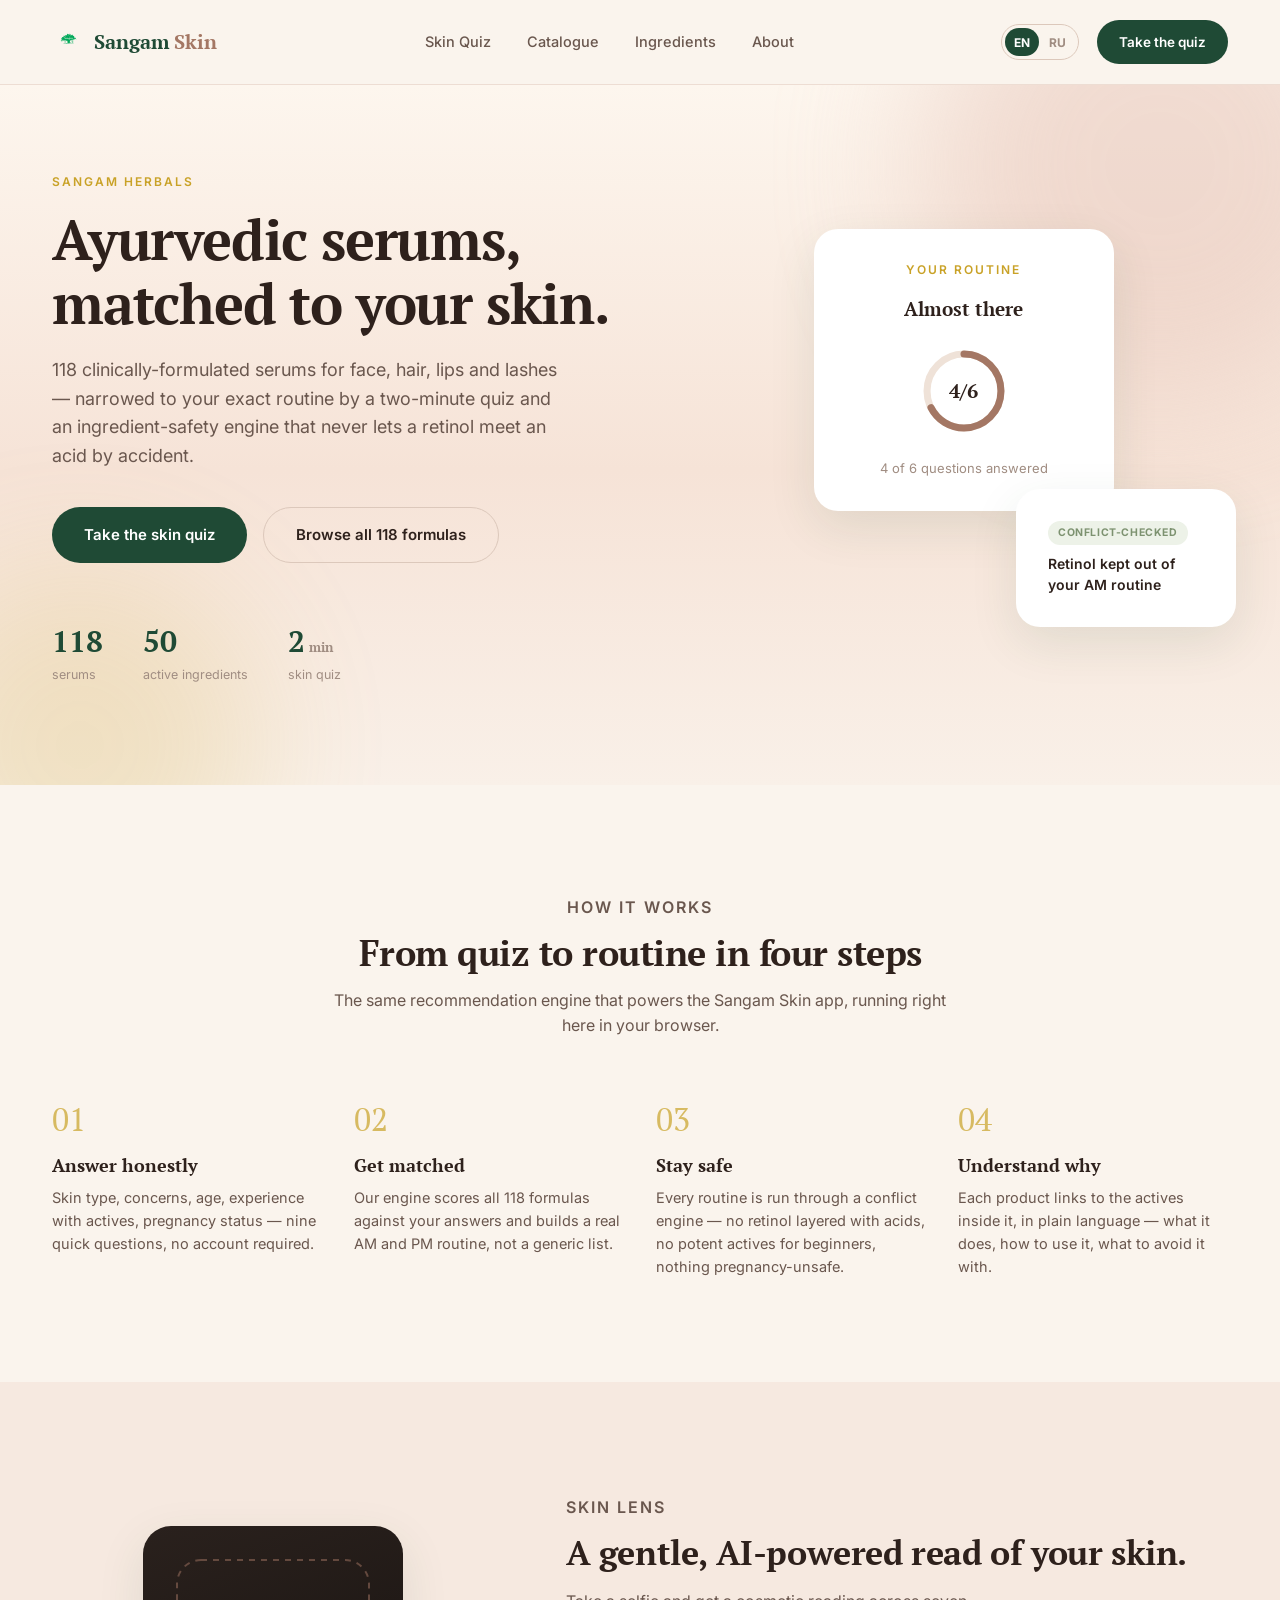
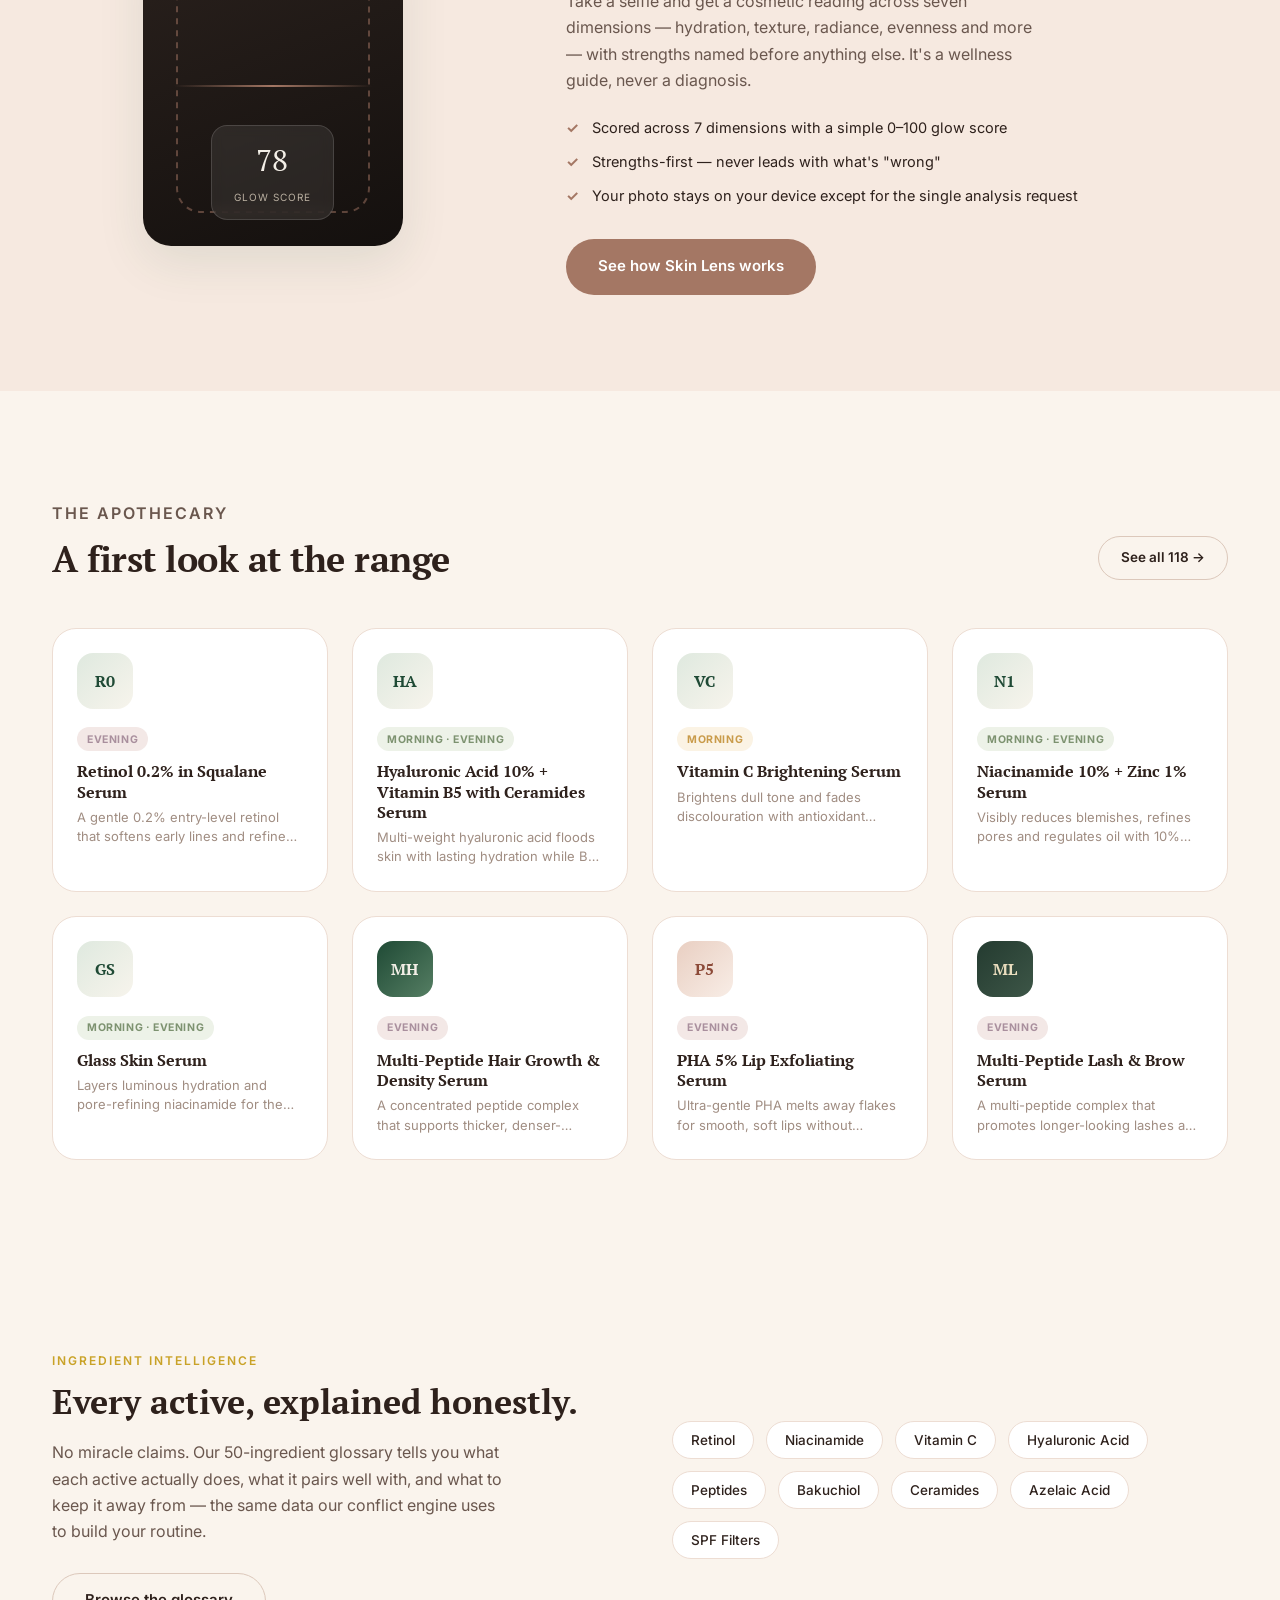
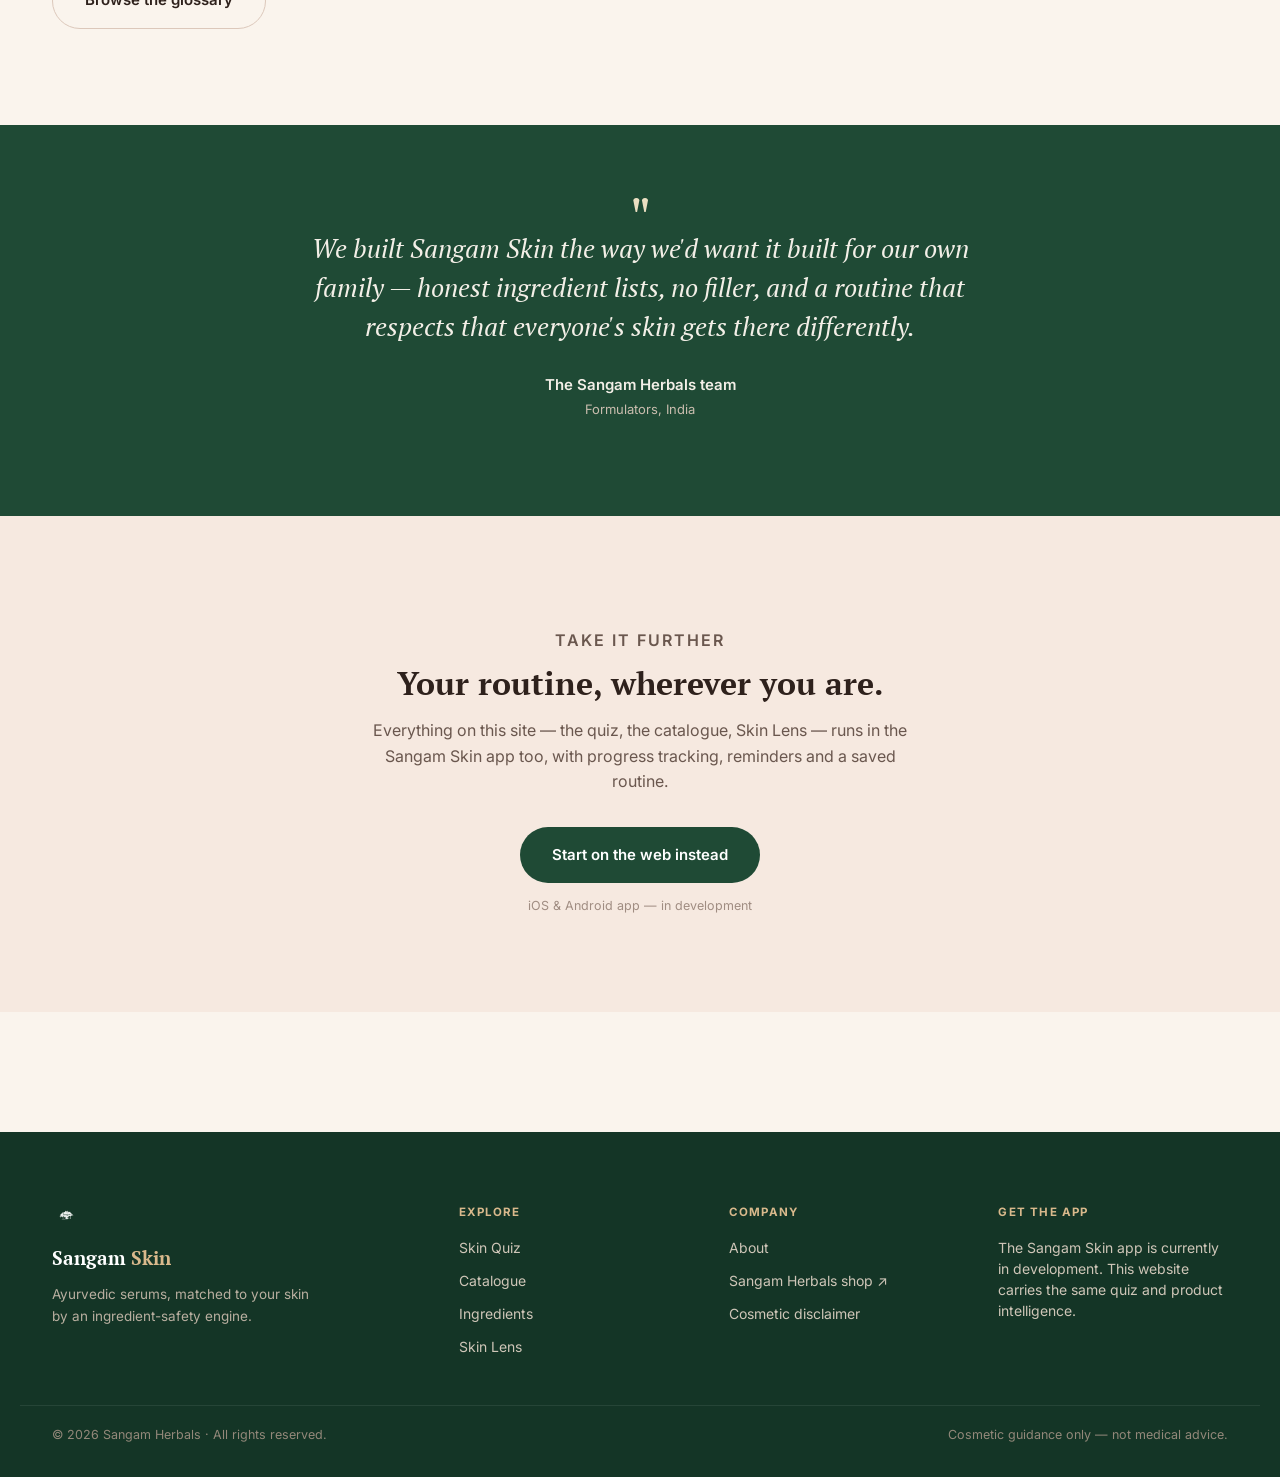
==== index.html @ 828d835b "Sangam Skin website — full in-browser experience, EN + RU A complete companion website for the Sanga" ====
<!DOCTYPE html>
<html lang="en">
<head>
<meta charset="UTF-8" />
<meta name="viewport" content="width=device-width, initial-scale=1.0" />
<title>Sangam Skin — Ayurvedic Serums, Matched to Your Skin</title>
<meta name="description" content="118 clinically-formulated Ayurvedic serums. Take the two-minute skin quiz for a personalised AM/PM routine, built with an ingredient-safety engine." />
<link rel="icon" href="/assets/images/favicon.png" />
<link rel="preconnect" href="https://fonts.googleapis.com">
<link rel="preconnect" href="https://fonts.gstatic.com" crossorigin>
<link href="https://fonts.googleapis.com/css2?family=PT+Serif:ital,wght@0,400;0,700;1,400&family=Inter:wght@400;500;600;700&display=swap" rel="stylesheet">
<link rel="stylesheet" href="/assets/css/tokens.css" />
<link rel="stylesheet" href="/assets/css/site.css" />
<link rel="stylesheet" href="/assets/css/home.css" />
</head>
<body>

<div id="site-header" data-active="home"></div>

<!-- ============================= HERO ============================= -->
<section class="hero">
  <div class="hero__glow hero__glow--a"></div>
  <div class="hero__glow hero__glow--b"></div>
  <div class="container hero__inner">
    <div class="hero__copy reveal in">
      <p class="eyebrow" data-i18n="hero_eyebrow"></p>
      <h1 data-i18n="hero_title"></h1>
      <p class="hero__sub" data-i18n="hero_sub"></p>
      <div class="hero__ctas">
        <a class="btn btn--primary" href="/quiz.html" data-i18n="hero_cta_quiz"></a>
        <a class="btn btn--outline" href="/catalog.html" data-i18n="hero_cta_catalog"></a>
      </div>
      <div class="hero__stats">
        <div><strong>118</strong><span data-i18n="hero_stat_products"></span></div>
        <div><strong>50</strong><span data-i18n="hero_stat_actives"></span></div>
        <div><strong>2<span class="hero__min" data-i18n="hero_stat_min"></span></strong><span data-i18n="hero_stat_quiz"></span></div>
      </div>
    </div>
    <div class="hero__visual reveal in">
      <div class="hero__card hero__card--main">
        <span class="eyebrow" data-i18n="hero_card_eyebrow"></span>
        <p class="hero__card-title" data-i18n="hero_card_title"></p>
        <div class="hero__ring">
          <svg viewBox="0 0 100 100" width="88" height="88">
            <circle cx="50" cy="50" r="42" fill="none" stroke="#EFE2D8" stroke-width="8"/>
            <circle cx="50" cy="50" r="42" fill="none" stroke="#A47764" stroke-width="8"
              stroke-dasharray="264" stroke-dashoffset="86" stroke-linecap="round" transform="rotate(-90 50 50)"/>
          </svg>
          <span>4/6</span>
        </div>
        <p class="hero__card-note" data-i18n="hero_card_note"></p>
      </div>
      <div class="hero__card hero__card--float">
        <span class="badge badge--ok" data-i18n="hero_float_badge"></span>
        <p class="hero__float-title" data-i18n="hero_float_title"></p>
      </div>
    </div>
  </div>
</section>

<!-- ============================= HOW IT WORKS ============================= -->
<section class="section how">
  <div class="container">
    <div class="section-head section-head--center reveal">
      <p class="eyebrow" data-i18n="how_eyebrow"></p>
      <h2 data-i18n="how_title"></h2>
      <p data-i18n="how_sub"></p>
    </div>
    <div class="how__grid">
      <div class="how__step reveal">
        <div class="how__num">01</div>
        <h3 data-i18n="how_1_title"></h3>
        <p data-i18n="how_1_body"></p>
      </div>
      <div class="how__step reveal">
        <div class="how__num">02</div>
        <h3 data-i18n="how_2_title"></h3>
        <p data-i18n="how_2_body"></p>
      </div>
      <div class="how__step reveal">
        <div class="how__num">03</div>
        <h3 data-i18n="how_3_title"></h3>
        <p data-i18n="how_3_body"></p>
      </div>
      <div class="how__step reveal">
        <div class="how__num">04</div>
        <h3 data-i18n="how_4_title"></h3>
        <p data-i18n="how_4_body"></p>
      </div>
    </div>
  </div>
</section>

<!-- ============================= SKIN LENS ============================= -->
<section class="section lens-teaser">
  <div class="container lens-teaser__inner">
    <div class="lens-teaser__visual reveal">
      <div class="lens-mock">
        <div class="lens-mock__scan"></div>
        <svg class="lens-mock__frame" viewBox="0 0 200 260" width="200" height="260">
          <rect x="4" y="4" width="192" height="252" rx="24" fill="none" stroke="#A47764" stroke-width="2" stroke-dasharray="6 6" opacity="0.5"/>
        </svg>
        <div class="lens-mock__score">
          <span>78</span>
          <small data-i18n="lens_mock_score_label"></small>
        </div>
      </div>
    </div>
    <div class="lens-teaser__copy reveal">
      <p class="eyebrow" data-i18n="lens_eyebrow"></p>
      <h2 data-i18n="lens_title"></h2>
      <p data-i18n="lens_body"></p>
      <ul class="lens-teaser__list">
        <li data-i18n="lens_point_1"></li>
        <li data-i18n="lens_point_2"></li>
        <li data-i18n="lens_point_3"></li>
      </ul>
      <a class="btn btn--accent" href="/lens.html" data-i18n="lens_cta"></a>
    </div>
  </div>
</section>

<!-- ============================= FEATURED PRODUCTS ============================= -->
<section class="section featured">
  <div class="container">
    <div class="section-head reveal" style="display:flex; align-items:flex-end; justify-content:space-between; max-width:none;">
      <div>
        <p class="eyebrow" data-i18n="featured_eyebrow"></p>
        <h2 data-i18n="featured_title"></h2>
      </div>
      <a class="btn btn--outline btn--sm" href="/catalog.html" data-i18n="featured_see_all"></a>
    </div>
    <div class="product-grid" id="featured-grid"></div>
  </div>
</section>

<!-- ============================= INGREDIENT SCIENCE ============================= -->
<section class="section science">
  <div class="container science__inner">
    <div class="reveal">
      <p class="eyebrow" data-i18n="science_eyebrow"></p>
      <h2 data-i18n="science_title"></h2>
      <p class="science__body" data-i18n="science_body"></p>
      <a class="btn btn--outline" href="/ingredients.html" data-i18n="science_cta"></a>
    </div>
    <div class="science__pills reveal">
      <span class="chip" data-i18n="pill_retinol"></span>
      <span class="chip" data-i18n="pill_niacinamide"></span>
      <span class="chip" data-i18n="pill_vitc"></span>
      <span class="chip" data-i18n="pill_ha"></span>
      <span class="chip" data-i18n="pill_peptides"></span>
      <span class="chip" data-i18n="pill_bakuchiol"></span>
      <span class="chip" data-i18n="pill_ceramides"></span>
      <span class="chip" data-i18n="pill_azelaic"></span>
      <span class="chip" data-i18n="pill_spf"></span>
    </div>
  </div>
</section>

<!-- ============================= FOUNDER NOTE ============================= -->
<section class="section founder">
  <div class="container founder__inner reveal">
    <p class="founder__mark">"</p>
    <p class="founder__quote" data-i18n="founder_quote"></p>
    <p class="founder__name" data-i18n="founder_name"></p>
    <p class="founder__role" data-i18n="founder_role"></p>
  </div>
</section>

<!-- ============================= APP CTA ============================= -->
<section class="section app-cta">
  <div class="container app-cta__inner reveal">
    <div>
      <p class="eyebrow" data-i18n="appcta_eyebrow"></p>
      <h2 data-i18n="appcta_title"></h2>
      <p data-i18n="appcta_body"></p>
      <div class="app-cta__ctas">
        <a class="btn btn--primary" href="/quiz.html" data-i18n="appcta_cta_web"></a>
        <span class="app-cta__soon" data-i18n="appcta_soon"></span>
      </div>
    </div>
  </div>
</section>

<div id="site-footer"></div>

<script src="/data/products.js"></script>
<script src="/data/ingredients.js"></script>
<script src="/data/conflicts.js"></script>
<script src="/assets/js/i18n.js"></script>
<script src="/assets/js/chrome.js"></script>
<script src="/assets/js/reveal.js"></script>
<script src="/assets/js/product-card.js"></script>
<script src="/assets/js/home.js"></script>
</body>
</html>
---- assets/css/tokens.css ----
/* Sangam Skin — design tokens. Ported from the app's bloom palette
 * (src/theme/palettes.ts) so the website and the app read as one brand. */
:root {
  /* brand */
  --green: #1F4A35;
  --green-dark: #143526;
  --green-soft: #2D6A4B;
  --sage: #E7EDDF;
  --gold: #C9A227;
  --gold-soft: #EBDFC2;

  /* accent — Mocha Mousse warm mocha-rose */
  --accent: #A47764;
  --accent-dark: #7E564A;
  --accent-soft: #E7C6BA;
  --accent-bg: #F6E9E0;
  --rose: #C99089;

  /* neutrals */
  --bg: #FAF4ED;
  --surface: #FFFFFF;
  --cream: #F6E9E0;
  --ink: #2E211C;
  --ink-soft: #6A574E;
  --ink-faint: #A08D82;
  --line: #EDDDD3;
  --line-mid: #DCC8BB;

  /* semantic */
  --ok: #7D9270;
  --warn: #B7791F;
  --danger: #B4574E;
  --ok-bg: #EDF2E8;

  /* AM/PM */
  --am: #C99B4A;
  --am-bg: #FBF3E4;
  --pm: #A98F9D;
  --pm-bg: #F3E8E6;

  /* type */
  --font-serif: 'PT Serif', Georgia, serif;
  --font-sans: 'Inter', -apple-system, BlinkMacSystemFont, sans-serif;

  /* layout */
  --max-width: 1240px;
  --radius-sm: 10px;
  --radius-md: 16px;
  --radius-lg: 24px;
  --radius-full: 999px;
  --shadow-card: 0 8px 32px rgba(31, 74, 53, 0.06);
  --shadow-raised: 0 16px 48px rgba(31, 74, 53, 0.10);

  color-scheme: light;
}

* { box-sizing: border-box; }
html { scroll-behavior: smooth; }
body {
  margin: 0;
  background: var(--bg);
  color: var(--ink);
  font-family: var(--font-sans);
  font-size: 16px;
  line-height: 1.5;
  -webkit-font-smoothing: antialiased;
}
h1, h2, h3, h4 { font-family: var(--font-serif); font-weight: 700; margin: 0; line-height: 1.15; }
p { margin: 0; }
a { color: inherit; text-decoration: none; }
img { max-width: 100%; display: block; }
button { font-family: inherit; cursor: pointer; }
ul { margin: 0; padding: 0; list-style: none; }

.container {
  max-width: var(--max-width);
  margin: 0 auto;
  padding: 0 32px;
}

.eyebrow {
  font-family: var(--font-sans);
  font-weight: 600;
  font-size: 12px;
  letter-spacing: 2px;
  text-transform: uppercase;
  color: var(--gold);
}

.btn {
  display: inline-flex;
  align-items: center;
  justify-content: center;
  gap: 8px;
  height: 56px;
  padding: 0 32px;
  border-radius: var(--radius-full);
  font-family: var(--font-sans);
  font-weight: 600;
  font-size: 15px;
  border: none;
  transition: transform 0.15s ease, box-shadow 0.15s ease, background 0.15s ease;
}
.btn:hover { transform: translateY(-1px); }
.btn:active { transform: translateY(0); }
.btn--primary { background: var(--green); color: #fff; }
.btn--primary:hover { background: var(--green-dark); box-shadow: var(--shadow-raised); }
.btn--outline { background: transparent; color: var(--ink); border: 1.5px solid var(--line-mid); }
.btn--outline:hover { border-color: var(--green); }
.btn--accent { background: var(--accent); color: #fff; }
.btn--accent:hover { background: var(--accent-dark); box-shadow: var(--shadow-raised); }
.btn--sm { height: 44px; padding: 0 22px; font-size: 13.5px; }

.chip {
  display: inline-flex;
  align-items: center;
  height: 38px;
  padding: 0 18px;
  border-radius: var(--radius-full);
  border: 1px solid var(--line);
  background: var(--surface);
  font-size: 13.5px;
  font-weight: 500;
  color: var(--ink);
  transition: background 0.15s ease, border-color 0.15s ease, color 0.15s ease;
  white-space: nowrap;
}
.chip:hover { border-color: var(--line-mid); }
.chip.is-active { background: var(--green); border-color: var(--green); color: #fff; }

.card {
  background: var(--surface);
  border: 1px solid var(--line);
  border-radius: var(--radius-lg);
  box-shadow: var(--shadow-card);
}

.badge {
  display: inline-flex;
  align-items: center;
  height: 24px;
  padding: 0 10px;
  border-radius: var(--radius-full);
  font-size: 10.5px;
  font-weight: 700;
  letter-spacing: 0.6px;
  text-transform: uppercase;
}
.badge--am { background: var(--am-bg); color: var(--am); }
.badge--pm { background: var(--pm-bg); color: var(--pm); }
.badge--ok { background: var(--ok-bg); color: var(--ok); }

.visually-hidden {
  position: absolute; width: 1px; height: 1px; padding: 0; margin: -1px;
  overflow: hidden; clip: rect(0,0,0,0); white-space: nowrap; border: 0;
}

/* gradient monogram tile (packaging-free product visual — matches the app) */
.tile {
  border-radius: var(--radius-md);
  display: flex;
  align-items: center;
  justify-content: center;
  position: relative;
  overflow: hidden;
  font-family: var(--font-serif);
  font-weight: 700;
  color: #fff;
  flex-shrink: 0;
}
.tile--skin { background: linear-gradient(135deg, #DFE9DF, #F7F4EC); color: var(--green); }
.tile--hair { background: linear-gradient(135deg, #1F4A35, #557E63); color: #F3EFE7; }
.tile--lips { background: linear-gradient(135deg, #E9CFC2, #F8EDE6); color: #8C4A38; }
.tile--lash { background: linear-gradient(135deg, #243B30, #3D5647); color: #E9DDBE; }

@media (max-width: 860px) {
  .container { padding: 0 20px; }
}
---- assets/css/site.css ----
/* Sangam Skin — site chrome (header/footer) + shared page patterns. */

/* ---------- header ---------- */
.header {
  position: sticky; top: 0; z-index: 50;
  background: rgba(250, 244, 237, 0.88);
  backdrop-filter: blur(10px) saturate(1.2);
  border-bottom: 1px solid var(--line);
}
.header__inner {
  display: flex; align-items: center; justify-content: space-between;
  height: 84px; gap: 32px;
}
.header__brand {
  display: flex; align-items: center; gap: 10px;
  font-family: var(--font-serif); font-weight: 700; font-size: 20px; color: var(--green);
  flex-shrink: 0;
}
.header__brand em { font-style: normal; color: var(--accent); }
.header__nav { display: flex; align-items: center; gap: 36px; flex: 1; justify-content: center; }
.nav__link {
  font-size: 14.5px; font-weight: 500; color: var(--ink-soft);
  position: relative; padding: 6px 0; transition: color 0.15s ease;
}
.nav__link:hover, .nav__link.is-active { color: var(--green); }
.nav__link.is-active::after {
  content: ''; position: absolute; left: 0; right: 0; bottom: -3px; height: 2px;
  background: var(--gold); border-radius: 2px;
}
.header__actions { display: flex; align-items: center; gap: 18px; flex-shrink: 0; }
.lang-switch { display: flex; border: 1px solid var(--line-mid); border-radius: var(--radius-full); padding: 3px; gap: 2px; }
.lang-switch button {
  border: none; background: transparent; border-radius: var(--radius-full);
  width: 34px; height: 28px; font-size: 12px; font-weight: 700; color: var(--ink-faint);
  letter-spacing: 0.4px;
}
.lang-switch button.is-active { background: var(--green); color: #fff; }
.header__burger { display: none; flex-direction: column; gap: 4px; background: none; border: none; padding: 8px; }
.header__burger span { width: 20px; height: 2px; background: var(--ink); border-radius: 2px; }
.header__mobile-nav { display: none; flex-direction: column; padding: 8px 20px 20px; gap: 4px; }
.header__mobile-nav .nav__link { padding: 12px 0; border-bottom: 1px solid var(--line); font-size: 16px; }
.header__mobile-nav.is-open { display: flex; }

@media (max-width: 980px) {
  .header__nav { display: none; }
  .header__burger { display: flex; }
  .header__actions .btn { display: none; }
}

/* ---------- footer ---------- */
.footer { background: var(--green-dark); color: #EDE7DC; margin-top: 120px; }
.footer__inner {
  display: grid; grid-template-columns: 1.6fr 1fr 1fr 1fr;
  gap: 40px; padding: 72px 32px 48px;
}
.footer__brand { display: flex; flex-direction: column; gap: 12px; }
.footer__brand img { filter: brightness(0) invert(1); opacity: 0.92; }
.footer__brand span { font-family: var(--font-serif); font-weight: 700; font-size: 19px; color: #fff; }
.footer__brand em { font-style: normal; color: #D9B98C; }
.footer__brand p { font-size: 13.5px; color: #B9AFA0; max-width: 260px; line-height: 1.6; }
.footer__col { display: flex; flex-direction: column; gap: 12px; }
.footer__head { font-size: 11.5px; font-weight: 700; letter-spacing: 1.2px; text-transform: uppercase; color: #D9B98C; margin-bottom: 4px; }
.footer__col a, .footer__app-note { font-size: 14px; color: #CFC6B8; }
.footer__col a:hover { color: #fff; }
.footer__legal {
  display: flex; justify-content: space-between; flex-wrap: wrap; gap: 8px;
  padding: 20px 32px 32px; border-top: 1px solid rgba(255,255,255,0.08);
  font-size: 12.5px; color: #93887A;
}
@media (max-width: 860px) {
  .footer__inner { grid-template-columns: 1fr 1fr; }
  .footer__legal { flex-direction: column; }
}

/* ---------- shared page patterns ---------- */
.section { padding: 96px 0; }
.section--tight { padding: 64px 0; }
.section-head { max-width: 640px; margin-bottom: 48px; }
.section-head h2 { font-size: 36px; margin-top: 12px; letter-spacing: -0.5px; }
.section-head p { font-size: 16px; color: var(--ink-soft); margin-top: 14px; line-height: 1.6; }
.section-head--center { margin-left: auto; margin-right: auto; text-align: center; }

.reveal { opacity: 0; transform: translateY(18px); transition: opacity 0.6s ease, transform 0.6s ease; }
.reveal.in { opacity: 1; transform: translateY(0); }

@media (max-width: 640px) {
  .section { padding: 64px 0; }
  .section-head h2 { font-size: 28px; }
}
---- assets/css/home.css ----
/* Sangam Skin — homepage sections. */

/* ---------- hero ---------- */
.hero {
  position: relative;
  overflow: hidden;
  padding: 88px 0 100px;
  background: linear-gradient(180deg, #FDF6EE 0%, #F6E3D7 55%, #F9F0E8 100%);
}
.hero__glow {
  position: absolute; border-radius: 50%; filter: blur(70px); opacity: 0.55; pointer-events: none;
}
.hero__glow--a { width: 480px; height: 480px; background: #E7C6BA; top: -160px; right: -120px; }
.hero__glow--b { width: 360px; height: 360px; background: #C9A227; opacity: 0.18; bottom: -140px; left: -100px; }
.hero__inner {
  position: relative; z-index: 1;
  display: grid; grid-template-columns: 1.05fr 0.95fr; gap: 64px; align-items: center;
}
.hero__copy h1 {
  font-size: 56px; letter-spacing: -1.2px; margin-top: 16px; color: var(--ink);
}
.hero__sub { font-size: 18px; color: var(--ink-soft); margin-top: 20px; max-width: 520px; line-height: 1.6; }
.hero__ctas { display: flex; gap: 16px; margin-top: 36px; flex-wrap: wrap; }
.hero__stats { display: flex; gap: 40px; margin-top: 56px; }
.hero__stats div { display: flex; flex-direction: column; }
.hero__stats strong { font-family: var(--font-serif); font-size: 30px; color: var(--green); }
.hero__stats span { font-size: 12.5px; color: var(--ink-faint); margin-top: 2px; }
.hero__min { font-size: 15px; }

.hero__visual { position: relative; height: 420px; }
.hero__card {
  position: absolute; background: #fff; border-radius: var(--radius-lg);
  box-shadow: var(--shadow-raised); padding: 32px;
}
.hero__card--main {
  width: 300px; left: 50%; top: 10px; transform: translateX(-50%);
  display: flex; flex-direction: column; align-items: center; text-align: center; gap: 10px;
}
.hero__card-title { font-family: var(--font-serif); font-size: 19px; font-weight: 700; margin-top: 6px; }
.hero__ring { position: relative; display: flex; align-items: center; justify-content: center; margin: 14px 0; }
.hero__ring span { position: absolute; font-family: var(--font-serif); font-weight: 700; font-size: 20px; color: var(--ink); }
.hero__card-note { font-size: 13px; color: var(--ink-faint); }
.hero__card--float {
  width: 220px; right: -8px; bottom: 12px;
  display: flex; flex-direction: column; gap: 8px; align-items: flex-start;
}
.hero__float-title { font-size: 14px; font-weight: 600; }

@media (max-width: 980px) {
  .hero__inner { grid-template-columns: 1fr; gap: 56px; }
  .hero__copy h1 { font-size: 40px; }
  .hero__visual { height: 340px; }
  .hero__card--main { width: 260px; }
  .hero__card--float { width: 190px; right: 0; }
}
@media (max-width: 560px) {
  .hero { padding: 56px 0 72px; }
  .hero__copy h1 { font-size: 32px; }
  .hero__stats { gap: 24px; flex-wrap: wrap; }
}

/* ---------- how it works ---------- */
.how__grid { display: grid; grid-template-columns: repeat(4, 1fr); gap: 32px; }
.how__step { padding: 8px 0; }
.how__num { font-family: var(--font-serif); font-size: 32px; color: var(--gold); opacity: 0.7; }
.how__step h3 { font-size: 18px; margin-top: 12px; }
.how__step p { font-size: 14.5px; color: var(--ink-soft); margin-top: 10px; line-height: 1.6; }
@media (max-width: 860px) { .how__grid { grid-template-columns: 1fr 1fr; } }
@media (max-width: 560px) { .how__grid { grid-template-columns: 1fr; } }

/* ---------- skin lens teaser ---------- */
.lens-teaser { background: var(--cream); }
.lens-teaser__inner { display: grid; grid-template-columns: 0.8fr 1.2fr; gap: 72px; align-items: center; }
.lens-mock {
  position: relative; width: 260px; height: 320px; margin: 0 auto;
  background: linear-gradient(160deg, #2A211D, #14100E); border-radius: 28px;
  display: flex; align-items: center; justify-content: center;
  box-shadow: var(--shadow-raised);
}
.lens-mock__frame { position: absolute; top: 30px; left: 30px; }
.lens-mock__scan {
  position: absolute; left: 12%; right: 12%; height: 2px;
  background: linear-gradient(90deg, transparent, #A47764, transparent);
  animation: lens-scan 2.6s ease-in-out infinite;
}
@keyframes lens-scan { 0%, 100% { top: 14%; } 50% { top: 82%; } }
.lens-mock__score {
  position: absolute; bottom: 26px; background: rgba(255,255,255,0.08);
  border: 1px solid rgba(255,255,255,0.14); border-radius: var(--radius-md);
  padding: 12px 22px; text-align: center; backdrop-filter: blur(6px);
}
.lens-mock__score span { display: block; font-family: var(--font-serif); font-size: 30px; color: #F3EFE7; }
.lens-mock__score small { font-size: 10px; letter-spacing: 1px; text-transform: uppercase; color: #B9AFA0; }
.lens-teaser__copy h2 { font-size: 34px; margin-top: 12px; letter-spacing: -0.4px; }
.lens-teaser__copy > p { font-size: 16px; color: var(--ink-soft); margin-top: 16px; line-height: 1.65; max-width: 480px; }
.lens-teaser__list { margin: 24px 0 32px; display: flex; flex-direction: column; gap: 12px; }
.lens-teaser__list li {
  font-size: 14.5px; color: var(--ink); padding-left: 26px; position: relative;
}
.lens-teaser__list li::before {
  content: '✓'; position: absolute; left: 0; top: 0; color: var(--accent); font-weight: 700;
}
@media (max-width: 860px) {
  .lens-teaser__inner { grid-template-columns: 1fr; gap: 40px; text-align: center; }
  .lens-teaser__list { align-items: center; }
  .lens-teaser__list li { padding-left: 0; }
  .lens-teaser__list li::before { position: static; margin-right: 8px; }
}

/* ---------- featured products ---------- */
.product-grid { display: grid; grid-template-columns: repeat(4, 1fr); gap: 24px; margin-top: 40px; }
.product-card {
  display: flex; flex-direction: column; gap: 16px; padding: 24px;
  background: var(--surface); border: 1px solid var(--line); border-radius: var(--radius-lg);
  transition: box-shadow 0.2s ease, transform 0.2s ease, border-color 0.2s ease;
}
.product-card:hover { box-shadow: var(--shadow-raised); transform: translateY(-3px); border-color: var(--line-mid); }
.product-card__tile { width: 56px; height: 56px; font-size: 16px; letter-spacing: 0.3px; }
.product-card__body h4 { font-size: 15.5px; margin-top: 10px; line-height: 1.3; }
.product-card__body p {
  font-size: 13px; color: var(--ink-faint); margin-top: 6px; line-height: 1.5;
  display: -webkit-box; -webkit-line-clamp: 2; -webkit-box-orient: vertical; overflow: hidden;
}
@media (max-width: 980px) { .product-grid { grid-template-columns: repeat(2, 1fr); } }
@media (max-width: 560px) { .product-grid { grid-template-columns: 1fr; } }

/* ---------- ingredient science ---------- */
.science__inner { display: grid; grid-template-columns: 1fr 1fr; gap: 64px; align-items: center; }
.science h2 { font-size: 34px; margin-top: 12px; }
.science__body { font-size: 16px; color: var(--ink-soft); margin: 18px 0 28px; line-height: 1.65; max-width: 460px; }
.science__pills { display: flex; flex-wrap: wrap; gap: 12px; }
@media (max-width: 860px) { .science__inner { grid-template-columns: 1fr; gap: 32px; } }

/* ---------- founder ---------- */
.founder { background: var(--green); color: #F3EFE7; }
.founder__inner { max-width: 760px; margin: 0 auto; text-align: center; }
.founder__mark { font-family: var(--font-serif); font-size: 72px; color: var(--gold-soft); line-height: 0; margin-bottom: 8px; }
.founder__quote { font-family: var(--font-serif); font-size: 26px; line-height: 1.5; font-style: italic; }
.founder__name { margin-top: 28px; font-weight: 600; font-size: 15px; }
.founder__role { font-size: 13px; color: #C9BDAE; margin-top: 4px; }

/* ---------- app cta ---------- */
.app-cta { background: var(--cream); }
.app-cta__inner { text-align: center; max-width: 620px; margin: 0 auto; }
.app-cta h2 { font-size: 32px; margin-top: 12px; }
.app-cta p { font-size: 16px; color: var(--ink-soft); margin-top: 16px; line-height: 1.6; }
.app-cta__ctas { display: flex; flex-direction: column; align-items: center; gap: 14px; margin-top: 32px; }
.app-cta__soon { font-size: 12.5px; color: var(--ink-faint); }
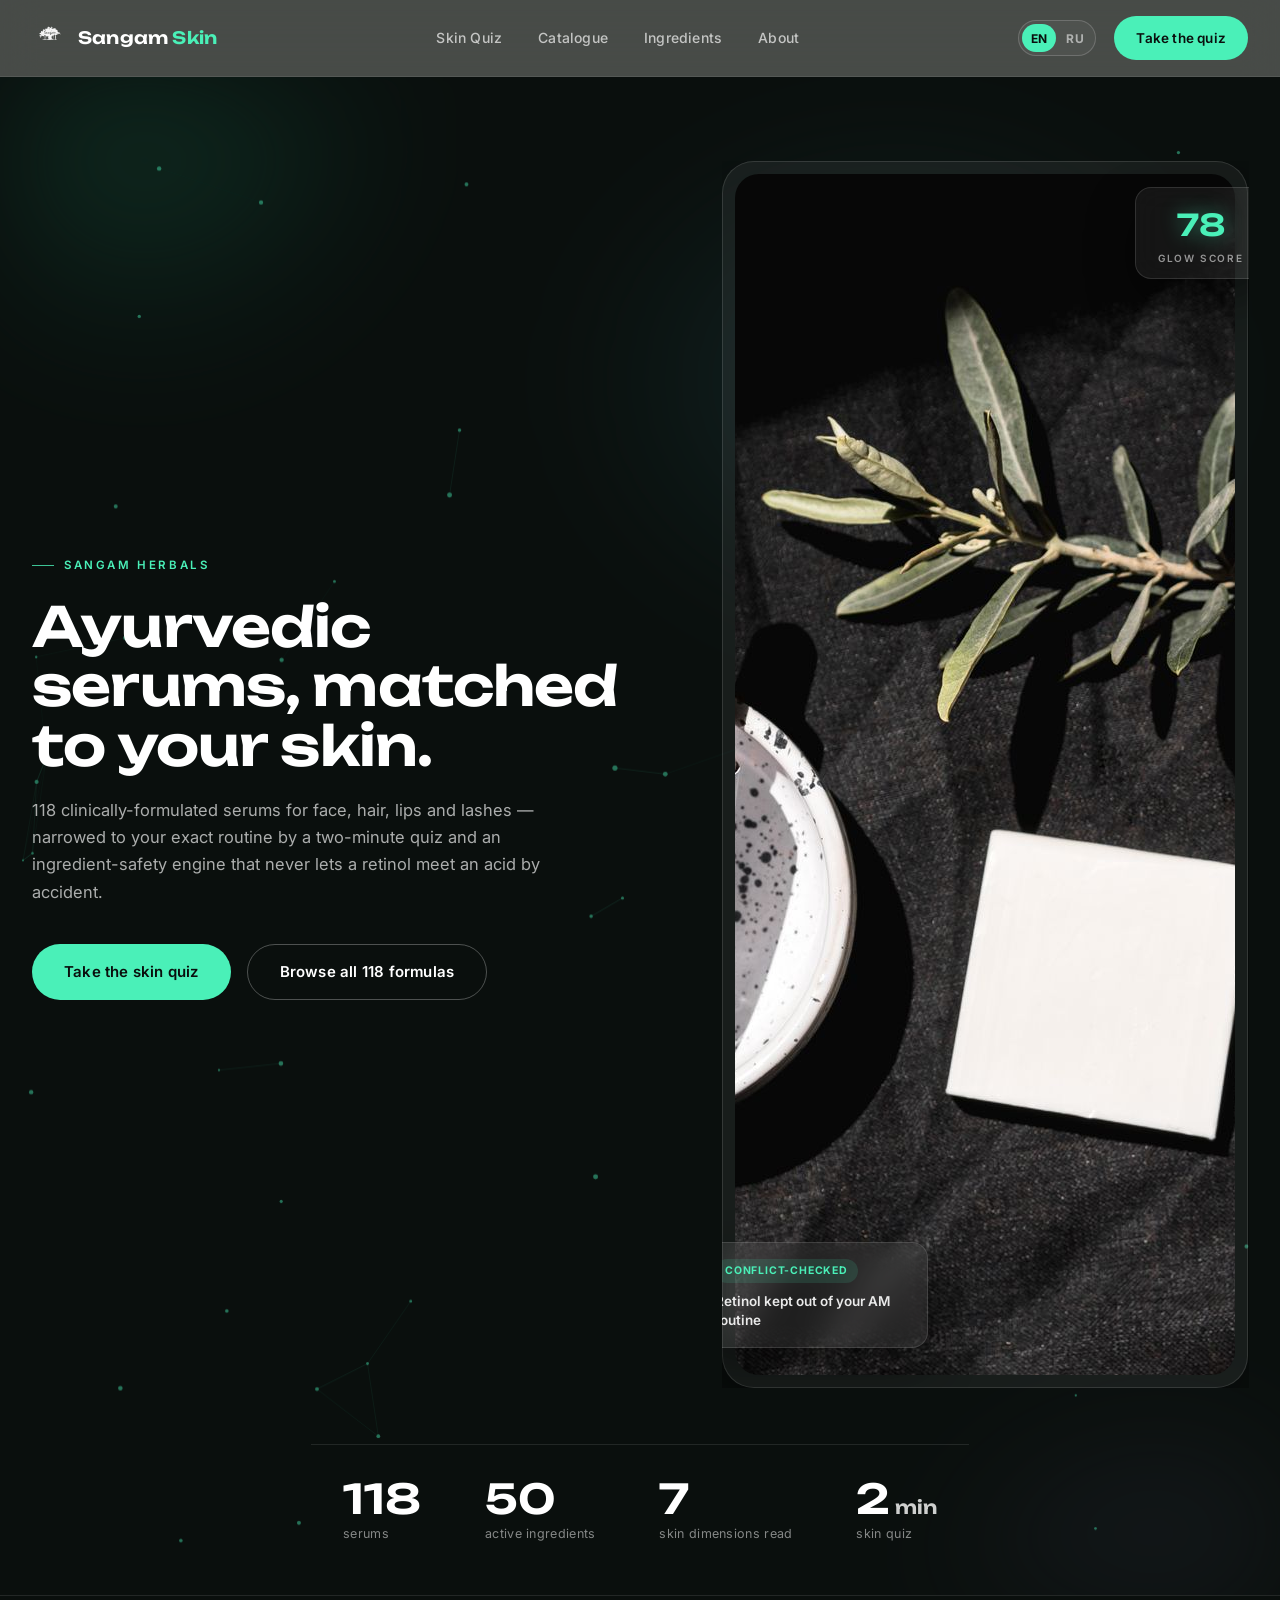
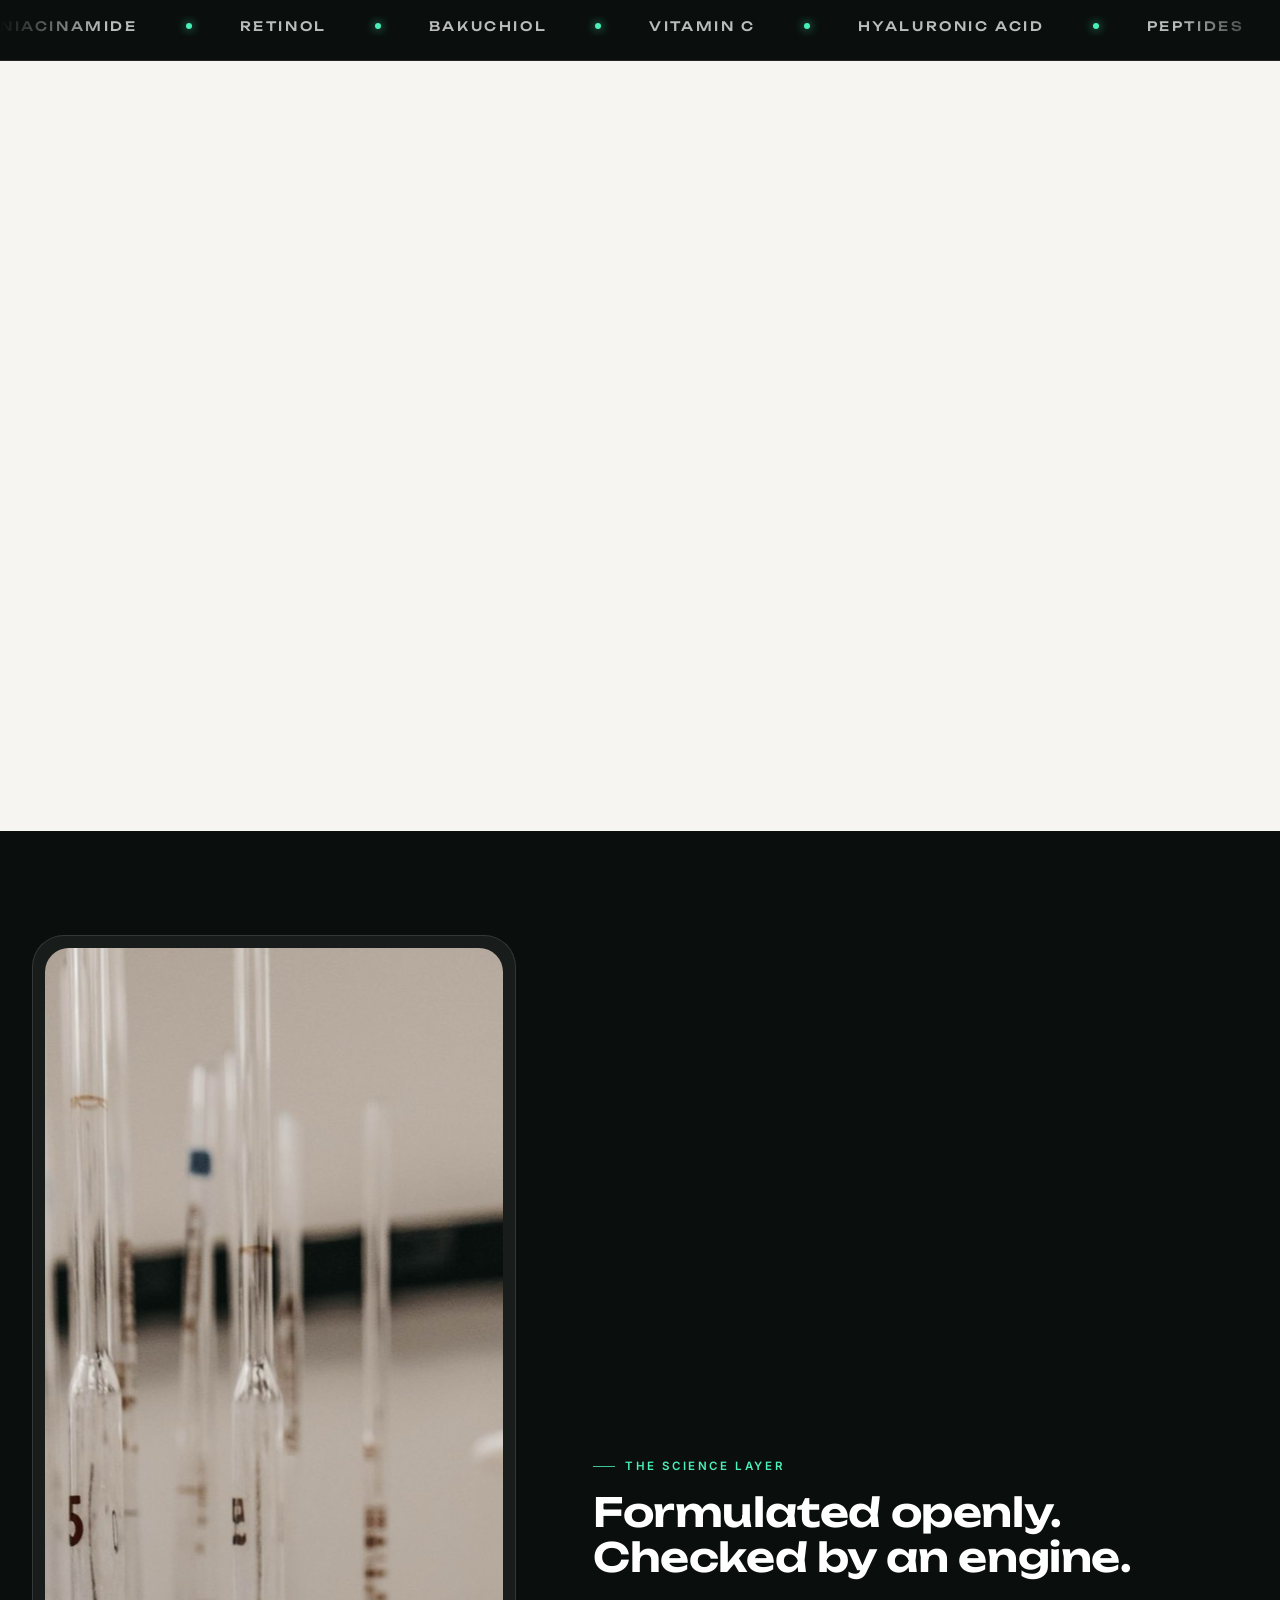
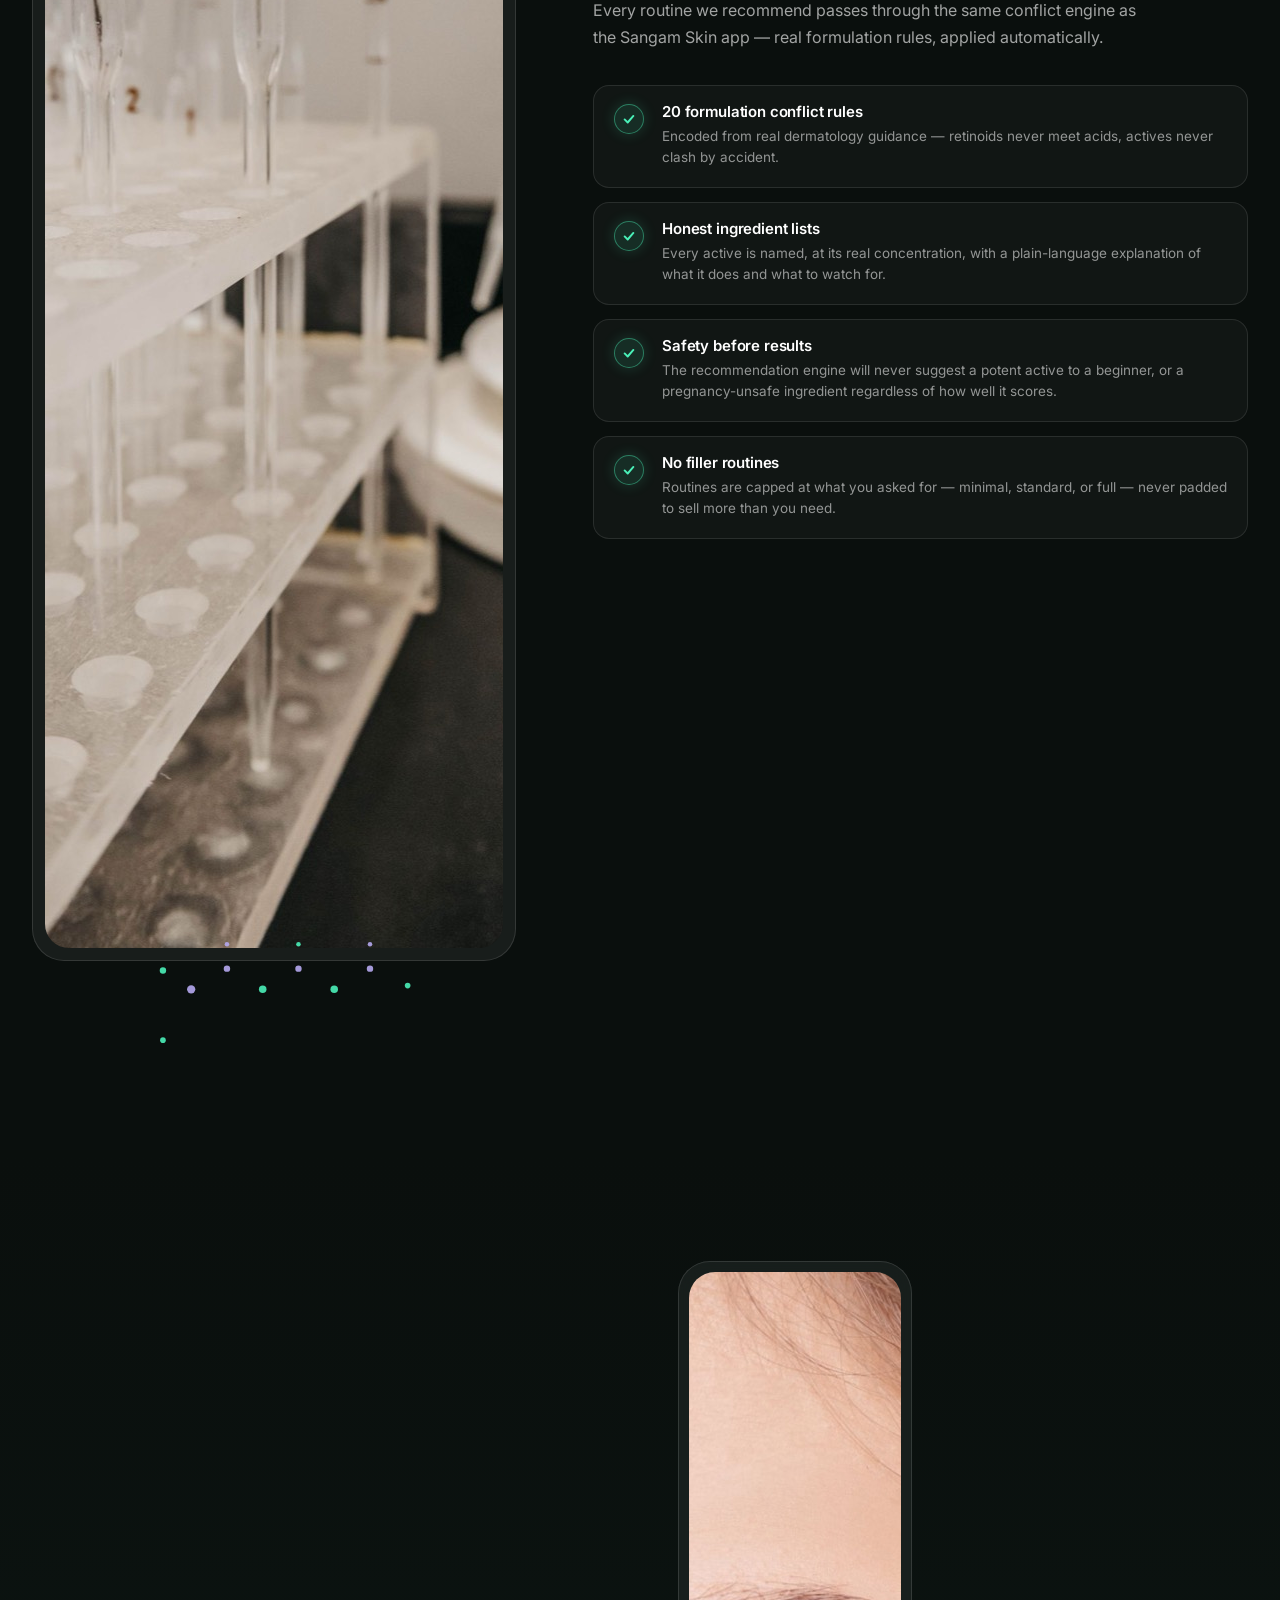
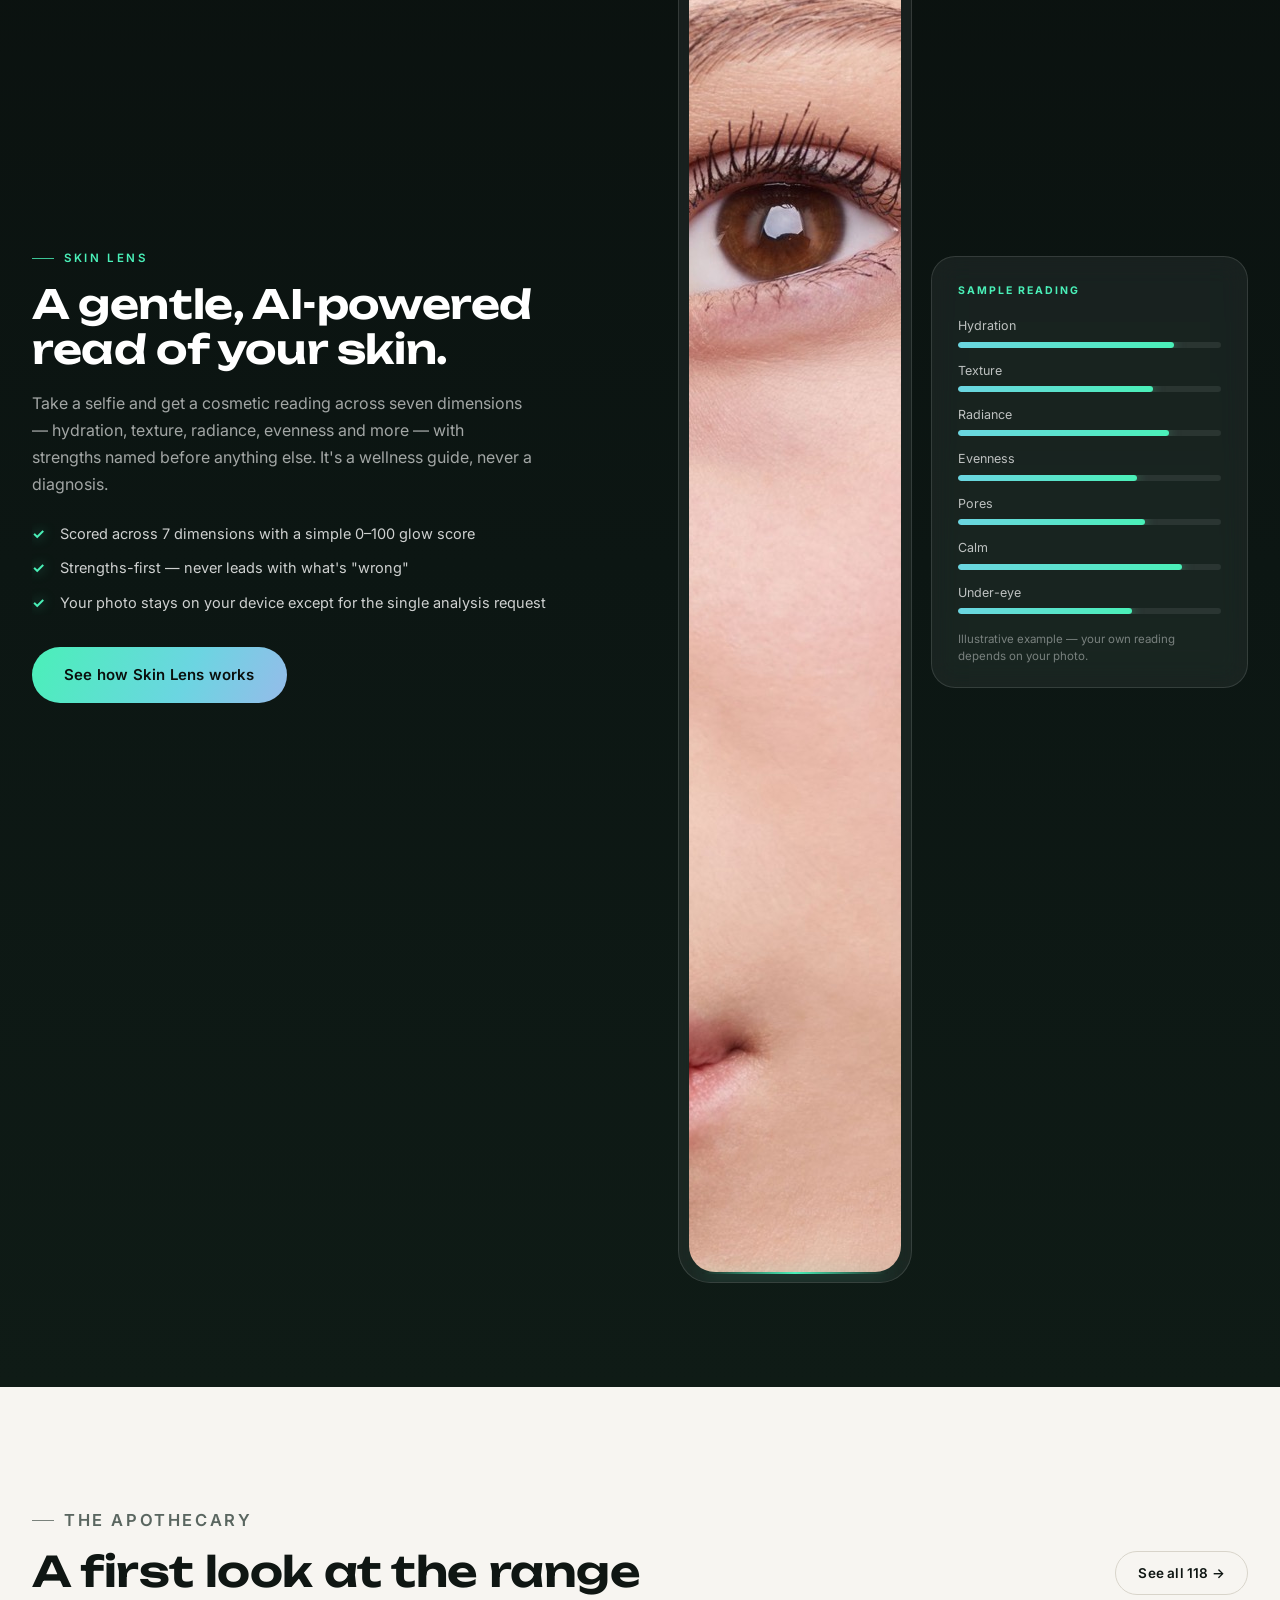
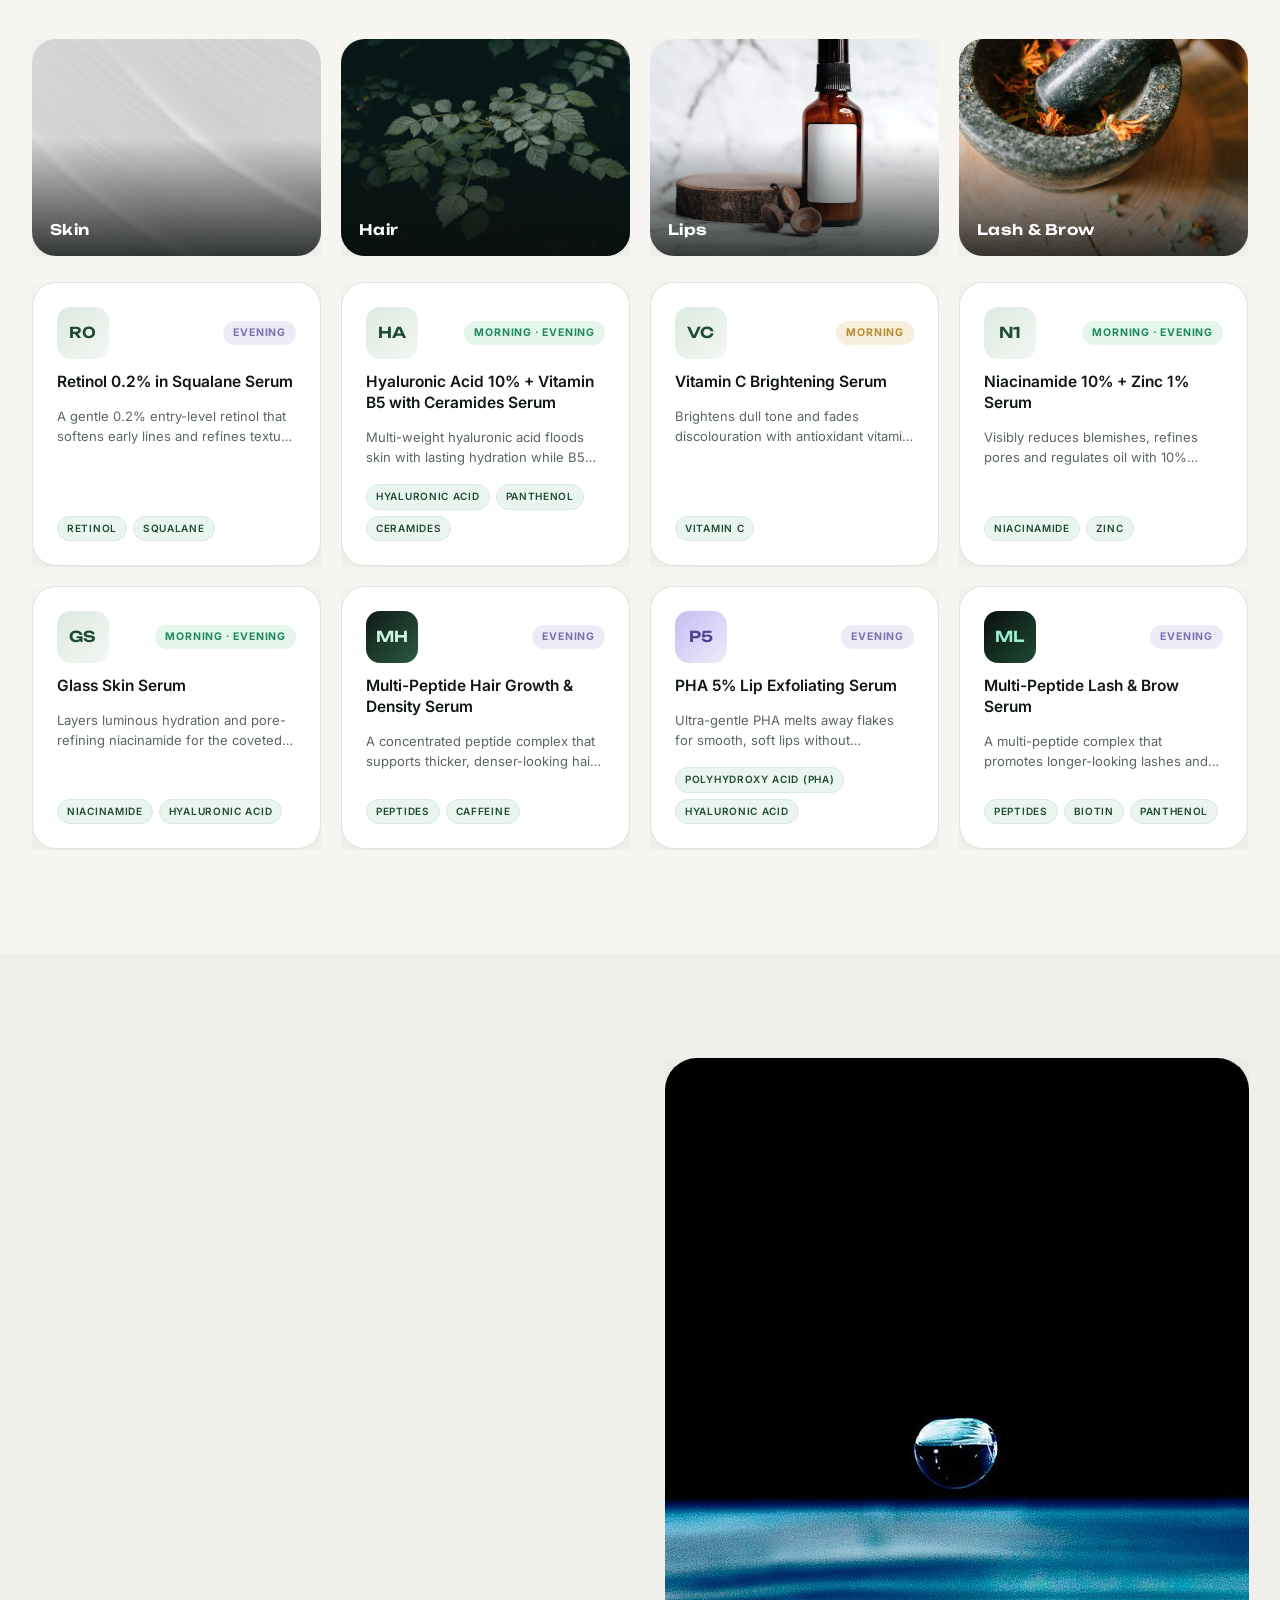
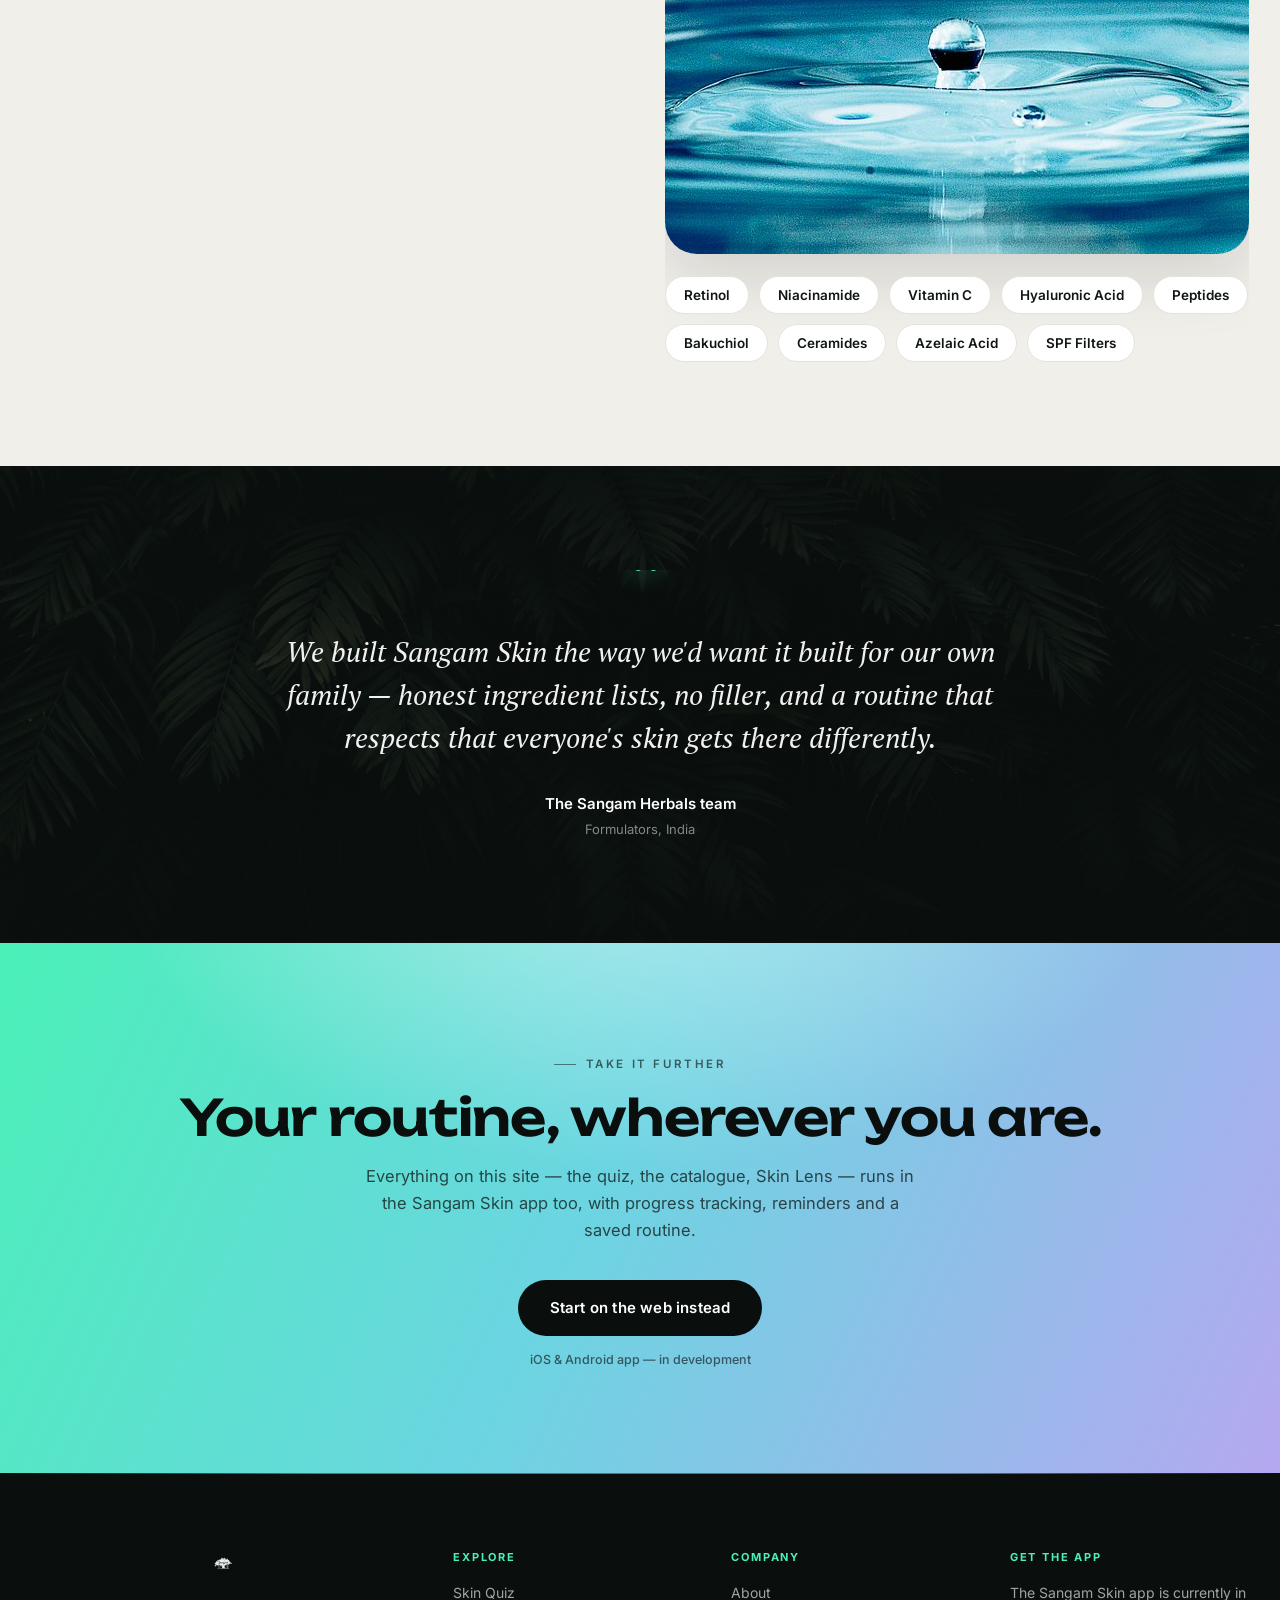
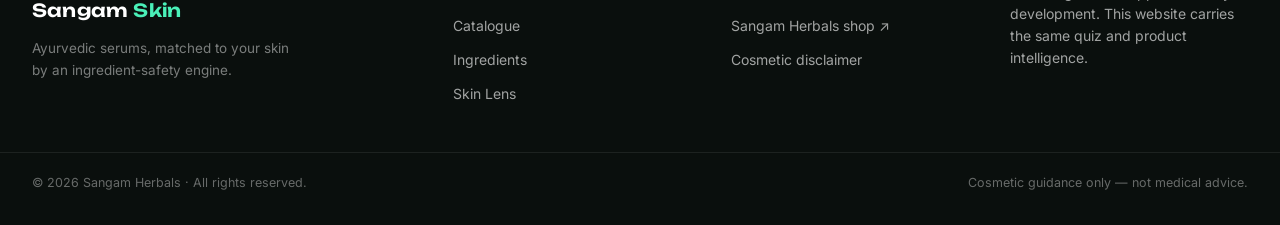
==== commit 4887400e: "Bio-Luxe Futurist redesign — complete visual makeover Full redesign from quiet-editorial to a futuri" ====
--- a/index.html
+++ b/index.html
@@ -8,7 +8,8 @@
 <link rel="icon" href="/assets/images/favicon.png" />
 <link rel="preconnect" href="https://fonts.googleapis.com">
 <link rel="preconnect" href="https://fonts.gstatic.com" crossorigin>
-<link href="https://fonts.googleapis.com/css2?family=PT+Serif:ital,wght@0,400;0,700;1,400&family=Inter:wght@400;500;600;700&display=swap" rel="stylesheet">
+<link href="https://fonts.googleapis.com/css2?family=Unbounded:wght@500;600;700&family=Inter:wght@400;500;600;700&family=PT+Serif:ital@1&display=swap" rel="stylesheet">
+<link rel="preload" as="image" href="/assets/images/photos/hero-serum.jpg" fetchpriority="high">
 <link rel="stylesheet" href="/assets/css/tokens.css" />
 <link rel="stylesheet" href="/assets/css/site.css" />
 <link rel="stylesheet" href="/assets/css/home.css" />
@@ -17,167 +18,275 @@
 
 <div id="site-header" data-active="home"></div>
 
-<!-- ============================= HERO ============================= -->
-<section class="hero">
-  <div class="hero__glow hero__glow--a"></div>
-  <div class="hero__glow hero__glow--b"></div>
+<!-- ============================= 1 · HERO (dark lab) ============================= -->
+<section class="hero section--dark">
+  <div class="fx-aurora" aria-hidden="true"></div>
+  <canvas class="hero__particles" data-particles data-particles-color="#4AF0B8" data-particles-count="55" aria-hidden="true"></canvas>
+
   <div class="container hero__inner">
-    <div class="hero__copy reveal in">
-      <p class="eyebrow" data-i18n="hero_eyebrow"></p>
-      <h1 data-i18n="hero_title"></h1>
-      <p class="hero__sub" data-i18n="hero_sub"></p>
-      <div class="hero__ctas">
-        <a class="btn btn--primary" href="/quiz.html" data-i18n="hero_cta_quiz"></a>
+    <div class="hero__copy">
+      <p class="eyebrow" data-fx="up" data-i18n="hero_eyebrow"></p>
+      <h1 class="hero__title" data-fx="up" data-fx-delay="90" data-i18n="hero_title"></h1>
+      <p class="hero__sub" data-fx="up" data-fx-delay="180" data-i18n="hero_sub"></p>
+      <div class="hero__ctas" data-fx="up" data-fx-delay="270">
+        <a class="btn btn--primary fx-glow-pulse" href="/quiz.html" data-i18n="hero_cta_quiz"></a>
         <a class="btn btn--outline" href="/catalog.html" data-i18n="hero_cta_catalog"></a>
       </div>
-      <div class="hero__stats">
-        <div><strong>118</strong><span data-i18n="hero_stat_products"></span></div>
-        <div><strong>50</strong><span data-i18n="hero_stat_actives"></span></div>
-        <div><strong>2<span class="hero__min" data-i18n="hero_stat_min"></span></strong><span data-i18n="hero_stat_quiz"></span></div>
-      </div>
-    </div>
-    <div class="hero__visual reveal in">
-      <div class="hero__card hero__card--main">
-        <span class="eyebrow" data-i18n="hero_card_eyebrow"></span>
-        <p class="hero__card-title" data-i18n="hero_card_title"></p>
-        <div class="hero__ring">
-          <svg viewBox="0 0 100 100" width="88" height="88">
-            <circle cx="50" cy="50" r="42" fill="none" stroke="#EFE2D8" stroke-width="8"/>
-            <circle cx="50" cy="50" r="42" fill="none" stroke="#A47764" stroke-width="8"
-              stroke-dasharray="264" stroke-dashoffset="86" stroke-linecap="round" transform="rotate(-90 50 50)"/>
-          </svg>
-          <span>4/6</span>
-        </div>
-        <p class="hero__card-note" data-i18n="hero_card_note"></p>
-      </div>
-      <div class="hero__card hero__card--float">
+    </div>
+
+    <div class="hero__visual" data-fx="scale" data-fx-delay="200">
+      <figure class="hero__frame glass">
+        <img src="/assets/images/photos/hero-serum.jpg" alt="" width="1600" height="1201" fetchpriority="high" />
+      </figure>
+      <div class="hero__chip hero__chip--conflict glass">
         <span class="badge badge--ok" data-i18n="hero_float_badge"></span>
-        <p class="hero__float-title" data-i18n="hero_float_title"></p>
-      </div>
-    </div>
-  </div>
-</section>
-
-<!-- ============================= HOW IT WORKS ============================= -->
-<section class="section how">
+        <p data-i18n="hero_float_title"></p>
+      </div>
+      <div class="hero__chip hero__chip--score glass">
+        <strong data-countup="78">0</strong>
+        <span data-i18n="lens_mock_score_label"></span>
+      </div>
+    </div>
+  </div>
+
+  <div class="container hero__stats" data-fx="up" data-fx-delay="340">
+    <div class="hero__stat">
+      <strong data-countup="118">0</strong>
+      <span data-i18n="hero_stat_products"></span>
+    </div>
+    <div class="hero__stat">
+      <strong data-countup="50">0</strong>
+      <span data-i18n="hero_stat_actives"></span>
+    </div>
+    <div class="hero__stat">
+      <strong data-countup="7">0</strong>
+      <span data-i18n="hero_stat_dimensions"></span>
+    </div>
+    <div class="hero__stat">
+      <strong><b data-countup="2">0</b><em class="hero__min" data-i18n="hero_stat_min"></em></strong>
+      <span data-i18n="hero_stat_quiz"></span>
+    </div>
+  </div>
+</section>
+
+<!-- ============================= 2 · INGREDIENT MARQUEE ============================= -->
+<section class="marquee-strip section--dark" aria-hidden="true">
+  <div id="ingredient-marquee"></div>
+</section>
+
+<!-- ============================= 3 · HOW IT WORKS (light) ============================= -->
+<section class="section how section--light">
   <div class="container">
-    <div class="section-head section-head--center reveal">
+    <div class="section-head section-head--center" data-fx="up">
       <p class="eyebrow" data-i18n="how_eyebrow"></p>
       <h2 data-i18n="how_title"></h2>
       <p data-i18n="how_sub"></p>
     </div>
     <div class="how__grid">
-      <div class="how__step reveal">
-        <div class="how__num">01</div>
+      <article class="how__step" data-fx="up">
+        <div class="how__num" aria-hidden="true">01</div>
         <h3 data-i18n="how_1_title"></h3>
         <p data-i18n="how_1_body"></p>
-      </div>
-      <div class="how__step reveal">
-        <div class="how__num">02</div>
+      </article>
+      <article class="how__step" data-fx="up" data-fx-delay="90">
+        <div class="how__num" aria-hidden="true">02</div>
         <h3 data-i18n="how_2_title"></h3>
         <p data-i18n="how_2_body"></p>
-      </div>
-      <div class="how__step reveal">
-        <div class="how__num">03</div>
+      </article>
+      <article class="how__step" data-fx="up" data-fx-delay="180">
+        <div class="how__num" aria-hidden="true">03</div>
         <h3 data-i18n="how_3_title"></h3>
         <p data-i18n="how_3_body"></p>
-      </div>
-      <div class="how__step reveal">
-        <div class="how__num">04</div>
+      </article>
+      <article class="how__step" data-fx="up" data-fx-delay="270">
+        <div class="how__num" aria-hidden="true">04</div>
         <h3 data-i18n="how_4_title"></h3>
         <p data-i18n="how_4_body"></p>
-      </div>
-    </div>
-  </div>
-</section>
-
-<!-- ============================= SKIN LENS ============================= -->
-<section class="section lens-teaser">
-  <div class="container lens-teaser__inner">
-    <div class="lens-teaser__visual reveal">
-      <div class="lens-mock">
-        <div class="lens-mock__scan"></div>
-        <svg class="lens-mock__frame" viewBox="0 0 200 260" width="200" height="260">
-          <rect x="4" y="4" width="192" height="252" rx="24" fill="none" stroke="#A47764" stroke-width="2" stroke-dasharray="6 6" opacity="0.5"/>
-        </svg>
-        <div class="lens-mock__score">
-          <span>78</span>
-          <small data-i18n="lens_mock_score_label"></small>
-        </div>
-      </div>
-    </div>
-    <div class="lens-teaser__copy reveal">
-      <p class="eyebrow" data-i18n="lens_eyebrow"></p>
-      <h2 data-i18n="lens_title"></h2>
-      <p data-i18n="lens_body"></p>
-      <ul class="lens-teaser__list">
+      </article>
+    </div>
+  </div>
+</section>
+
+<!-- ============================= 4 · SCIENCE / TRUST (dark) ============================= -->
+<section class="section trust section--dark">
+  <div class="container trust__inner">
+    <figure class="trust__visual" data-fx="left">
+      <div class="trust__frame glass">
+        <img src="/assets/images/photos/lab-science.jpg" alt="" loading="lazy" width="1066" height="1600" />
+      </div>
+      <svg class="trust__molecule" viewBox="0 0 340 130" fill="none" aria-hidden="true">
+        <defs>
+          <linearGradient id="mol-grad" x1="0" y1="0" x2="340" y2="0" gradientUnits="userSpaceOnUse">
+            <stop offset="0" stop-color="#4AF0B8"/>
+            <stop offset="0.5" stop-color="#6BD5E1"/>
+            <stop offset="1" stop-color="#B5A8F0"/>
+          </linearGradient>
+        </defs>
+        <path pathLength="1" d="M22 62 L52 42 L82 62 L82 96 L52 116 L22 96 Z" stroke="url(#mol-grad)" stroke-width="1.4"/>
+        <path pathLength="1" d="M82 62 L120 40 L158 62 L196 40 L234 62 L272 40 L312 58" stroke="url(#mol-grad)" stroke-width="1.4"/>
+        <path pathLength="1" d="M120 40 L120 14 M196 40 L196 14 M272 40 L272 14" stroke="url(#mol-grad)" stroke-width="1.2"/>
+        <circle cx="52" cy="42" r="3.4"/><circle cx="82" cy="62" r="4.4"/><circle cx="52" cy="116" r="3"/>
+        <circle cx="120" cy="40" r="3.4"/><circle cx="158" cy="62" r="4"/><circle cx="196" cy="40" r="3.4"/>
+        <circle cx="234" cy="62" r="4"/><circle cx="272" cy="40" r="3.4"/><circle cx="312" cy="58" r="3"/>
+        <circle cx="120" cy="14" r="2.4"/><circle cx="196" cy="14" r="2.4"/><circle cx="272" cy="14" r="2.4"/>
+      </svg>
+    </figure>
+
+    <div class="trust__copy">
+      <p class="eyebrow" data-fx="up" data-i18n="trust_eyebrow"></p>
+      <h2 data-fx="up" data-fx-delay="80" data-i18n="trust_title"></h2>
+      <p class="trust__body" data-fx="up" data-fx-delay="160" data-i18n="trust_body"></p>
+      <ul class="trust__rows">
+        <li data-fx="up" data-fx-delay="120">
+          <span class="trust__check" aria-hidden="true"><svg viewBox="0 0 16 16"><path pathLength="1" d="M3 8.5 6.5 12 13 4.5"/></svg></span>
+          <div>
+            <h3 data-i18n="trust_row_engine_title"></h3>
+            <p data-i18n="trust_row_engine_body"></p>
+          </div>
+        </li>
+        <li data-fx="up" data-fx-delay="200">
+          <span class="trust__check" aria-hidden="true"><svg viewBox="0 0 16 16"><path pathLength="1" d="M3 8.5 6.5 12 13 4.5"/></svg></span>
+          <div>
+            <h3 data-i18n="about_approach_1_title"></h3>
+            <p data-i18n="about_approach_1_body"></p>
+          </div>
+        </li>
+        <li data-fx="up" data-fx-delay="280">
+          <span class="trust__check" aria-hidden="true"><svg viewBox="0 0 16 16"><path pathLength="1" d="M3 8.5 6.5 12 13 4.5"/></svg></span>
+          <div>
+            <h3 data-i18n="about_approach_2_title"></h3>
+            <p data-i18n="about_approach_2_body"></p>
+          </div>
+        </li>
+        <li data-fx="up" data-fx-delay="360">
+          <span class="trust__check" aria-hidden="true"><svg viewBox="0 0 16 16"><path pathLength="1" d="M3 8.5 6.5 12 13 4.5"/></svg></span>
+          <div>
+            <h3 data-i18n="about_approach_3_title"></h3>
+            <p data-i18n="about_approach_3_body"></p>
+          </div>
+        </li>
+      </ul>
+    </div>
+  </div>
+</section>
+
+<!-- ============================= 5 · SKIN LENS DEMO (dark) ============================= -->
+<section class="section lens-demo section--dark">
+  <div class="container lens-demo__inner">
+    <div class="lens-demo__copy">
+      <p class="eyebrow" data-fx="up" data-i18n="lens_eyebrow"></p>
+      <h2 data-fx="up" data-fx-delay="80" data-i18n="lens_title"></h2>
+      <p class="lens-demo__body" data-fx="up" data-fx-delay="160" data-i18n="lens_body"></p>
+      <ul class="lens-demo__points" data-fx="up" data-fx-delay="240">
         <li data-i18n="lens_point_1"></li>
         <li data-i18n="lens_point_2"></li>
         <li data-i18n="lens_point_3"></li>
       </ul>
-      <a class="btn btn--accent" href="/lens.html" data-i18n="lens_cta"></a>
-    </div>
-  </div>
-</section>
-
-<!-- ============================= FEATURED PRODUCTS ============================= -->
-<section class="section featured">
+      <a class="btn btn--accent" href="/lens.html" data-fx="up" data-fx-delay="320" data-i18n="lens_cta"></a>
+    </div>
+
+    <div class="lens-demo__panel">
+      <figure class="lens-demo__face glass" data-fx="scale">
+        <img src="/assets/images/photos/face-glow.jpg" alt="" loading="lazy" width="1068" height="1600" />
+        <div class="lens-demo__scan" aria-hidden="true"></div>
+      </figure>
+      <div class="lens-demo__bars glass" data-fx="up" data-fx-delay="140">
+        <p class="lens-demo__label" data-i18n="lens_dims_label"></p>
+        <div class="lens-bar"><span data-i18n="lens_dim_hydration"></span><div class="lens-bar__track"><i style="--w:82%"></i></div></div>
+        <div class="lens-bar"><span data-i18n="lens_dim_texture"></span><div class="lens-bar__track"><i style="--w:74%"></i></div></div>
+        <div class="lens-bar"><span data-i18n="lens_dim_radiance"></span><div class="lens-bar__track"><i style="--w:80%"></i></div></div>
+        <div class="lens-bar"><span data-i18n="lens_dim_evenness"></span><div class="lens-bar__track"><i style="--w:68%"></i></div></div>
+        <div class="lens-bar"><span data-i18n="lens_dim_pores"></span><div class="lens-bar__track"><i style="--w:71%"></i></div></div>
+        <div class="lens-bar"><span data-i18n="lens_dim_redness"></span><div class="lens-bar__track"><i style="--w:85%"></i></div></div>
+        <div class="lens-bar"><span data-i18n="lens_dim_eye"></span><div class="lens-bar__track"><i style="--w:66%"></i></div></div>
+        <p class="lens-demo__note" data-i18n="lens_dims_note"></p>
+      </div>
+    </div>
+  </div>
+</section>
+
+<!-- ============================= 6 · FEATURED PRODUCTS (light) ============================= -->
+<section class="section featured section--light">
   <div class="container">
-    <div class="section-head reveal" style="display:flex; align-items:flex-end; justify-content:space-between; max-width:none;">
+    <div class="section-head featured__head" data-fx="up">
       <div>
         <p class="eyebrow" data-i18n="featured_eyebrow"></p>
         <h2 data-i18n="featured_title"></h2>
       </div>
       <a class="btn btn--outline btn--sm" href="/catalog.html" data-i18n="featured_see_all"></a>
     </div>
+
+    <div class="featured__cats">
+      <a class="featured__cat" href="/catalog.html" data-fx="up">
+        <img src="/assets/images/photos/texture-gel.jpg" alt="" loading="lazy" width="1280" height="1600" />
+        <span data-i18n="cat_skin"></span>
+      </a>
+      <a class="featured__cat" href="/catalog.html" data-fx="up" data-fx-delay="80">
+        <img src="/assets/images/photos/botanical-macro.jpg" alt="" loading="lazy" width="1600" height="900" />
+        <span data-i18n="cat_hair"></span>
+      </a>
+      <a class="featured__cat" href="/catalog.html" data-fx="up" data-fx-delay="160">
+        <img src="/assets/images/photos/bottle-stone.jpg" alt="" loading="lazy" width="1066" height="1600" />
+        <span data-i18n="cat_lips"></span>
+      </a>
+      <a class="featured__cat" href="/catalog.html" data-fx="up" data-fx-delay="240">
+        <img src="/assets/images/photos/herbs-ayurveda.jpg" alt="" loading="lazy" width="1066" height="1600" />
+        <span data-i18n="cat_lash"></span>
+      </a>
+    </div>
+
     <div class="product-grid" id="featured-grid"></div>
   </div>
 </section>
 
-<!-- ============================= INGREDIENT SCIENCE ============================= -->
-<section class="section science">
+<!-- ============================= 7 · INGREDIENT INTELLIGENCE (light) ============================= -->
+<section class="section science section--light">
   <div class="container science__inner">
-    <div class="reveal">
+    <div class="science__copy" data-fx="up">
       <p class="eyebrow" data-i18n="science_eyebrow"></p>
       <h2 data-i18n="science_title"></h2>
       <p class="science__body" data-i18n="science_body"></p>
       <a class="btn btn--outline" href="/ingredients.html" data-i18n="science_cta"></a>
     </div>
-    <div class="science__pills reveal">
-      <span class="chip" data-i18n="pill_retinol"></span>
-      <span class="chip" data-i18n="pill_niacinamide"></span>
-      <span class="chip" data-i18n="pill_vitc"></span>
-      <span class="chip" data-i18n="pill_ha"></span>
-      <span class="chip" data-i18n="pill_peptides"></span>
-      <span class="chip" data-i18n="pill_bakuchiol"></span>
-      <span class="chip" data-i18n="pill_ceramides"></span>
-      <span class="chip" data-i18n="pill_azelaic"></span>
-      <span class="chip" data-i18n="pill_spf"></span>
-    </div>
-  </div>
-</section>
-
-<!-- ============================= FOUNDER NOTE ============================= -->
-<section class="section founder">
-  <div class="container founder__inner reveal">
-    <p class="founder__mark">"</p>
-    <p class="founder__quote" data-i18n="founder_quote"></p>
+    <div class="science__side" data-fx="right" data-fx-delay="120">
+      <figure class="science__img">
+        <img src="/assets/images/photos/water-drop.jpg" alt="" loading="lazy" width="1600" height="796" />
+      </figure>
+      <div class="science__pills">
+        <span class="chip" data-i18n="pill_retinol"></span>
+        <span class="chip" data-i18n="pill_niacinamide"></span>
+        <span class="chip" data-i18n="pill_vitc"></span>
+        <span class="chip" data-i18n="pill_ha"></span>
+        <span class="chip" data-i18n="pill_peptides"></span>
+        <span class="chip" data-i18n="pill_bakuchiol"></span>
+        <span class="chip" data-i18n="pill_ceramides"></span>
+        <span class="chip" data-i18n="pill_azelaic"></span>
+        <span class="chip" data-i18n="pill_spf"></span>
+      </div>
+    </div>
+  </div>
+</section>
+
+<!-- ============================= 8 · FOUNDER QUOTE (dark band) ============================= -->
+<section class="section founder section--dark">
+  <img class="founder__bg" src="/assets/images/photos/leaves-dark.jpg" alt="" loading="lazy" width="1600" height="1067" aria-hidden="true" />
+  <div class="container founder__inner" data-fx="up">
+    <p class="founder__mark" aria-hidden="true">“</p>
+    <blockquote class="founder__quote" data-i18n="founder_quote"></blockquote>
     <p class="founder__name" data-i18n="founder_name"></p>
     <p class="founder__role" data-i18n="founder_role"></p>
   </div>
 </section>
 
-<!-- ============================= APP CTA ============================= -->
-<section class="section app-cta">
-  <div class="container app-cta__inner reveal">
-    <div>
-      <p class="eyebrow" data-i18n="appcta_eyebrow"></p>
-      <h2 data-i18n="appcta_title"></h2>
-      <p data-i18n="appcta_body"></p>
-      <div class="app-cta__ctas">
-        <a class="btn btn--primary" href="/quiz.html" data-i18n="appcta_cta_web"></a>
-        <span class="app-cta__soon" data-i18n="appcta_soon"></span>
-      </div>
+<!-- ============================= 9 · FINAL CTA (iridescent band) ============================= -->
+<section class="section appcta">
+  <div class="container appcta__inner" data-fx="up">
+    <p class="eyebrow" data-i18n="appcta_eyebrow"></p>
+    <h2 data-i18n="appcta_title"></h2>
+    <p class="appcta__body" data-i18n="appcta_body"></p>
+    <div class="appcta__ctas">
+      <a class="btn btn--primary" href="/quiz.html" data-i18n="appcta_cta_web"></a>
+      <span class="appcta__soon" data-i18n="appcta_soon"></span>
     </div>
   </div>
 </section>
@@ -189,8 +298,7 @@
 <script src="/data/conflicts.js"></script>
 <script src="/assets/js/i18n.js"></script>
 <script src="/assets/js/chrome.js"></script>
-<script src="/assets/js/reveal.js"></script>
-<script src="/assets/js/product-card.js"></script>
 <script src="/assets/js/home.js"></script>
+<script src="/assets/js/fx.js"></script>
 </body>
 </html>
--- a/assets/css/tokens.css
+++ b/assets/css/tokens.css
@@ -1,140 +1,317 @@
-/* Sangam Skin — design tokens. Ported from the app's bloom palette
- * (src/theme/palettes.ts) so the website and the app read as one brand. */
+/* ============================================================================
+   Sangam Skin — BIO-LUXE FUTURIST design tokens
+   Dark-lab luxury: obsidian sections + luminous mint bio-glow + clinical
+   porcelain light sections. Pages consume these custom props + utilities;
+   motion keyframes for fx.js (SangamFX) live at the bottom of this file.
+   Fonts (pages own their own <link>):
+     Display  'Unbounded' 500/600/700 (has Cyrillic)
+     Body/UI  'Inter' 400/500/600/700
+     Editorial accent 'PT Serif' italic (founder quote only)
+   ========================================================================== */
+
 :root {
-  /* brand */
-  --green: #1F4A35;
-  --green-dark: #143526;
+  /* ---- core palette ---- */
+  --obsidian: #0A0F0D;        /* near-black green — dark section bg */
+  --deep: #0F1B16;            /* dark elevated surface */
+  --glass: rgba(255, 255, 255, 0.06);
+  --glass-border: rgba(255, 255, 255, 0.12);
+  --mint: #4AF0B8;            /* luminous bio-glow accent */
+  --iris-1: #4AF0B8;
+  --iris-2: #6BD5E1;
+  --iris-3: #B5A8F0;
+  --porcelain: #F7F5F1;       /* light section bg — cool, clinical */
+  --paper: #FFFFFF;           /* light cards */
+  --ink: #0F1613;
+  --ink-soft: #5A6660;
+  --green: #1F4A35;           /* brand deep green — light-section CTAs */
+  --champagne: #D8B45A;       /* refined gold, sparing */
+  --line-l: #E5E2DB;          /* hairlines on light */
+  --line-d: rgba(255, 255, 255, 0.1);  /* hairlines on dark */
+
+  /* ---- legacy aliases (old page CSS still reads these during transition;
+          remapped into the new palette so nothing renders broken) ---- */
+  --green-dark: #0F2A1E;
   --green-soft: #2D6A4B;
-  --sage: #E7EDDF;
-  --gold: #C9A227;
-  --gold-soft: #EBDFC2;
-
-  /* accent — Mocha Mousse warm mocha-rose */
-  --accent: #A47764;
-  --accent-dark: #7E564A;
-  --accent-soft: #E7C6BA;
-  --accent-bg: #F6E9E0;
-  --rose: #C99089;
-
-  /* neutrals */
-  --bg: #FAF4ED;
-  --surface: #FFFFFF;
-  --cream: #F6E9E0;
-  --ink: #2E211C;
-  --ink-soft: #6A574E;
-  --ink-faint: #A08D82;
-  --line: #EDDDD3;
-  --line-mid: #DCC8BB;
-
-  /* semantic */
-  --ok: #7D9270;
+  --sage: #E7F0E9;
+  --gold: var(--champagne);
+  --gold-soft: #EFE4C6;
+  --accent: var(--green);
+  --accent-dark: #143627;
+  --accent-soft: #BFE8D6;
+  --accent-bg: #E9F4EE;
+  --rose: var(--iris-3);
+  --bg: var(--porcelain);
+  --surface: var(--paper);
+  --cream: #F1EEE7;
+  --ink-faint: #8B958F;
+  --line: var(--line-l);
+  --line-mid: #D8D4CA;
+
+  /* ---- semantic ---- */
+  --ok: #1E8A5C;
   --warn: #B7791F;
-  --danger: #B4574E;
-  --ok-bg: #EDF2E8;
-
-  /* AM/PM */
-  --am: #C99B4A;
-  --am-bg: #FBF3E4;
-  --pm: #A98F9D;
-  --pm-bg: #F3E8E6;
-
-  /* type */
-  --font-serif: 'PT Serif', Georgia, serif;
+  --danger: #C05248;
+  --ok-bg: #E4F5EC;
+
+  /* ---- AM/PM (cooled to the clinical palette) ---- */
+  --am: #B9892E;
+  --am-bg: #F7EFDC;
+  --pm: #7C6FB0;
+  --pm-bg: #EEEBF7;
+
+  /* ---- type ---- */
+  --font-display: 'Unbounded', 'Inter', -apple-system, BlinkMacSystemFont, sans-serif;
   --font-sans: 'Inter', -apple-system, BlinkMacSystemFont, sans-serif;
-
-  /* layout */
-  --max-width: 1240px;
+  --font-serif: 'PT Serif', Georgia, serif;   /* founder quote / legacy */
+
+  /* ---- layout ---- */
+  --max-width: 1280px;
   --radius-sm: 10px;
   --radius-md: 16px;
   --radius-lg: 24px;
+  --radius-xl: 32px;
   --radius-full: 999px;
-  --shadow-card: 0 8px 32px rgba(31, 74, 53, 0.06);
-  --shadow-raised: 0 16px 48px rgba(31, 74, 53, 0.10);
+
+  /* ---- shadows ---- */
+  --shadow-card: 0 10px 40px rgba(10, 15, 13, 0.07);
+  --shadow-raised: 0 24px 64px rgba(10, 15, 13, 0.13);
+  --shadow-glow: 0 0 32px rgba(74, 240, 184, 0.35);
+  --shadow-glow-strong: 0 8px 44px rgba(74, 240, 184, 0.5);
+
+  /* ---- motion ---- */
+  --ease-out: cubic-bezier(0.16, 1, 0.3, 1);
 
   color-scheme: light;
 }
 
+/* ============================ base ============================ */
 * { box-sizing: border-box; }
 html { scroll-behavior: smooth; }
 body {
   margin: 0;
-  background: var(--bg);
+  background: var(--porcelain);
   color: var(--ink);
   font-family: var(--font-sans);
   font-size: 16px;
-  line-height: 1.5;
+  line-height: 1.55;
   -webkit-font-smoothing: antialiased;
-}
-h1, h2, h3, h4 { font-family: var(--font-serif); font-weight: 700; margin: 0; line-height: 1.15; }
+  text-rendering: optimizeLegibility;
+}
+h1, h2, h3, h4 {
+  font-family: var(--font-display);
+  font-weight: 600;
+  margin: 0;
+  line-height: 1.12;
+  letter-spacing: -0.01em;
+}
 p { margin: 0; }
 a { color: inherit; text-decoration: none; }
 img { max-width: 100%; display: block; }
 button { font-family: inherit; cursor: pointer; }
 ul { margin: 0; padding: 0; list-style: none; }
 
+::selection { background: var(--mint); color: var(--obsidian); }
+:focus-visible { outline: 2px solid var(--green); outline-offset: 3px; border-radius: 4px; }
+.section--dark :focus-visible,
+.theme-dark :focus-visible,
+.header :focus-visible,
+.footer :focus-visible { outline-color: var(--mint); }
+
 .container {
   max-width: var(--max-width);
   margin: 0 auto;
   padding: 0 32px;
 }
 
+/* ============================ section modes ============================ */
+/* Dark lab sections vs porcelain clinical sections. Pages combine these with
+   .section (padding rhythm lives in site.css). */
+.section--dark {
+  position: relative;
+  background: var(--obsidian);
+  color: rgba(255, 255, 255, 0.92);
+}
+.section--dark h1, .section--dark h2, .section--dark h3, .section--dark h4 { color: #fff; }
+.section--light {
+  position: relative;
+  background: var(--porcelain);
+  color: var(--ink);
+}
+
+/* ============================ utilities ============================ */
+/* Glass card — for use over dark/aurora backgrounds */
+.glass {
+  background: var(--glass);
+  border: 1px solid var(--glass-border);
+  -webkit-backdrop-filter: blur(14px) saturate(1.25);
+  backdrop-filter: blur(14px) saturate(1.25);
+  border-radius: var(--radius-lg);
+}
+
+/* Iridescent text gradient */
+.text-iris {
+  background: linear-gradient(100deg, var(--iris-1) 0%, var(--iris-2) 48%, var(--iris-3) 100%);
+  -webkit-background-clip: text;
+  background-clip: text;
+  -webkit-text-fill-color: transparent;
+  color: transparent;
+}
+
+/* Iridescent hairline (accent rules, dividers) */
+.line-iris {
+  height: 1px;
+  border: none;
+  background: linear-gradient(90deg, transparent, var(--iris-1), var(--iris-2), var(--iris-3), transparent);
+  opacity: 0.65;
+}
+
 .eyebrow {
+  display: inline-flex;
+  align-items: center;
+  gap: 10px;
   font-family: var(--font-sans);
   font-weight: 600;
-  font-size: 12px;
-  letter-spacing: 2px;
+  font-size: 11.5px;
+  letter-spacing: 2.6px;
   text-transform: uppercase;
-  color: var(--gold);
-}
-
+  color: var(--champagne);
+}
+.eyebrow::before {
+  content: '';
+  width: 22px;
+  height: 1px;
+  background: currentColor;
+  flex-shrink: 0;
+  opacity: 0.8;
+}
+.section--dark .eyebrow,
+.theme-dark .eyebrow { color: var(--mint); }
+
+/* ============================ buttons ============================ */
 .btn {
   display: inline-flex;
   align-items: center;
   justify-content: center;
-  gap: 8px;
+  gap: 10px;
   height: 56px;
   padding: 0 32px;
   border-radius: var(--radius-full);
   font-family: var(--font-sans);
   font-weight: 600;
   font-size: 15px;
+  letter-spacing: 0.2px;
   border: none;
-  transition: transform 0.15s ease, box-shadow 0.15s ease, background 0.15s ease;
-}
-.btn:hover { transform: translateY(-1px); }
-.btn:active { transform: translateY(0); }
+  white-space: nowrap;
+  transition:
+    transform 0.45s var(--ease-out),
+    box-shadow 0.45s var(--ease-out),
+    background 0.25s ease,
+    border-color 0.25s ease,
+    color 0.25s ease;
+}
+.btn:hover { transform: translateY(-2px); }
+.btn:active { transform: translateY(0) scale(0.98); }
+
+/* primary — solid brand green on light sections … */
 .btn--primary { background: var(--green); color: #fff; }
-.btn--primary:hover { background: var(--green-dark); box-shadow: var(--shadow-raised); }
-.btn--outline { background: transparent; color: var(--ink); border: 1.5px solid var(--line-mid); }
-.btn--outline:hover { border-color: var(--green); }
-.btn--accent { background: var(--accent); color: #fff; }
-.btn--accent:hover { background: var(--accent-dark); box-shadow: var(--shadow-raised); }
+.btn--primary:hover { background: #27593F; box-shadow: var(--shadow-raised); }
+/* …and luminous mint on dark contexts (add .fx-glow-pulse for the pulse) */
+.section--dark .btn--primary,
+.theme-dark .btn--primary,
+.header .btn--primary,
+.footer .btn--primary,
+.btn--primary.btn--on-dark {
+  background: var(--mint);
+  color: var(--obsidian);
+}
+.section--dark .btn--primary:hover,
+.theme-dark .btn--primary:hover,
+.header .btn--primary:hover,
+.footer .btn--primary:hover,
+.btn--primary.btn--on-dark:hover {
+  background: #63F5C5;
+  box-shadow: var(--shadow-glow-strong);
+}
+
+/* accent — iridescent bio-gradient, reads on light AND dark */
+.btn--accent {
+  background: linear-gradient(115deg, var(--iris-1), var(--iris-2) 60%, var(--iris-3) 130%);
+  color: var(--obsidian);
+}
+.btn--accent:hover { box-shadow: var(--shadow-glow); }
+
+/* outline / ghost */
+.btn--outline { background: transparent; color: var(--ink); border: 1px solid var(--line-mid); }
+.btn--outline:hover { border-color: var(--green); color: var(--green); }
+.section--dark .btn--outline,
+.theme-dark .btn--outline,
+.header .btn--outline,
+.footer .btn--outline {
+  color: #fff;
+  border-color: rgba(255, 255, 255, 0.28);
+}
+.section--dark .btn--outline:hover,
+.theme-dark .btn--outline:hover,
+.header .btn--outline:hover,
+.footer .btn--outline:hover {
+  border-color: var(--mint);
+  color: var(--mint);
+}
+.btn--ghost { background: transparent; color: inherit; padding: 0 12px; }
+.btn--ghost:hover { color: var(--green); transform: none; }
+.section--dark .btn--ghost:hover,
+.theme-dark .btn--ghost:hover { color: var(--mint); }
+
 .btn--sm { height: 44px; padding: 0 22px; font-size: 13.5px; }
 
+/* ============================ chips ============================ */
 .chip {
   display: inline-flex;
   align-items: center;
   height: 38px;
   padding: 0 18px;
   border-radius: var(--radius-full);
-  border: 1px solid var(--line);
-  background: var(--surface);
+  border: 1px solid var(--line-l);
+  background: var(--paper);
   font-size: 13.5px;
   font-weight: 500;
   color: var(--ink);
-  transition: background 0.15s ease, border-color 0.15s ease, color 0.15s ease;
+  transition: background 0.2s ease, border-color 0.2s ease, color 0.2s ease, box-shadow 0.2s ease;
   white-space: nowrap;
 }
-.chip:hover { border-color: var(--line-mid); }
+.chip:hover { border-color: var(--green); }
 .chip.is-active { background: var(--green); border-color: var(--green); color: #fff; }
-
+.section--dark .chip,
+.theme-dark .chip {
+  background: var(--glass);
+  border-color: var(--glass-border);
+  color: rgba(255, 255, 255, 0.82);
+}
+.section--dark .chip:hover,
+.theme-dark .chip:hover { border-color: rgba(74, 240, 184, 0.55); }
+.section--dark .chip.is-active,
+.theme-dark .chip.is-active {
+  background: var(--mint);
+  border-color: var(--mint);
+  color: var(--obsidian);
+  box-shadow: 0 0 18px rgba(74, 240, 184, 0.35);
+}
+
+/* ============================ cards ============================ */
 .card {
-  background: var(--surface);
-  border: 1px solid var(--line);
+  background: var(--paper);
+  border: 1px solid var(--line-l);
   border-radius: var(--radius-lg);
   box-shadow: var(--shadow-card);
 }
-
+.section--dark .card,
+.theme-dark .card {
+  background: var(--deep);
+  border-color: var(--line-d);
+  box-shadow: 0 20px 60px rgba(0, 0, 0, 0.45);
+}
+
+/* ============================ badges ============================ */
 .badge {
   display: inline-flex;
   align-items: center;
@@ -143,19 +320,22 @@
   border-radius: var(--radius-full);
   font-size: 10.5px;
   font-weight: 700;
-  letter-spacing: 0.6px;
+  letter-spacing: 0.8px;
   text-transform: uppercase;
 }
 .badge--am { background: var(--am-bg); color: var(--am); }
 .badge--pm { background: var(--pm-bg); color: var(--pm); }
 .badge--ok { background: var(--ok-bg); color: var(--ok); }
+.section--dark .badge--am, .theme-dark .badge--am { background: rgba(216, 180, 90, 0.14); color: #E9CE8E; }
+.section--dark .badge--pm, .theme-dark .badge--pm { background: rgba(181, 168, 240, 0.14); color: #C9BEF5; }
+.section--dark .badge--ok, .theme-dark .badge--ok { background: rgba(74, 240, 184, 0.12); color: var(--mint); }
 
 .visually-hidden {
   position: absolute; width: 1px; height: 1px; padding: 0; margin: -1px;
-  overflow: hidden; clip: rect(0,0,0,0); white-space: nowrap; border: 0;
-}
-
-/* gradient monogram tile (packaging-free product visual — matches the app) */
+  overflow: hidden; clip: rect(0, 0, 0, 0); white-space: nowrap; border: 0;
+}
+
+/* ============ gradient monogram tiles (packaging-free product visuals) ============ */
 .tile {
   border-radius: var(--radius-md);
   display: flex;
@@ -163,15 +343,197 @@
   justify-content: center;
   position: relative;
   overflow: hidden;
-  font-family: var(--font-serif);
-  font-weight: 700;
+  font-family: var(--font-display);
+  font-weight: 600;
   color: #fff;
   flex-shrink: 0;
 }
-.tile--skin { background: linear-gradient(135deg, #DFE9DF, #F7F4EC); color: var(--green); }
-.tile--hair { background: linear-gradient(135deg, #1F4A35, #557E63); color: #F3EFE7; }
-.tile--lips { background: linear-gradient(135deg, #E9CFC2, #F8EDE6); color: #8C4A38; }
-.tile--lash { background: linear-gradient(135deg, #243B30, #3D5647); color: #E9DDBE; }
+.tile--skin { background: linear-gradient(135deg, #DBEAE1, #F4F7F3); color: var(--green); }
+.tile--hair { background: linear-gradient(135deg, #0F1B16, #2C5943); color: #CFF3E2; }
+.tile--lips { background: linear-gradient(135deg, #C7BCF3, #EFECFB); color: #4E4390; }
+.tile--lash { background: linear-gradient(135deg, #0A0F0D, #1F4A35); color: #9BEFD0; }
+
+/* ===========================================================================
+   MOTION GRAMMAR — consumed declaratively; fx.js (SangamFX) drives the JS
+   side. fx.js adds .sangam-fx to <html> on load, so nothing is ever hidden
+   when JS is absent.
+   ========================================================================== */
+
+/* ---- [data-fx] scroll reveals ---- */
+.sangam-fx [data-fx] {
+  opacity: 0;
+  transition:
+    opacity 0.7s var(--ease-out),
+    transform 0.7s var(--ease-out),
+    clip-path 0.7s var(--ease-out);
+  will-change: opacity, transform;
+}
+.sangam-fx [data-fx="up"]    { transform: translateY(28px); }
+.sangam-fx [data-fx="left"]  { transform: translateX(-36px); }
+.sangam-fx [data-fx="right"] { transform: translateX(36px); }
+.sangam-fx [data-fx="scale"] { transform: scale(0.92); }
+.sangam-fx [data-fx="clip"]  { transform: translateY(14px); clip-path: inset(0 0 100% 0); }
+.sangam-fx [data-fx].fx-in {
+  opacity: 1;
+  transform: none;
+  clip-path: inset(0 0 0 0);
+}
+
+/* ---- [data-tilt] sheen (JS drives --sheen-x/--sheen-y/--sheen-o) ---- */
+[data-tilt] {
+  position: relative;
+  transform-style: preserve-3d;
+}
+[data-tilt]::after {
+  content: '';
+  position: absolute;
+  inset: 0;
+  z-index: 2;
+  pointer-events: none;
+  border-radius: inherit;
+  background: radial-gradient(
+    420px circle at var(--sheen-x, 50%) var(--sheen-y, 50%),
+    rgba(255, 255, 255, 0.16),
+    rgba(255, 255, 255, 0.04) 42%,
+    transparent 64%
+  );
+  opacity: var(--sheen-o, 0);
+  transition: opacity 0.5s ease;
+}
+.fx-tilt-off::after { display: none; }
+
+/* ---- marquee (fx.js duplicates the track content for a seamless loop and
+        adds --run; without JS the single copy just sits still) ---- */
+.fx-marquee {
+  overflow: hidden;
+  position: relative;
+  -webkit-mask-image: linear-gradient(90deg, transparent, #000 8%, #000 92%, transparent);
+  mask-image: linear-gradient(90deg, transparent, #000 8%, #000 92%, transparent);
+}
+.fx-marquee__track {
+  display: flex;
+  align-items: center;
+  gap: 48px;
+  width: max-content;
+}
+.fx-marquee__seq {
+  display: flex;
+  align-items: center;
+  flex-shrink: 0;
+}
+.fx-marquee__track--run {
+  animation: fx-marquee var(--marquee-dur, 40s) linear infinite;
+}
+.fx-marquee:hover .fx-marquee__track--run { animation-play-state: paused; }
+@keyframes fx-marquee {
+  from { transform: translateX(0); }
+  to   { transform: translateX(-50%); }
+}
+
+/* ---- aurora — CSS-only drifting bio-glow (3 blurred blobs) ---- */
+.fx-aurora {
+  position: absolute;
+  inset: 0;
+  overflow: hidden;
+  pointer-events: none;
+  z-index: 0;
+  filter: blur(64px) saturate(1.2);
+  opacity: 0.55;
+  background: radial-gradient(
+    clamp(280px, 38vw, 620px) clamp(220px, 30vw, 480px) at 70% 20%,
+    rgba(107, 213, 225, 0.22),
+    transparent 70%
+  );
+  animation: fx-aurora-c 18s ease-in-out infinite alternate;
+}
+.fx-aurora::before,
+.fx-aurora::after {
+  content: '';
+  position: absolute;
+  width: clamp(320px, 46vw, 720px);
+  height: clamp(320px, 46vw, 720px);
+  border-radius: 50%;
+}
+.fx-aurora::before {
+  left: -12%;
+  top: -18%;
+  background: radial-gradient(circle, rgba(74, 240, 184, 0.26), transparent 68%);
+  animation: fx-aurora-a 22s ease-in-out infinite alternate;
+}
+.fx-aurora::after {
+  right: -14%;
+  bottom: -24%;
+  background: radial-gradient(circle, rgba(181, 168, 240, 0.22), transparent 68%);
+  animation: fx-aurora-b 26s ease-in-out infinite alternate;
+}
+@keyframes fx-aurora-a {
+  from { transform: translate3d(0, 0, 0) scale(1); }
+  to   { transform: translate3d(18%, 14%, 0) scale(1.18); }
+}
+@keyframes fx-aurora-b {
+  from { transform: translate3d(0, 0, 0) scale(1.1); }
+  to   { transform: translate3d(-16%, -12%, 0) scale(0.94); }
+}
+@keyframes fx-aurora-c {
+  from { background-position: 0% 0%; }
+  to   { background-position: -22% 30%; }
+}
+
+/* ---- mint glow pulse for primary dark CTAs ---- */
+.fx-glow-pulse { animation: fx-glow 2.8s ease-in-out infinite; }
+@keyframes fx-glow {
+  0%, 100% { box-shadow: 0 0 0 0 rgba(74, 240, 184, 0), 0 0 22px rgba(74, 240, 184, 0.28); }
+  50%      { box-shadow: 0 0 0 6px rgba(74, 240, 184, 0.07), 0 0 44px rgba(74, 240, 184, 0.5); }
+}
+
+/* ---- periodic sheen sweep (decorative highlight for cards/CTAs) ---- */
+.fx-sheen { position: relative; overflow: hidden; }
+.fx-sheen::before {
+  content: '';
+  position: absolute;
+  top: 0;
+  bottom: 0;
+  left: -60%;
+  width: 55%;
+  background: linear-gradient(100deg, transparent, rgba(255, 255, 255, 0.16), transparent);
+  transform: translateX(-120%) skewX(-18deg);
+  animation: fx-sheen-sweep 5.5s ease-in-out infinite;
+  pointer-events: none;
+}
+@keyframes fx-sheen-sweep {
+  0%, 55% { transform: translateX(-120%) skewX(-18deg); }
+  100%    { transform: translateX(420%) skewX(-18deg); }
+}
+
+/* ============================ reduced motion ============================ */
+@media (prefers-reduced-motion: reduce) {
+  html { scroll-behavior: auto; }
+  *, *::before, *::after {
+    animation-duration: 0.01ms !important;
+    animation-iteration-count: 1 !important;
+    transition-duration: 0.01ms !important;
+  }
+  .sangam-fx [data-fx], [data-fx] {
+    opacity: 1 !important;
+    transform: none !important;
+    clip-path: none !important;
+  }
+  .reveal { opacity: 1 !important; transform: none !important; }
+  .fx-marquee {
+    -webkit-mask-image: none;
+    mask-image: none;
+  }
+  .fx-marquee__track,
+  .fx-marquee__track--run {
+    animation: none !important;
+    width: auto;
+    flex-wrap: wrap;
+  }
+  .fx-aurora, .fx-aurora::before, .fx-aurora::after { animation: none !important; }
+  .fx-glow-pulse { animation: none !important; box-shadow: 0 0 22px rgba(74, 240, 184, 0.28); }
+  .fx-sheen::before { display: none; }
+  [data-tilt]::after { display: none; }
+}
 
 @media (max-width: 860px) {
   .container { padding: 0 20px; }
--- a/assets/css/site.css
+++ b/assets/css/site.css
@@ -1,44 +1,76 @@
-/* Sangam Skin — site chrome (header/footer) + shared page patterns. */
+/* Sangam Skin — site chrome (header/footer) + shared page patterns.
+   BIO-LUXE FUTURIST: dark-glass sticky header that reads over both obsidian
+   heroes and porcelain sections; obsidian footer with mint accents. */
 
 /* ---------- header ---------- */
 .header {
   position: sticky; top: 0; z-index: 50;
-  background: rgba(250, 244, 237, 0.88);
-  backdrop-filter: blur(10px) saturate(1.2);
-  border-bottom: 1px solid var(--line);
+  background: rgba(10, 15, 13, 0.74);
+  -webkit-backdrop-filter: blur(18px) saturate(1.35);
+  backdrop-filter: blur(18px) saturate(1.35);
+  border-bottom: 1px solid rgba(255, 255, 255, 0.08);
 }
 .header__inner {
   display: flex; align-items: center; justify-content: space-between;
-  height: 84px; gap: 32px;
+  height: 76px; gap: 32px;
 }
 .header__brand {
-  display: flex; align-items: center; gap: 10px;
-  font-family: var(--font-serif); font-weight: 700; font-size: 20px; color: var(--green);
+  display: flex; align-items: center; gap: 12px;
+  font-family: var(--font-display); font-weight: 600; font-size: 17px;
+  letter-spacing: 0.2px; color: #fff;
   flex-shrink: 0;
 }
-.header__brand em { font-style: normal; color: var(--accent); }
+.header__brand em { font-style: normal; color: var(--mint); }
+/* The tree mark's native aspect ratio is ~0.77:1 (taller than wide) — constrain
+   only the height and let width scale naturally so it never gets squashed
+   into a square. Inverted to read on the dark glass bar. */
+.header__brand img {
+  height: 44px; width: auto;
+  filter: brightness(0) invert(1);
+  opacity: 0.95;
+}
 .header__nav { display: flex; align-items: center; gap: 36px; flex: 1; justify-content: center; }
 .nav__link {
-  font-size: 14.5px; font-weight: 500; color: var(--ink-soft);
-  position: relative; padding: 6px 0; transition: color 0.15s ease;
+  font-size: 14px; font-weight: 500; letter-spacing: 0.2px;
+  color: rgba(255, 255, 255, 0.68);
+  position: relative; padding: 6px 0; transition: color 0.2s ease;
 }
-.nav__link:hover, .nav__link.is-active { color: var(--green); }
+.nav__link:hover, .nav__link.is-active { color: #fff; }
 .nav__link.is-active::after {
-  content: ''; position: absolute; left: 0; right: 0; bottom: -3px; height: 2px;
-  background: var(--gold); border-radius: 2px;
+  content: ''; position: absolute; left: 0; right: 0; bottom: -4px; height: 2px;
+  background: linear-gradient(90deg, var(--iris-1), var(--iris-2));
+  border-radius: 2px;
+  box-shadow: 0 0 10px rgba(74, 240, 184, 0.55);
 }
 .header__actions { display: flex; align-items: center; gap: 18px; flex-shrink: 0; }
-.lang-switch { display: flex; border: 1px solid var(--line-mid); border-radius: var(--radius-full); padding: 3px; gap: 2px; }
+.lang-switch {
+  display: flex; border: 1px solid rgba(255, 255, 255, 0.18);
+  border-radius: var(--radius-full); padding: 3px; gap: 2px;
+  background: rgba(255, 255, 255, 0.04);
+}
 .lang-switch button {
   border: none; background: transparent; border-radius: var(--radius-full);
-  width: 34px; height: 28px; font-size: 12px; font-weight: 700; color: var(--ink-faint);
+  width: 34px; height: 28px; font-size: 12px; font-weight: 700;
+  color: rgba(255, 255, 255, 0.55);
   letter-spacing: 0.4px;
+  transition: background 0.2s ease, color 0.2s ease;
 }
-.lang-switch button.is-active { background: var(--green); color: #fff; }
+.lang-switch button:hover { color: #fff; }
+.lang-switch button.is-active { background: var(--mint); color: var(--obsidian); }
 .header__burger { display: none; flex-direction: column; gap: 4px; background: none; border: none; padding: 8px; }
-.header__burger span { width: 20px; height: 2px; background: var(--ink); border-radius: 2px; }
-.header__mobile-nav { display: none; flex-direction: column; padding: 8px 20px 20px; gap: 4px; }
-.header__mobile-nav .nav__link { padding: 12px 0; border-bottom: 1px solid var(--line); font-size: 16px; }
+.header__burger span { width: 20px; height: 2px; background: #fff; border-radius: 2px; }
+.header__mobile-nav {
+  display: none; flex-direction: column; padding: 8px 20px 20px; gap: 4px;
+  background: rgba(10, 15, 13, 0.96);
+  border-top: 1px solid rgba(255, 255, 255, 0.08);
+}
+.header__mobile-nav .nav__link {
+  padding: 14px 0; border-bottom: 1px solid rgba(255, 255, 255, 0.08);
+  font-size: 16px; color: rgba(255, 255, 255, 0.8);
+}
+.header__mobile-nav .nav__link:hover,
+.header__mobile-nav .nav__link.is-active { color: var(--mint); }
+.header__mobile-nav .nav__link.is-active::after { display: none; }
 .header__mobile-nav.is-open { display: flex; }
 
 @media (max-width: 980px) {
@@ -48,24 +80,41 @@
 }
 
 /* ---------- footer ---------- */
-.footer { background: var(--green-dark); color: #EDE7DC; margin-top: 120px; }
+.footer {
+  position: relative;
+  background: var(--obsidian);
+  color: rgba(255, 255, 255, 0.78);
+  margin-top: 0;
+}
+/* iridescent hairline along the footer's top edge */
+.footer::before {
+  content: ''; position: absolute; top: 0; left: 0; right: 0; height: 1px;
+  background: linear-gradient(90deg, transparent, var(--iris-1), var(--iris-2), var(--iris-3), transparent);
+  opacity: 0.55;
+}
 .footer__inner {
   display: grid; grid-template-columns: 1.6fr 1fr 1fr 1fr;
-  gap: 40px; padding: 72px 32px 48px;
+  gap: 40px; padding: 76px 32px 48px;
 }
 .footer__brand { display: flex; flex-direction: column; gap: 12px; }
-.footer__brand img { filter: brightness(0) invert(1); opacity: 0.92; }
-.footer__brand span { font-family: var(--font-serif); font-weight: 700; font-size: 19px; color: #fff; }
-.footer__brand em { font-style: normal; color: #D9B98C; }
-.footer__brand p { font-size: 13.5px; color: #B9AFA0; max-width: 260px; line-height: 1.6; }
+.footer__brand img { filter: brightness(0) invert(1); opacity: 0.92; height: 36px; width: auto; }
+.footer__brand span {
+  font-family: var(--font-display); font-weight: 600; font-size: 18px;
+  letter-spacing: 0.2px; color: #fff;
+}
+.footer__brand em { font-style: normal; color: var(--mint); }
+.footer__brand p { font-size: 13.5px; color: rgba(255, 255, 255, 0.46); max-width: 260px; line-height: 1.65; }
 .footer__col { display: flex; flex-direction: column; gap: 12px; }
-.footer__head { font-size: 11.5px; font-weight: 700; letter-spacing: 1.2px; text-transform: uppercase; color: #D9B98C; margin-bottom: 4px; }
-.footer__col a, .footer__app-note { font-size: 14px; color: #CFC6B8; }
-.footer__col a:hover { color: #fff; }
+.footer__head {
+  font-size: 11px; font-weight: 700; letter-spacing: 1.8px; text-transform: uppercase;
+  color: var(--mint); margin-bottom: 4px;
+}
+.footer__col a, .footer__app-note { font-size: 14px; color: rgba(255, 255, 255, 0.62); transition: color 0.2s ease; }
+.footer__col a:hover { color: var(--mint); }
 .footer__legal {
   display: flex; justify-content: space-between; flex-wrap: wrap; gap: 8px;
-  padding: 20px 32px 32px; border-top: 1px solid rgba(255,255,255,0.08);
-  font-size: 12.5px; color: #93887A;
+  padding: 20px 32px 32px; border-top: 1px solid rgba(255, 255, 255, 0.08);
+  font-size: 12.5px; color: rgba(255, 255, 255, 0.38);
 }
 @media (max-width: 860px) {
   .footer__inner { grid-template-columns: 1fr 1fr; }
@@ -73,17 +122,30 @@
 }
 
 /* ---------- shared page patterns ---------- */
-.section { padding: 96px 0; }
+.section { padding: 104px 0; }
 .section--tight { padding: 64px 0; }
-.section-head { max-width: 640px; margin-bottom: 48px; }
-.section-head h2 { font-size: 36px; margin-top: 12px; letter-spacing: -0.5px; }
-.section-head p { font-size: 16px; color: var(--ink-soft); margin-top: 14px; line-height: 1.6; }
+.section-head { max-width: 680px; margin-bottom: 56px; }
+.section-head h2 {
+  font-size: clamp(28px, 3.8vw, 42px);
+  margin-top: 14px;
+  letter-spacing: -0.01em;
+}
+.section-head p { font-size: 16.5px; color: var(--ink-soft); margin-top: 16px; line-height: 1.65; }
+.section--dark .section-head p { color: rgba(255, 255, 255, 0.62); }
 .section-head--center { margin-left: auto; margin-right: auto; text-align: center; }
+.section-head--center .eyebrow { justify-content: center; }
 
-.reveal { opacity: 0; transform: translateY(18px); transition: opacity 0.6s ease, transform 0.6s ease; }
-.reveal.in { opacity: 1; transform: translateY(0); }
+/* ---------- legacy reveal (old pages during transition) ----------
+   Gated on .sangam-fx (added by fx.js) so content is never hidden without JS.
+   fx.js treats .reveal exactly like data-fx="up". */
+.sangam-fx .reveal {
+  opacity: 0;
+  transform: translateY(28px);
+  transition: opacity 0.7s var(--ease-out), transform 0.7s var(--ease-out);
+}
+.sangam-fx .reveal.in, .reveal.in { opacity: 1; transform: translateY(0); }
 
 @media (max-width: 640px) {
-  .section { padding: 64px 0; }
-  .section-head h2 { font-size: 28px; }
+  .section { padding: 72px 0; }
+  .section-head h2 { font-size: 26px; }
 }
--- a/assets/css/home.css
+++ b/assets/css/home.css
@@ -1,148 +1,800 @@
-/* Sangam Skin — homepage sections. */
-
-/* ---------- hero ---------- */
+/* ============================================================================
+   Sangam Skin — homepage (BIO-LUXE FUTURIST).
+   Consumes tokens.css custom props + utilities (.glass, .section--dark,
+   .fx-aurora, .fx-marquee, badges, tiles) and fx.js motion grammar
+   (data-fx / data-countup / data-tilt / canvas[data-particles]).
+   ========================================================================== */
+
+/* =============================== 1 · HERO =============================== */
 .hero {
   position: relative;
   overflow: hidden;
-  padding: 88px 0 100px;
-  background: linear-gradient(180deg, #FDF6EE 0%, #F6E3D7 55%, #F9F0E8 100%);
-}
-.hero__glow {
-  position: absolute; border-radius: 50%; filter: blur(70px); opacity: 0.55; pointer-events: none;
-}
-.hero__glow--a { width: 480px; height: 480px; background: #E7C6BA; top: -160px; right: -120px; }
-.hero__glow--b { width: 360px; height: 360px; background: #C9A227; opacity: 0.18; bottom: -140px; left: -100px; }
+  min-height: calc(92vh - 76px);
+  display: flex;
+  flex-direction: column;
+  justify-content: center;
+}
+.hero__particles {
+  position: absolute;
+  inset: 0;
+  width: 100%;
+  height: 100%;
+  z-index: 0;
+  opacity: 0.55;
+  pointer-events: none;
+}
 .hero__inner {
-  position: relative; z-index: 1;
-  display: grid; grid-template-columns: 1.05fr 0.95fr; gap: 64px; align-items: center;
-}
-.hero__copy h1 {
-  font-size: 56px; letter-spacing: -1.2px; margin-top: 16px; color: var(--ink);
-}
-.hero__sub { font-size: 18px; color: var(--ink-soft); margin-top: 20px; max-width: 520px; line-height: 1.6; }
-.hero__ctas { display: flex; gap: 16px; margin-top: 36px; flex-wrap: wrap; }
-.hero__stats { display: flex; gap: 40px; margin-top: 56px; }
-.hero__stats div { display: flex; flex-direction: column; }
-.hero__stats strong { font-family: var(--font-serif); font-size: 30px; color: var(--green); }
-.hero__stats span { font-size: 12.5px; color: var(--ink-faint); margin-top: 2px; }
-.hero__min { font-size: 15px; }
-
-.hero__visual { position: relative; height: 420px; }
-.hero__card {
-  position: absolute; background: #fff; border-radius: var(--radius-lg);
-  box-shadow: var(--shadow-raised); padding: 32px;
-}
-.hero__card--main {
-  width: 300px; left: 50%; top: 10px; transform: translateX(-50%);
-  display: flex; flex-direction: column; align-items: center; text-align: center; gap: 10px;
-}
-.hero__card-title { font-family: var(--font-serif); font-size: 19px; font-weight: 700; margin-top: 6px; }
-.hero__ring { position: relative; display: flex; align-items: center; justify-content: center; margin: 14px 0; }
-.hero__ring span { position: absolute; font-family: var(--font-serif); font-weight: 700; font-size: 20px; color: var(--ink); }
-.hero__card-note { font-size: 13px; color: var(--ink-faint); }
-.hero__card--float {
-  width: 220px; right: -8px; bottom: 12px;
-  display: flex; flex-direction: column; gap: 8px; align-items: flex-start;
-}
-.hero__float-title { font-size: 14px; font-weight: 600; }
+  position: relative;
+  z-index: 1;
+  flex: 1;
+  display: grid;
+  grid-template-columns: 1.08fr 0.92fr;
+  gap: 72px;
+  align-items: center;
+  padding-top: 84px;
+  padding-bottom: 56px;
+}
+.hero__title {
+  font-size: clamp(32px, 4.3vw, 58px);
+  font-weight: 600;
+  line-height: 1.08;
+  letter-spacing: -0.015em;
+  margin-top: 22px;
+  color: #fff;
+}
+.hero__sub {
+  font-size: 16.5px;
+  line-height: 1.65;
+  color: rgba(255, 255, 255, 0.66);
+  margin-top: 22px;
+  max-width: 520px;
+}
+.hero__ctas {
+  display: flex;
+  gap: 16px;
+  margin-top: 38px;
+  flex-wrap: wrap;
+}
+
+/* floating glass composition */
+.hero__visual { position: relative; }
+.hero__frame {
+  margin: 0;
+  padding: 12px;
+  border-radius: var(--radius-xl);
+  box-shadow: 0 44px 96px rgba(0, 0, 0, 0.55);
+  animation: hero-float 7s ease-in-out infinite alternate;
+}
+.hero__frame img {
+  width: 100%;
+  aspect-ratio: 4 / 3;
+  object-fit: cover;
+  border-radius: calc(var(--radius-xl) - 8px);
+}
+.hero__chip {
+  position: absolute;
+  z-index: 2;
+  border-radius: var(--radius-md);
+  box-shadow: 0 20px 48px rgba(0, 0, 0, 0.45);
+}
+.hero__chip--conflict {
+  left: -26px;
+  bottom: 40px;
+  max-width: 232px;
+  padding: 16px 18px;
+  display: flex;
+  flex-direction: column;
+  align-items: flex-start;
+  gap: 9px;
+  animation: hero-float 8.5s ease-in-out 0.9s infinite alternate;
+}
+.hero__chip--conflict p {
+  font-size: 13.5px;
+  font-weight: 600;
+  line-height: 1.45;
+  color: rgba(255, 255, 255, 0.9);
+}
+.hero__chip--score {
+  right: -18px;
+  top: 26px;
+  padding: 14px 22px 12px;
+  text-align: center;
+  display: flex;
+  flex-direction: column;
+  gap: 2px;
+  animation: hero-float 6.5s ease-in-out 0.4s infinite alternate;
+}
+.hero__chip--score strong {
+  font-family: var(--font-display);
+  font-weight: 600;
+  font-size: 30px;
+  color: var(--mint);
+  text-shadow: 0 0 20px rgba(74, 240, 184, 0.45);
+}
+.hero__chip--score span {
+  font-size: 10px;
+  font-weight: 600;
+  letter-spacing: 1.6px;
+  text-transform: uppercase;
+  color: rgba(255, 255, 255, 0.55);
+}
+@keyframes hero-float {
+  from { transform: translateY(0); }
+  to   { transform: translateY(-14px); }
+}
+
+/* stats row */
+.hero__stats {
+  position: relative;
+  z-index: 1;
+  display: grid;
+  grid-template-columns: repeat(4, minmax(0, max-content));
+  gap: clamp(28px, 5vw, 72px);
+  border-top: 1px solid var(--line-d);
+  padding-top: 34px;
+  padding-bottom: 52px;
+}
+.hero__stat { display: flex; flex-direction: column; gap: 4px; }
+.hero__stat strong,
+.hero__stat b {
+  font-family: var(--font-display);
+  font-weight: 600;
+  font-size: clamp(28px, 3.2vw, 42px);
+  line-height: 1;
+  color: #fff;
+}
+.hero__stat .hero__min {
+  font-style: normal;
+  font-size: 0.45em;
+  font-weight: 600;
+  color: rgba(255, 255, 255, 0.8);
+}
+.hero__stat span {
+  font-size: 12.5px;
+  letter-spacing: 0.3px;
+  color: rgba(255, 255, 255, 0.5);
+}
+
+/* ========================= 2 · INGREDIENT MARQUEE ========================= */
+.marquee-strip {
+  padding: 20px 0;
+  border-top: 1px solid var(--line-d);
+  border-bottom: 1px solid var(--line-d);
+}
+#ingredient-marquee { min-height: 24px; }
+.marquee__item {
+  font-family: var(--font-display);
+  font-weight: 500;
+  font-size: 13px;
+  letter-spacing: 2.6px;
+  text-transform: uppercase;
+  color: rgba(255, 255, 255, 0.72);
+  white-space: nowrap;
+}
+.marquee__dot {
+  width: 6px;
+  height: 6px;
+  border-radius: 50%;
+  background: var(--mint);
+  box-shadow: 0 0 10px rgba(74, 240, 184, 0.85);
+  flex-shrink: 0;
+}
+@media (prefers-reduced-motion: reduce) {
+  .marquee-strip .fx-marquee__track { justify-content: center; row-gap: 12px; }
+}
+
+/* ============================ 3 · HOW IT WORKS ============================ */
+.how__grid {
+  display: grid;
+  grid-template-columns: repeat(4, 1fr);
+  gap: 20px;
+}
+.how__step {
+  position: relative;
+  overflow: hidden;
+  background: var(--paper);
+  border: 1px solid var(--line-l);
+  border-radius: var(--radius-lg);
+  padding: 30px 26px 30px;
+  transition:
+    transform 0.5s var(--ease-out),
+    box-shadow 0.5s var(--ease-out),
+    border-color 0.3s ease;
+}
+.how__step::before {
+  content: '';
+  position: absolute;
+  left: 26px;
+  right: 26px;
+  top: 0;
+  height: 2px;
+  border-radius: 2px;
+  background: linear-gradient(90deg, var(--iris-1), var(--iris-2), var(--iris-3));
+  opacity: 0;
+  transition: opacity 0.35s ease;
+}
+.how__step:hover {
+  transform: translateY(-6px);
+  box-shadow: var(--shadow-raised);
+  border-color: rgba(31, 74, 53, 0.22);
+}
+.how__step:hover::before { opacity: 1; }
+.how__num {
+  font-family: var(--font-display);
+  font-weight: 700;
+  font-size: 62px;
+  line-height: 1;
+  color: rgba(31, 74, 53, 0.12);
+  user-select: none;
+}
+@supports (-webkit-text-stroke: 1px black) {
+  .how__num {
+    color: transparent;
+    -webkit-text-stroke: 1.2px rgba(31, 74, 53, 0.3);
+  }
+}
+.how__step h3 { font-size: 16.5px; margin-top: 18px; letter-spacing: 0; }
+.how__step p {
+  font-size: 14px;
+  line-height: 1.62;
+  color: var(--ink-soft);
+  margin-top: 10px;
+}
+
+/* ========================== 4 · SCIENCE / TRUST ========================== */
+.trust__inner {
+  display: grid;
+  grid-template-columns: 0.85fr 1.15fr;
+  gap: clamp(48px, 6vw, 88px);
+  align-items: center;
+}
+.trust__visual { margin: 0; }
+.trust__frame {
+  padding: 12px;
+  border-radius: var(--radius-xl);
+}
+.trust__frame img {
+  width: 100%;
+  aspect-ratio: 4 / 5;
+  object-fit: cover;
+  border-radius: calc(var(--radius-xl) - 8px);
+}
+.trust__molecule {
+  display: block;
+  width: min(320px, 86%);
+  margin: -30px auto 0;
+  position: relative;
+  z-index: 2;
+  overflow: visible;
+}
+.trust__molecule path {
+  stroke-dasharray: 1;
+  stroke-dashoffset: 1;
+  animation: mol-draw 6.5s ease-in-out infinite alternate;
+}
+.trust__molecule path:nth-of-type(2) { animation-delay: 0.5s; }
+.trust__molecule path:nth-of-type(3) { animation-delay: 1s; }
+@keyframes mol-draw { to { stroke-dashoffset: 0; } }
+.trust__molecule circle {
+  fill: var(--mint);
+  opacity: 0.9;
+}
+.trust__molecule circle:nth-of-type(2n) { fill: var(--iris-3); }
+
+.trust__body {
+  font-size: 16px;
+  line-height: 1.68;
+  color: rgba(255, 255, 255, 0.62);
+  margin-top: 18px;
+  max-width: 560px;
+}
+.trust__copy h2 {
+  font-size: clamp(26px, 3.4vw, 40px);
+  margin-top: 14px;
+  max-width: 560px;
+}
+.trust__rows {
+  margin-top: 34px;
+  display: flex;
+  flex-direction: column;
+  gap: 14px;
+}
+.trust__rows li {
+  display: flex;
+  align-items: flex-start;
+  gap: 18px;
+  padding: 18px 20px;
+  background: rgba(255, 255, 255, 0.03);
+  border: 1px solid var(--line-d);
+  border-radius: var(--radius-md);
+  transition: border-color 0.3s ease, background 0.3s ease;
+}
+.trust__rows li:hover {
+  border-color: rgba(74, 240, 184, 0.4);
+  background: rgba(74, 240, 184, 0.04);
+}
+.trust__check {
+  width: 30px;
+  height: 30px;
+  flex-shrink: 0;
+  display: flex;
+  align-items: center;
+  justify-content: center;
+  border-radius: 50%;
+  background: rgba(74, 240, 184, 0.1);
+  border: 1px solid rgba(74, 240, 184, 0.42);
+  box-shadow: 0 0 14px rgba(74, 240, 184, 0.18);
+}
+.trust__check svg { width: 14px; height: 14px; }
+.trust__check svg path {
+  fill: none;
+  stroke: var(--mint);
+  stroke-width: 2.2;
+  stroke-linecap: round;
+  stroke-linejoin: round;
+  stroke-dasharray: 1;
+  stroke-dashoffset: 1;
+  transition: stroke-dashoffset 0.7s var(--ease-out) 0.35s;
+}
+.trust__rows li.fx-in .trust__check svg path { stroke-dashoffset: 0; }
+.trust__rows h3 {
+  font-family: var(--font-sans);
+  font-size: 15px;
+  font-weight: 600;
+  color: #fff;
+}
+.trust__rows li > div > p {
+  font-size: 13.5px;
+  line-height: 1.6;
+  color: rgba(255, 255, 255, 0.55);
+  margin-top: 5px;
+}
+
+/* ========================== 5 · SKIN LENS DEMO ========================== */
+.lens-demo {
+  background: linear-gradient(180deg, var(--obsidian) 0%, #0C1613 55%, var(--deep) 100%);
+}
+.lens-demo__inner {
+  display: grid;
+  grid-template-columns: 1fr 1fr;
+  gap: clamp(48px, 6vw, 80px);
+  align-items: center;
+}
+.lens-demo__copy h2 {
+  font-size: clamp(26px, 3.4vw, 40px);
+  margin-top: 14px;
+  max-width: 520px;
+}
+.lens-demo__body {
+  font-size: 16px;
+  line-height: 1.68;
+  color: rgba(255, 255, 255, 0.62);
+  margin-top: 18px;
+  max-width: 500px;
+}
+.lens-demo__points {
+  margin: 26px 0 32px;
+  display: flex;
+  flex-direction: column;
+  gap: 12px;
+}
+.lens-demo__points li {
+  position: relative;
+  padding-left: 28px;
+  font-size: 14.5px;
+  color: rgba(255, 255, 255, 0.8);
+  line-height: 1.55;
+}
+.lens-demo__points li::before {
+  content: '✓';
+  position: absolute;
+  left: 0;
+  top: 0;
+  color: var(--mint);
+  font-weight: 700;
+  text-shadow: 0 0 12px rgba(74, 240, 184, 0.55);
+}
+
+.lens-demo__panel {
+  display: grid;
+  grid-template-columns: 0.85fr 1.15fr;
+  gap: 18px;
+  align-items: center;
+}
+.lens-demo__face {
+  position: relative;
+  overflow: hidden;
+  margin: 0;
+  padding: 10px;
+  border-radius: var(--radius-xl);
+}
+.lens-demo__face img {
+  width: 100%;
+  aspect-ratio: 3 / 4;
+  object-fit: cover;
+  border-radius: calc(var(--radius-xl) - 6px);
+}
+.lens-demo__scan {
+  position: absolute;
+  left: 10%;
+  right: 10%;
+  height: 2px;
+  border-radius: 2px;
+  background: linear-gradient(90deg, transparent, var(--mint), transparent);
+  box-shadow: 0 0 18px rgba(74, 240, 184, 0.7);
+  animation: lens-scan 3.2s ease-in-out infinite;
+  pointer-events: none;
+}
+@keyframes lens-scan {
+  0%, 100% { top: 12%; }
+  50%      { top: 84%; }
+}
+.lens-demo__bars {
+  padding: 26px 26px 22px;
+  display: flex;
+  flex-direction: column;
+  gap: 13px;
+}
+.lens-demo__label {
+  font-size: 10.5px;
+  font-weight: 700;
+  letter-spacing: 2px;
+  text-transform: uppercase;
+  color: var(--mint);
+  margin-bottom: 4px;
+}
+.lens-bar { display: flex; flex-direction: column; gap: 6px; }
+.lens-bar > span { font-size: 12.5px; color: rgba(255, 255, 255, 0.72); }
+.lens-bar__track {
+  height: 6px;
+  border-radius: var(--radius-full);
+  background: rgba(255, 255, 255, 0.08);
+  overflow: hidden;
+}
+.lens-bar__track i {
+  display: block;
+  height: 100%;
+  width: 0;
+  border-radius: inherit;
+  background: linear-gradient(90deg, var(--iris-2), var(--iris-1));
+  box-shadow: 0 0 12px rgba(74, 240, 184, 0.5);
+  transition: width 1.1s var(--ease-out);
+}
+.lens-demo__bars.fx-in .lens-bar__track i { width: var(--w, 60%); }
+.lens-demo__bars .lens-bar:nth-of-type(2) .lens-bar__track i { transition-delay: 0.08s; }
+.lens-demo__bars .lens-bar:nth-of-type(3) .lens-bar__track i { transition-delay: 0.16s; }
+.lens-demo__bars .lens-bar:nth-of-type(4) .lens-bar__track i { transition-delay: 0.24s; }
+.lens-demo__bars .lens-bar:nth-of-type(5) .lens-bar__track i { transition-delay: 0.32s; }
+.lens-demo__bars .lens-bar:nth-of-type(6) .lens-bar__track i { transition-delay: 0.4s; }
+.lens-demo__bars .lens-bar:nth-of-type(7) .lens-bar__track i { transition-delay: 0.48s; }
+@media (prefers-reduced-motion: reduce) {
+  .lens-bar__track i, .lens-demo__bars.fx-in .lens-bar__track i { width: var(--w, 60%) !important; }
+  .lens-demo__scan { display: none; }
+}
+.lens-demo__note {
+  font-size: 11.5px;
+  color: rgba(255, 255, 255, 0.42);
+  margin-top: 4px;
+  line-height: 1.5;
+}
+
+/* ======================== 6 · FEATURED PRODUCTS ======================== */
+.featured__head {
+  display: flex;
+  align-items: flex-end;
+  justify-content: space-between;
+  gap: 24px;
+  max-width: none;
+  margin-bottom: 44px;
+}
+
+/* category photo tiles */
+.featured__cats {
+  display: grid;
+  grid-template-columns: repeat(4, 1fr);
+  gap: 20px;
+  margin-bottom: 26px;
+}
+.featured__cat {
+  position: relative;
+  display: block;
+  overflow: hidden;
+  border-radius: var(--radius-lg);
+  aspect-ratio: 4 / 3;
+  box-shadow: var(--shadow-card);
+}
+.featured__cat img {
+  width: 100%;
+  height: 100%;
+  object-fit: cover;
+  transition: transform 0.9s var(--ease-out);
+}
+.featured__cat:hover img { transform: scale(1.07); }
+.featured__cat::after {
+  content: '';
+  position: absolute;
+  inset: 0;
+  z-index: 1;
+  background: linear-gradient(180deg, transparent 46%, rgba(10, 15, 13, 0.8));
+  transition: background 0.3s ease;
+}
+.featured__cat span {
+  position: absolute;
+  left: 18px;
+  bottom: 14px;
+  z-index: 2;
+  color: #fff;
+  font-family: var(--font-display);
+  font-weight: 600;
+  font-size: 14.5px;
+  letter-spacing: 0.4px;
+}
+.featured__cat span::after {
+  content: ' →';
+  color: var(--mint);
+  opacity: 0;
+  transition: opacity 0.3s ease;
+}
+.featured__cat:hover span::after { opacity: 1; }
+
+/* photo-less data cards (rendered by home.js, [data-tilt]) */
+.product-grid {
+  display: grid;
+  grid-template-columns: repeat(4, 1fr);
+  gap: 20px;
+  margin-top: 20px;
+}
+.fcard {
+  display: flex;
+  flex-direction: column;
+  gap: 13px;
+  padding: 24px;
+  background: var(--paper);
+  border: 1px solid var(--line-l);
+  border-radius: var(--radius-lg);
+  box-shadow: var(--shadow-card);
+  transition: box-shadow 0.45s var(--ease-out), border-color 0.3s ease;
+}
+.fcard:hover {
+  border-color: rgba(74, 240, 184, 0.6);
+  box-shadow:
+    0 0 0 1px rgba(74, 240, 184, 0.35),
+    0 0 34px rgba(74, 240, 184, 0.14),
+    0 26px 56px rgba(10, 15, 13, 0.12);
+}
+.fcard__top {
+  display: flex;
+  align-items: center;
+  justify-content: space-between;
+  gap: 10px;
+}
+.fcard__tile {
+  width: 52px;
+  height: 52px;
+  font-size: 15px;
+  letter-spacing: 0.4px;
+  border-radius: 14px;
+}
+.fcard__name {
+  font-family: var(--font-sans);
+  font-size: 15.5px;
+  font-weight: 600;
+  line-height: 1.35;
+  color: var(--ink);
+  letter-spacing: 0;
+}
+.fcard__blurb {
+  font-size: 13px;
+  line-height: 1.55;
+  color: var(--ink-soft);
+  display: -webkit-box;
+  -webkit-line-clamp: 2;
+  -webkit-box-orient: vertical;
+  overflow: hidden;
+}
+.fcard__actives {
+  display: flex;
+  flex-wrap: wrap;
+  gap: 6px;
+  margin-top: auto;
+  padding-top: 4px;
+}
+.fcard__actives span {
+  font-size: 10px;
+  font-weight: 600;
+  letter-spacing: 0.7px;
+  text-transform: uppercase;
+  padding: 4px 9px;
+  border-radius: var(--radius-full);
+  background: #EAF5EF;
+  border: 1px solid #D6EBDF;
+  color: var(--green);
+  white-space: nowrap;
+}
+
+/* ==================== 7 · INGREDIENT INTELLIGENCE ==================== */
+.science { background: #F1EFEA; }
+.science__inner {
+  display: grid;
+  grid-template-columns: 1fr 1.05fr;
+  gap: clamp(48px, 6vw, 80px);
+  align-items: center;
+}
+.science__copy h2 { font-size: clamp(26px, 3.4vw, 40px); margin-top: 14px; }
+.science__body {
+  font-size: 16px;
+  line-height: 1.68;
+  color: var(--ink-soft);
+  margin: 18px 0 30px;
+  max-width: 470px;
+}
+.science__img {
+  margin: 0;
+  border-radius: var(--radius-xl);
+  overflow: hidden;
+  box-shadow: var(--shadow-raised);
+}
+.science__img img {
+  width: 100%;
+  aspect-ratio: 2 / 1;
+  object-fit: cover;
+}
+.science__pills {
+  display: flex;
+  flex-wrap: wrap;
+  gap: 10px;
+  margin-top: 22px;
+}
+.science__pills .chip { cursor: default; font-weight: 600; }
+.science__pills .chip:hover {
+  border-color: rgba(74, 240, 184, 0.75);
+  box-shadow: 0 0 16px rgba(74, 240, 184, 0.22);
+  background: linear-gradient(100deg, #17B583, #2596A8, #6C58C9);
+  -webkit-background-clip: text;
+  background-clip: text;
+  -webkit-text-fill-color: transparent;
+  color: transparent;
+}
+
+/* ========================== 8 · FOUNDER QUOTE ========================== */
+.founder { position: relative; overflow: hidden; }
+.founder__bg {
+  position: absolute;
+  inset: 0;
+  width: 100%;
+  height: 100%;
+  object-fit: cover;
+  opacity: 0.5;
+}
+.founder::after {
+  content: '';
+  position: absolute;
+  inset: 0;
+  background: linear-gradient(180deg, rgba(10, 15, 13, 0.9), rgba(10, 15, 13, 0.62) 50%, rgba(10, 15, 13, 0.92));
+}
+.founder__inner {
+  position: relative;
+  z-index: 1;
+  max-width: 820px;
+  text-align: center;
+}
+.founder__mark {
+  font-family: var(--font-serif);
+  font-style: italic;
+  font-size: 84px;
+  line-height: 0.4;
+  color: var(--mint);
+  text-shadow: 0 0 26px rgba(74, 240, 184, 0.4);
+}
+.founder__quote {
+  font-family: var(--font-serif);
+  font-style: italic;
+  font-size: clamp(20px, 2.7vw, 28px);
+  line-height: 1.55;
+  color: rgba(255, 255, 255, 0.94);
+  margin: 26px 0 0;
+}
+.founder__name { margin-top: 32px; font-weight: 600; font-size: 15px; color: #fff; }
+.founder__role { font-size: 13px; color: rgba(255, 255, 255, 0.5); margin-top: 4px; }
+
+/* =========================== 9 · FINAL CTA =========================== */
+.appcta {
+  position: relative;
+  overflow: hidden;
+  background: linear-gradient(115deg, var(--iris-1), var(--iris-2) 46%, var(--iris-3));
+  color: var(--obsidian);
+}
+.appcta::before {
+  content: '';
+  position: absolute;
+  inset: 0;
+  background: radial-gradient(60% 90% at 50% -20%, rgba(255, 255, 255, 0.5), transparent 70%);
+  pointer-events: none;
+}
+.appcta__inner { position: relative; text-align: center; }
+.appcta .eyebrow { color: rgba(10, 15, 13, 0.62); justify-content: center; }
+.appcta h2 {
+  color: var(--obsidian);
+  font-size: clamp(30px, 4.2vw, 50px);
+  letter-spacing: -0.015em;
+  margin-top: 16px;
+}
+.appcta__body {
+  max-width: 560px;
+  margin: 18px auto 0;
+  font-size: 16.5px;
+  line-height: 1.62;
+  color: rgba(10, 15, 13, 0.72);
+}
+.appcta__ctas {
+  display: flex;
+  flex-direction: column;
+  align-items: center;
+  gap: 14px;
+  margin-top: 36px;
+}
+.appcta .btn--primary { background: var(--obsidian); color: #fff; }
+.appcta .btn--primary:hover {
+  background: #152019;
+  box-shadow: 0 20px 48px rgba(10, 15, 13, 0.38);
+}
+.appcta__soon { font-size: 12.5px; font-weight: 500; color: rgba(10, 15, 13, 0.62); }
+
+/* ============================ responsive ============================ */
+@media (max-width: 1080px) {
+  .hero__inner { gap: 48px; }
+}
 
 @media (max-width: 980px) {
-  .hero__inner { grid-template-columns: 1fr; gap: 56px; }
-  .hero__copy h1 { font-size: 40px; }
-  .hero__visual { height: 340px; }
-  .hero__card--main { width: 260px; }
-  .hero__card--float { width: 190px; right: 0; }
-}
+  .hero { min-height: 0; }
+  .hero__inner {
+    grid-template-columns: 1fr;
+    gap: 64px;
+    padding-top: 64px;
+    padding-bottom: 48px;
+  }
+  .hero__visual { max-width: 480px; margin: 0 auto; width: 100%; }
+  .hero__chip--conflict { left: -8px; }
+  .hero__chip--score { right: -8px; }
+
+  .how__grid { grid-template-columns: 1fr 1fr; }
+
+  .trust__inner { grid-template-columns: 1fr; gap: 56px; }
+  .trust__visual { max-width: 440px; margin: 0 auto; width: 100%; }
+
+  .lens-demo__inner { grid-template-columns: 1fr; gap: 56px; }
+  .lens-demo__panel { max-width: 560px; }
+
+  .featured__cats { grid-template-columns: repeat(2, 1fr); }
+  .product-grid { grid-template-columns: repeat(2, 1fr); }
+
+  .science__inner { grid-template-columns: 1fr; gap: 48px; }
+}
+
+@media (max-width: 640px) {
+  .hero__ctas .btn { width: 100%; }
+  .lens-demo__panel { grid-template-columns: 1fr; }
+  .lens-demo__face { max-width: 320px; }
+}
+
 @media (max-width: 560px) {
-  .hero { padding: 56px 0 72px; }
-  .hero__copy h1 { font-size: 32px; }
-  .hero__stats { gap: 24px; flex-wrap: wrap; }
-}
-
-/* ---------- how it works ---------- */
-.how__grid { display: grid; grid-template-columns: repeat(4, 1fr); gap: 32px; }
-.how__step { padding: 8px 0; }
-.how__num { font-family: var(--font-serif); font-size: 32px; color: var(--gold); opacity: 0.7; }
-.how__step h3 { font-size: 18px; margin-top: 12px; }
-.how__step p { font-size: 14.5px; color: var(--ink-soft); margin-top: 10px; line-height: 1.6; }
-@media (max-width: 860px) { .how__grid { grid-template-columns: 1fr 1fr; } }
-@media (max-width: 560px) { .how__grid { grid-template-columns: 1fr; } }
-
-/* ---------- skin lens teaser ---------- */
-.lens-teaser { background: var(--cream); }
-.lens-teaser__inner { display: grid; grid-template-columns: 0.8fr 1.2fr; gap: 72px; align-items: center; }
-.lens-mock {
-  position: relative; width: 260px; height: 320px; margin: 0 auto;
-  background: linear-gradient(160deg, #2A211D, #14100E); border-radius: 28px;
-  display: flex; align-items: center; justify-content: center;
-  box-shadow: var(--shadow-raised);
-}
-.lens-mock__frame { position: absolute; top: 30px; left: 30px; }
-.lens-mock__scan {
-  position: absolute; left: 12%; right: 12%; height: 2px;
-  background: linear-gradient(90deg, transparent, #A47764, transparent);
-  animation: lens-scan 2.6s ease-in-out infinite;
-}
-@keyframes lens-scan { 0%, 100% { top: 14%; } 50% { top: 82%; } }
-.lens-mock__score {
-  position: absolute; bottom: 26px; background: rgba(255,255,255,0.08);
-  border: 1px solid rgba(255,255,255,0.14); border-radius: var(--radius-md);
-  padding: 12px 22px; text-align: center; backdrop-filter: blur(6px);
-}
-.lens-mock__score span { display: block; font-family: var(--font-serif); font-size: 30px; color: #F3EFE7; }
-.lens-mock__score small { font-size: 10px; letter-spacing: 1px; text-transform: uppercase; color: #B9AFA0; }
-.lens-teaser__copy h2 { font-size: 34px; margin-top: 12px; letter-spacing: -0.4px; }
-.lens-teaser__copy > p { font-size: 16px; color: var(--ink-soft); margin-top: 16px; line-height: 1.65; max-width: 480px; }
-.lens-teaser__list { margin: 24px 0 32px; display: flex; flex-direction: column; gap: 12px; }
-.lens-teaser__list li {
-  font-size: 14.5px; color: var(--ink); padding-left: 26px; position: relative;
-}
-.lens-teaser__list li::before {
-  content: '✓'; position: absolute; left: 0; top: 0; color: var(--accent); font-weight: 700;
-}
-@media (max-width: 860px) {
-  .lens-teaser__inner { grid-template-columns: 1fr; gap: 40px; text-align: center; }
-  .lens-teaser__list { align-items: center; }
-  .lens-teaser__list li { padding-left: 0; }
-  .lens-teaser__list li::before { position: static; margin-right: 8px; }
-}
-
-/* ---------- featured products ---------- */
-.product-grid { display: grid; grid-template-columns: repeat(4, 1fr); gap: 24px; margin-top: 40px; }
-.product-card {
-  display: flex; flex-direction: column; gap: 16px; padding: 24px;
-  background: var(--surface); border: 1px solid var(--line); border-radius: var(--radius-lg);
-  transition: box-shadow 0.2s ease, transform 0.2s ease, border-color 0.2s ease;
-}
-.product-card:hover { box-shadow: var(--shadow-raised); transform: translateY(-3px); border-color: var(--line-mid); }
-.product-card__tile { width: 56px; height: 56px; font-size: 16px; letter-spacing: 0.3px; }
-.product-card__body h4 { font-size: 15.5px; margin-top: 10px; line-height: 1.3; }
-.product-card__body p {
-  font-size: 13px; color: var(--ink-faint); margin-top: 6px; line-height: 1.5;
-  display: -webkit-box; -webkit-line-clamp: 2; -webkit-box-orient: vertical; overflow: hidden;
-}
-@media (max-width: 980px) { .product-grid { grid-template-columns: repeat(2, 1fr); } }
-@media (max-width: 560px) { .product-grid { grid-template-columns: 1fr; } }
-
-/* ---------- ingredient science ---------- */
-.science__inner { display: grid; grid-template-columns: 1fr 1fr; gap: 64px; align-items: center; }
-.science h2 { font-size: 34px; margin-top: 12px; }
-.science__body { font-size: 16px; color: var(--ink-soft); margin: 18px 0 28px; line-height: 1.65; max-width: 460px; }
-.science__pills { display: flex; flex-wrap: wrap; gap: 12px; }
-@media (max-width: 860px) { .science__inner { grid-template-columns: 1fr; gap: 32px; } }
-
-/* ---------- founder ---------- */
-.founder { background: var(--green); color: #F3EFE7; }
-.founder__inner { max-width: 760px; margin: 0 auto; text-align: center; }
-.founder__mark { font-family: var(--font-serif); font-size: 72px; color: var(--gold-soft); line-height: 0; margin-bottom: 8px; }
-.founder__quote { font-family: var(--font-serif); font-size: 26px; line-height: 1.5; font-style: italic; }
-.founder__name { margin-top: 28px; font-weight: 600; font-size: 15px; }
-.founder__role { font-size: 13px; color: #C9BDAE; margin-top: 4px; }
-
-/* ---------- app cta ---------- */
-.app-cta { background: var(--cream); }
-.app-cta__inner { text-align: center; max-width: 620px; margin: 0 auto; }
-.app-cta h2 { font-size: 32px; margin-top: 12px; }
-.app-cta p { font-size: 16px; color: var(--ink-soft); margin-top: 16px; line-height: 1.6; }
-.app-cta__ctas { display: flex; flex-direction: column; align-items: center; gap: 14px; margin-top: 32px; }
-.app-cta__soon { font-size: 12.5px; color: var(--ink-faint); }
+  .hero__inner { padding-top: 48px; gap: 56px; }
+  .hero__stats {
+    grid-template-columns: repeat(2, 1fr);
+    gap: 24px;
+    padding-bottom: 44px;
+  }
+  .hero__chip--conflict { left: 6px; bottom: -16px; max-width: 200px; padding: 13px 15px; }
+  .hero__chip--score { right: 6px; top: -14px; padding: 11px 17px 10px; }
+  .hero__chip--score strong { font-size: 25px; }
+
+  .marquee__item { font-size: 11.5px; letter-spacing: 2.2px; }
+
+  .how__grid { grid-template-columns: 1fr; }
+
+  .featured__head { flex-direction: column; align-items: flex-start; gap: 18px; margin-bottom: 32px; }
+  .featured__cats { gap: 12px; }
+  .product-grid { grid-template-columns: 1fr; }
+
+  .founder__quote { font-size: 19px; }
+}
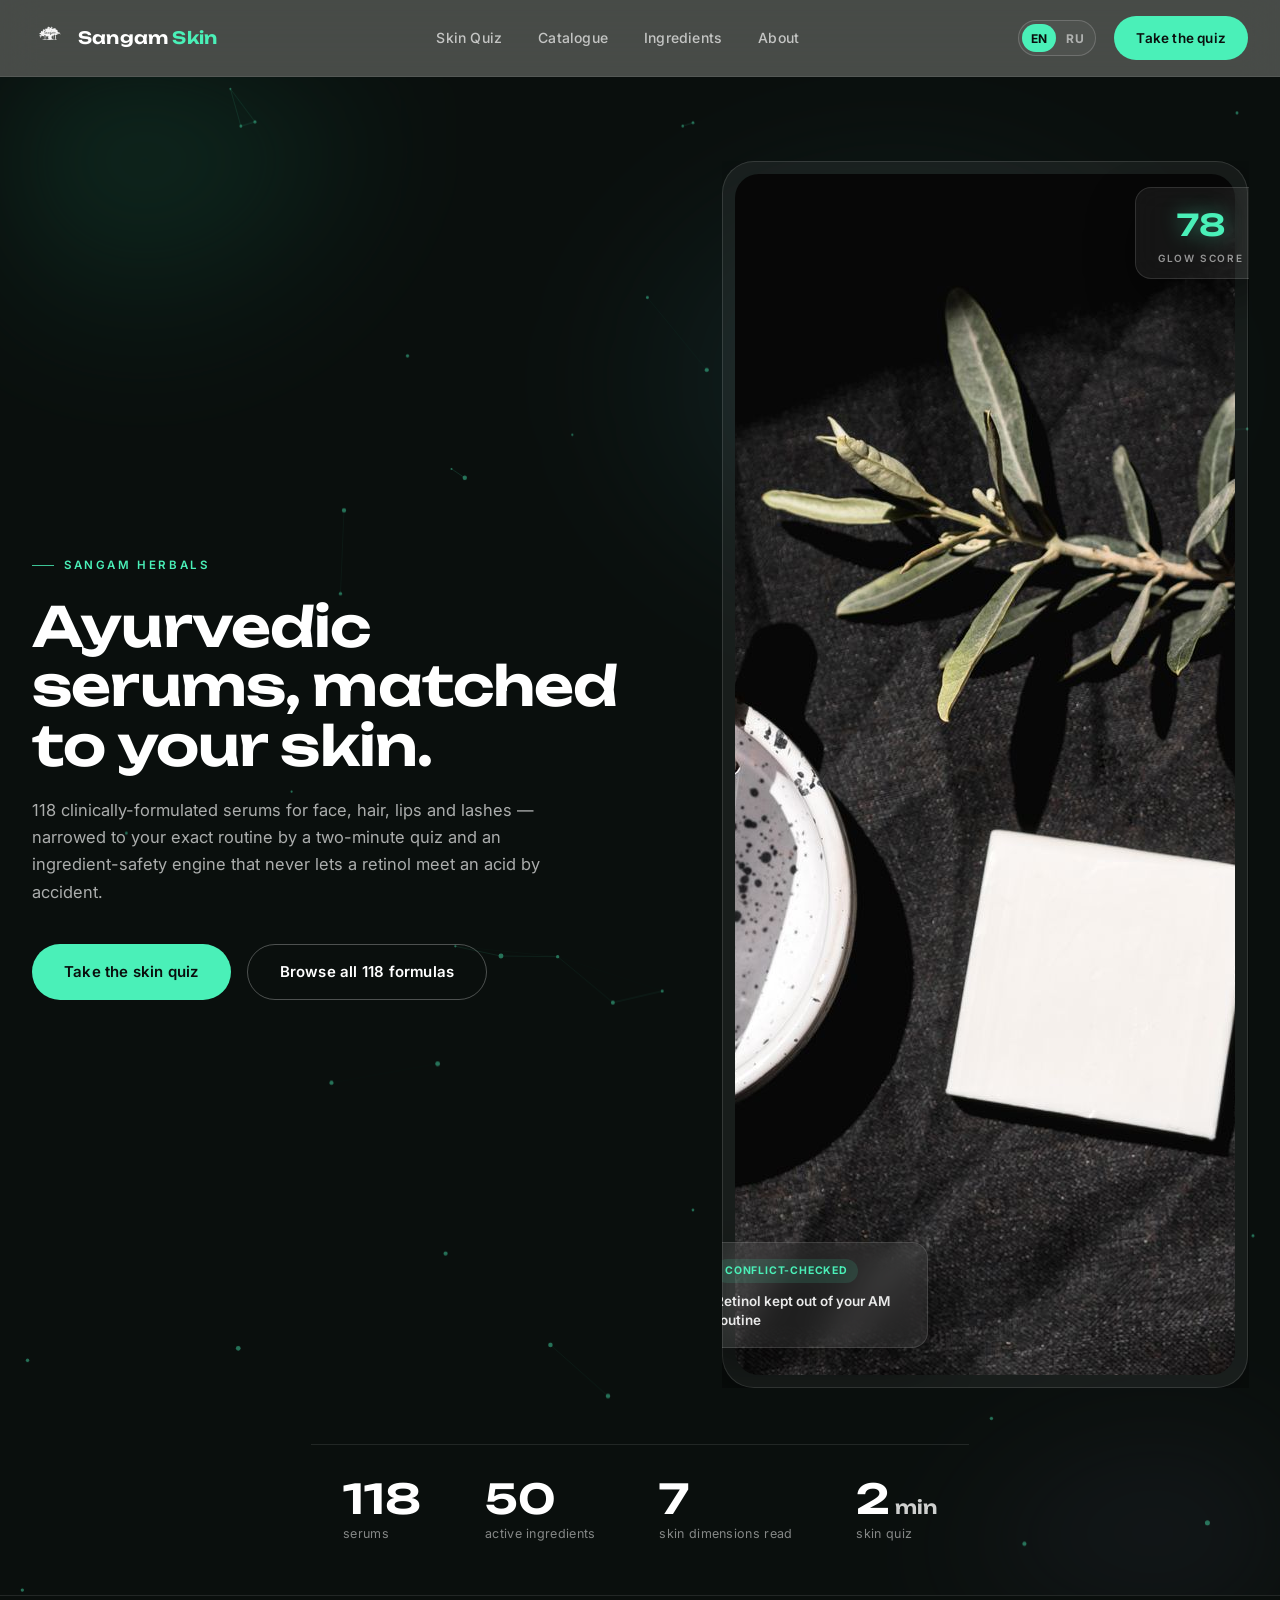
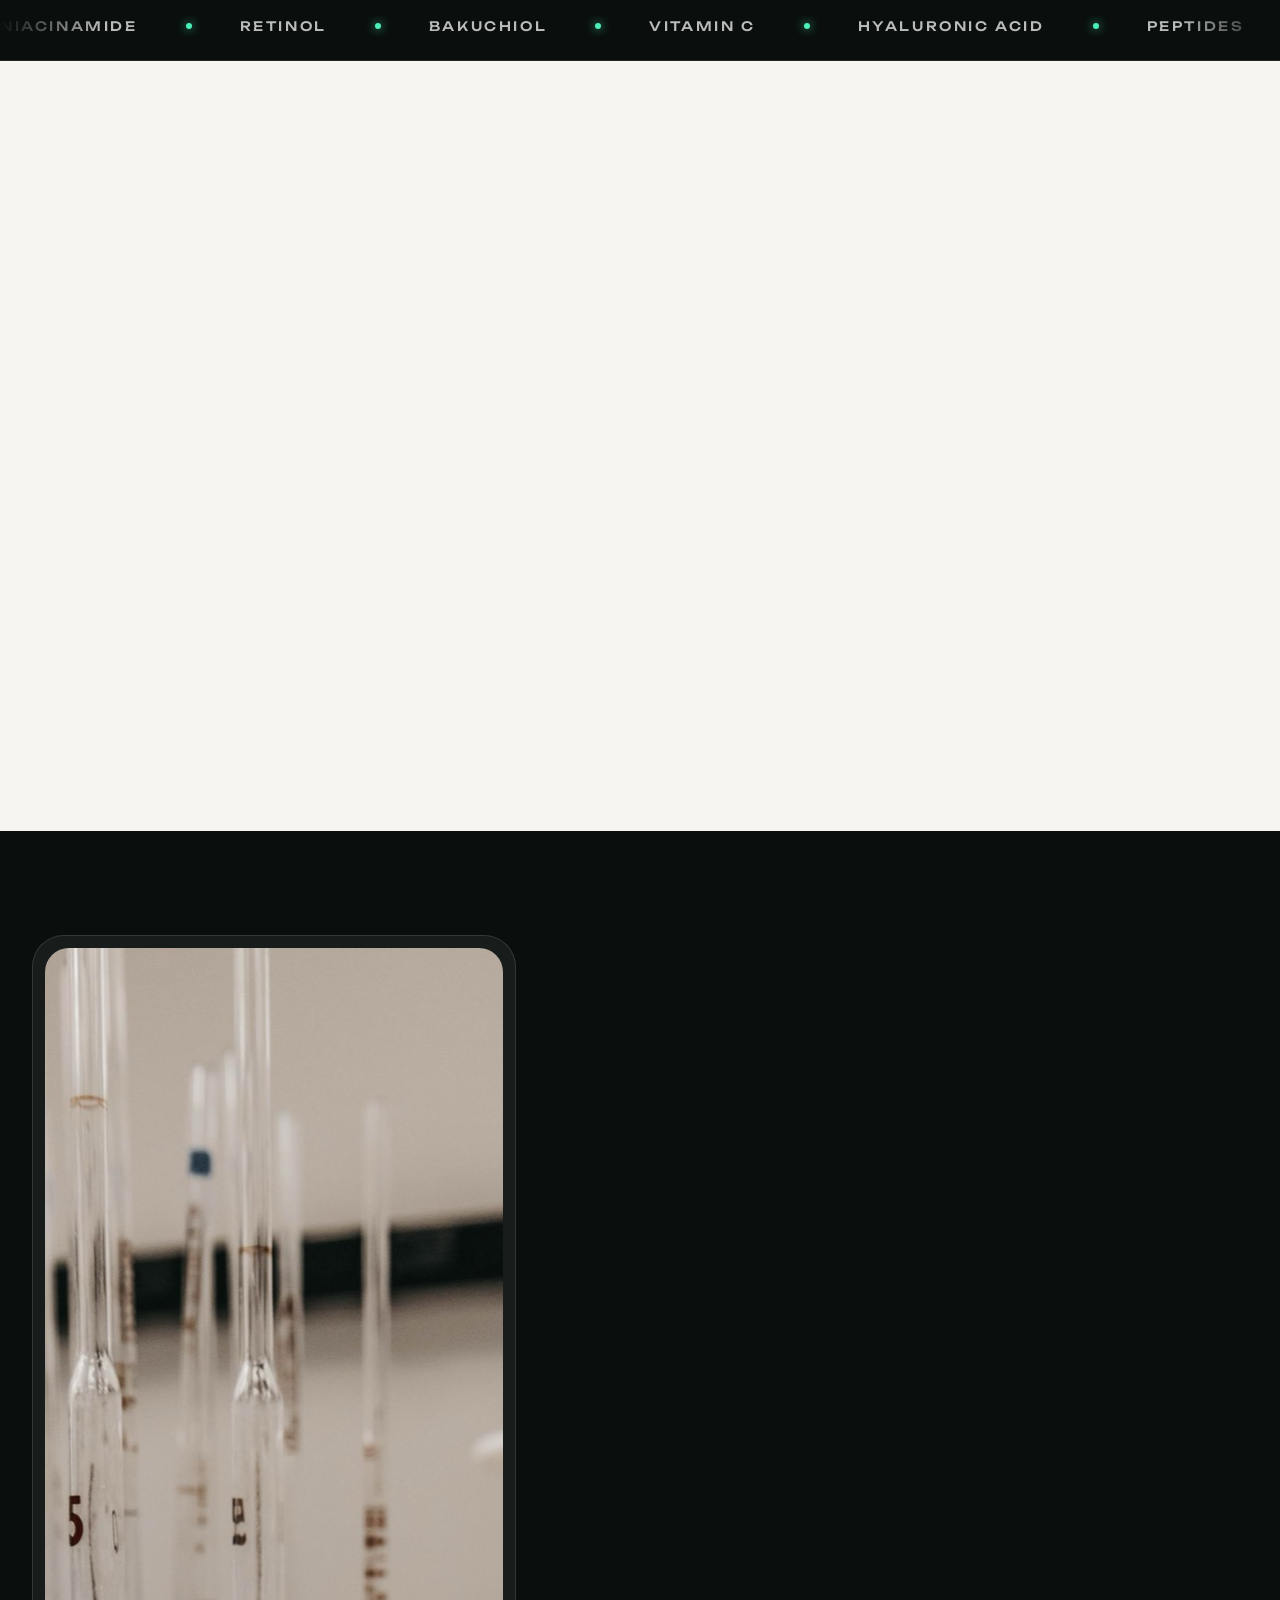
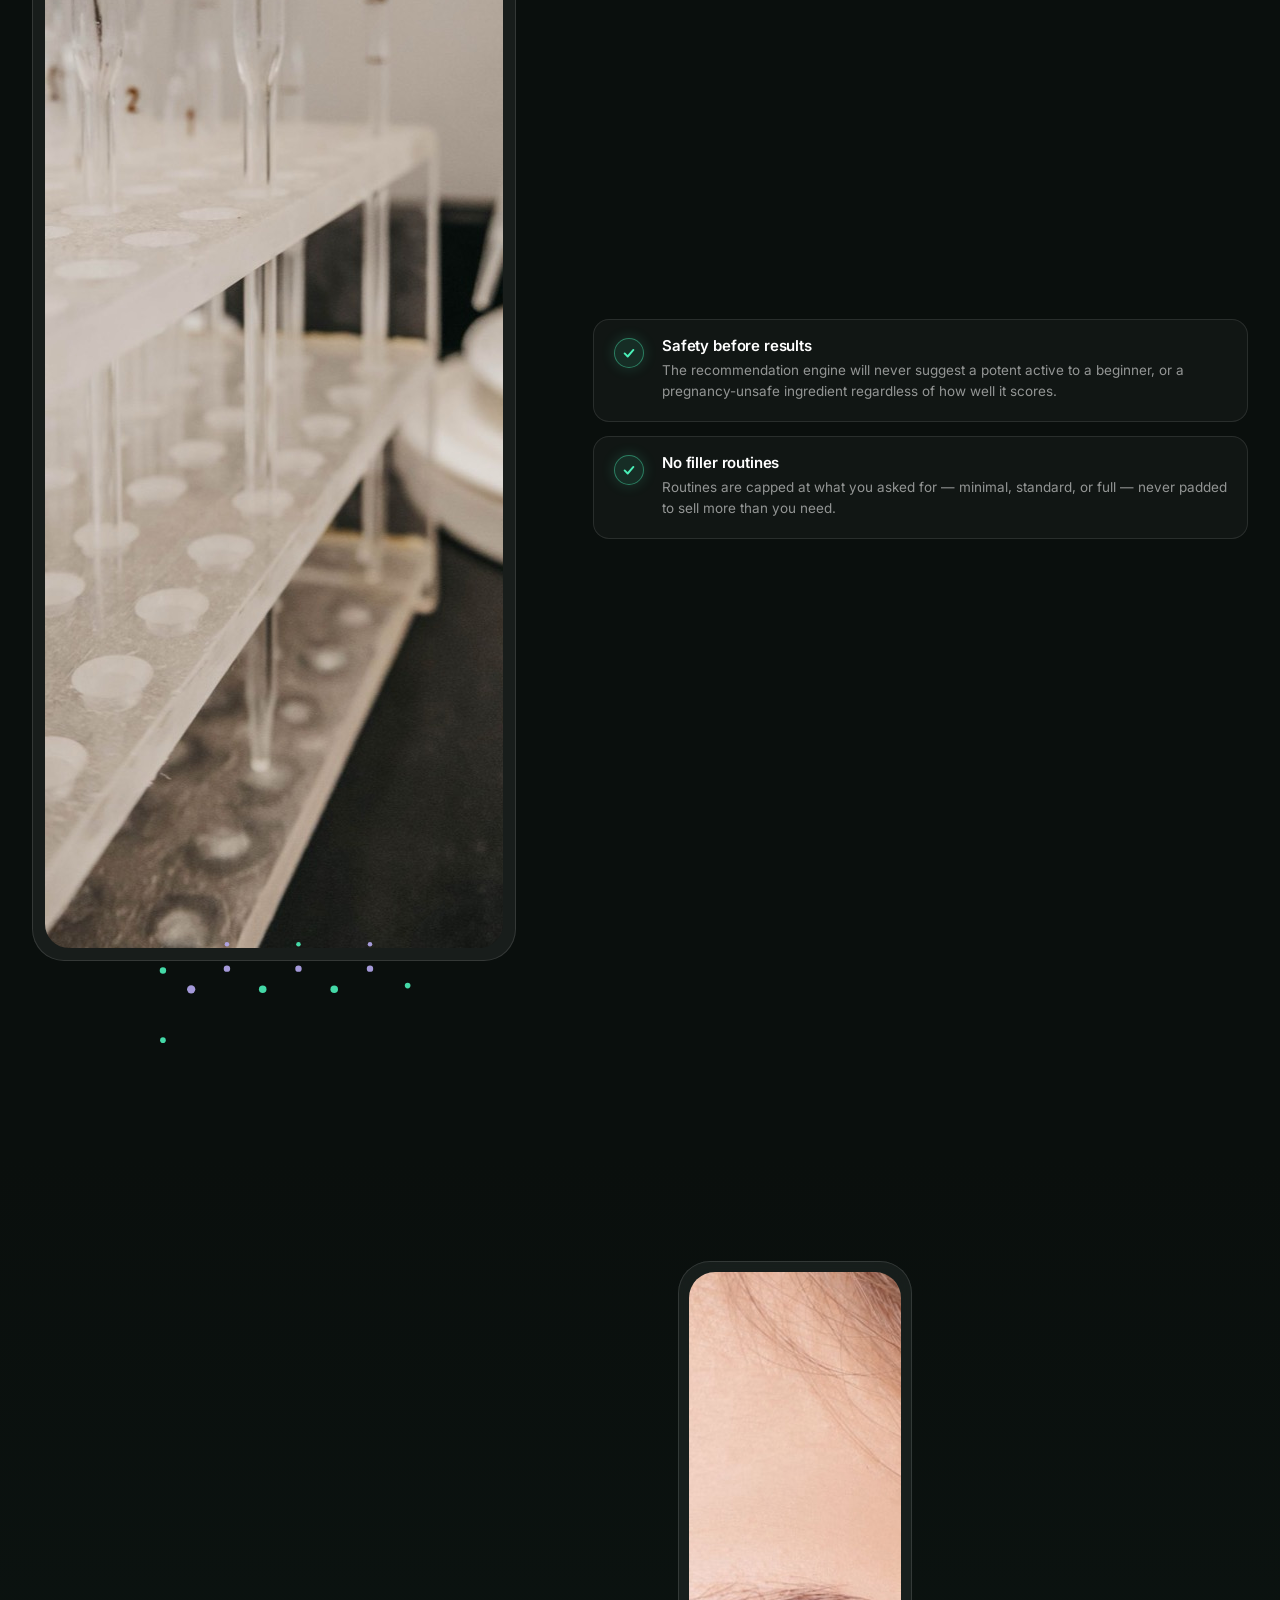
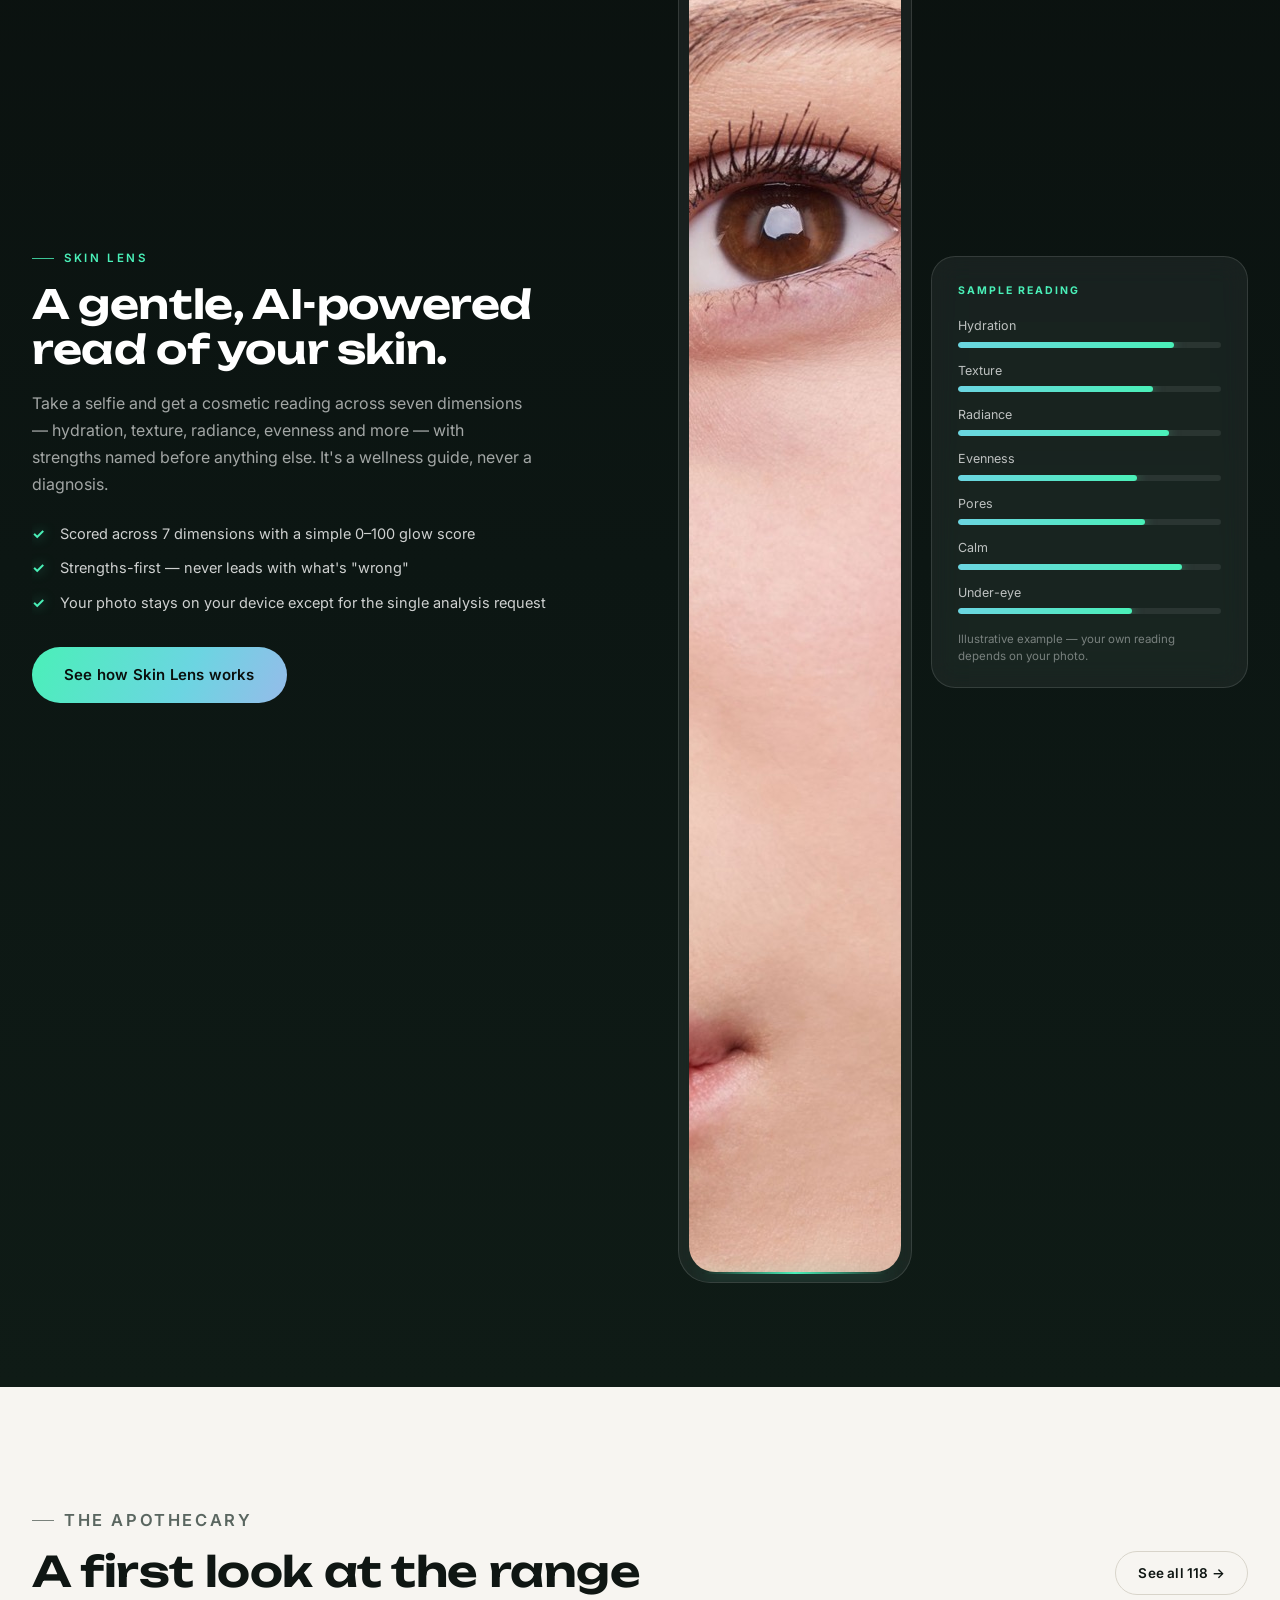
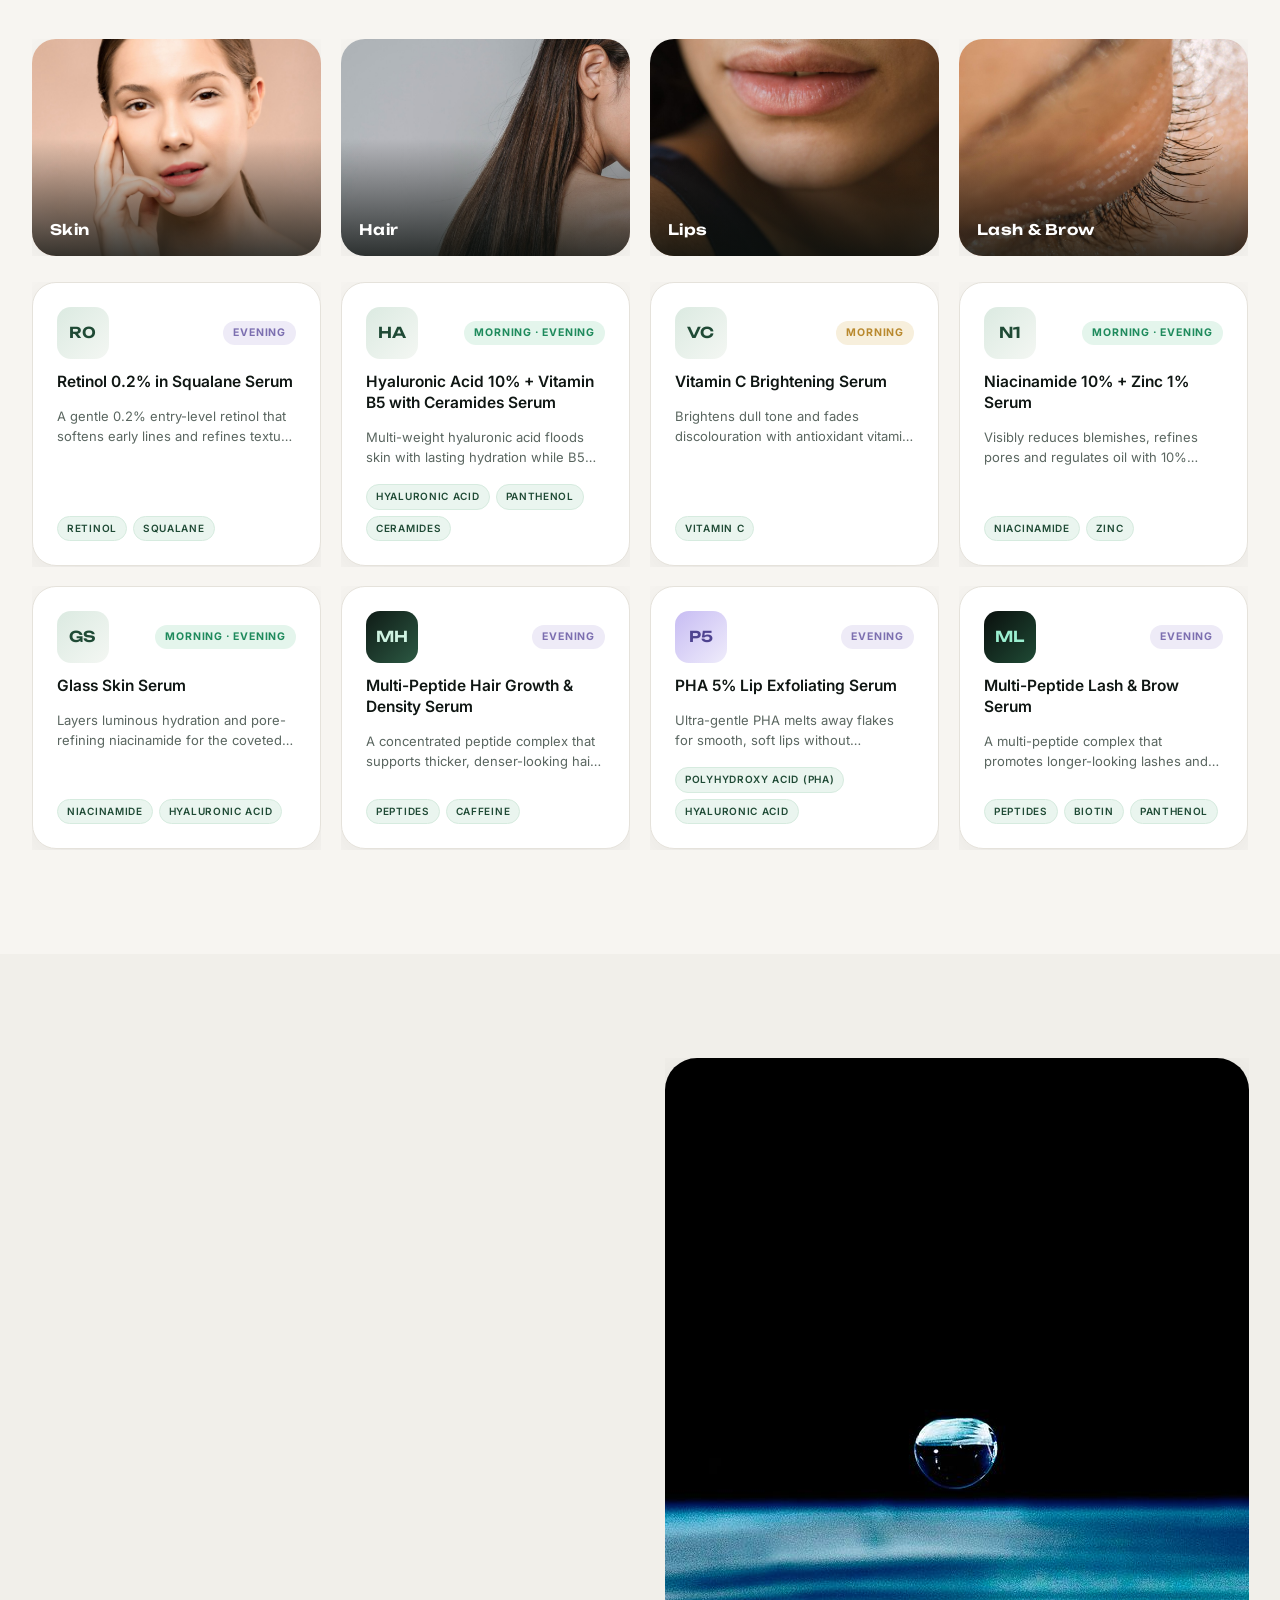
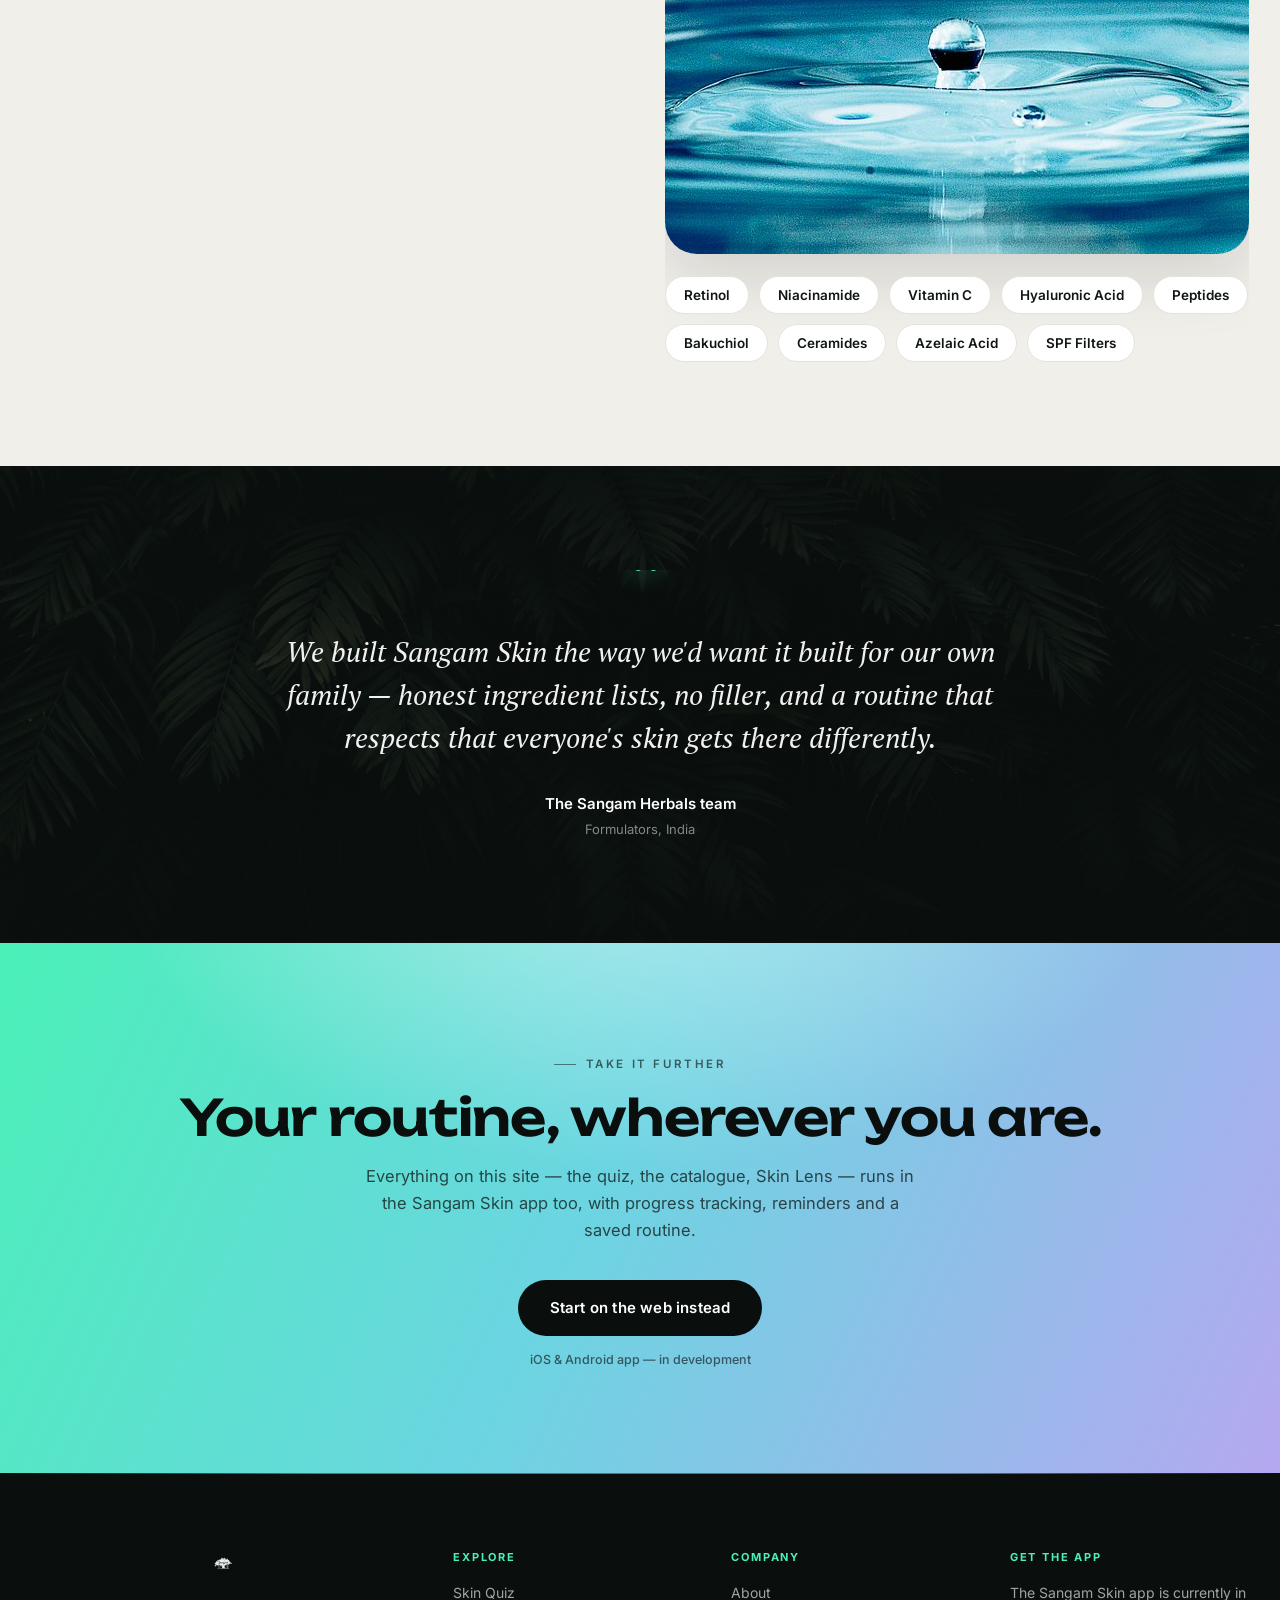
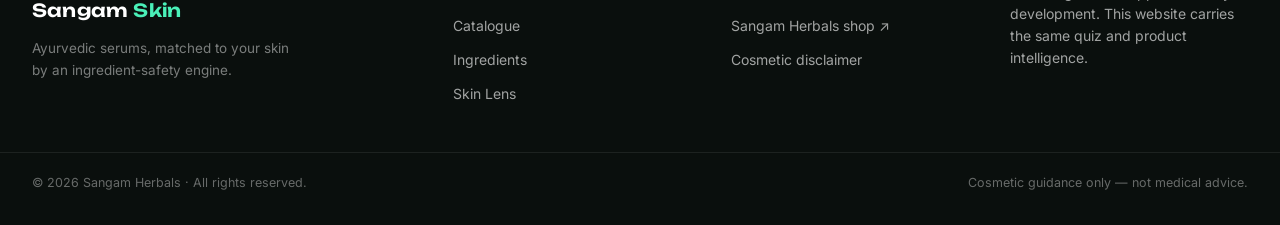
==== commit bc3bb287: "Category tiles: real skin / hair / lips / lash photography The four homepage category tiles were usi" ====
--- a/index.html
+++ b/index.html
@@ -218,19 +218,19 @@
 
     <div class="featured__cats">
       <a class="featured__cat" href="/catalog.html" data-fx="up">
-        <img src="/assets/images/photos/texture-gel.jpg" alt="" loading="lazy" width="1280" height="1600" />
+        <img src="/assets/images/photos/cat-skin.jpg" alt="" loading="lazy" width="1284" height="1600" />
         <span data-i18n="cat_skin"></span>
       </a>
       <a class="featured__cat" href="/catalog.html" data-fx="up" data-fx-delay="80">
-        <img src="/assets/images/photos/botanical-macro.jpg" alt="" loading="lazy" width="1600" height="900" />
+        <img src="/assets/images/photos/cat-hair.jpg" alt="" loading="lazy" width="1066" height="1600" />
         <span data-i18n="cat_hair"></span>
       </a>
       <a class="featured__cat" href="/catalog.html" data-fx="up" data-fx-delay="160">
-        <img src="/assets/images/photos/bottle-stone.jpg" alt="" loading="lazy" width="1066" height="1600" />
+        <img src="/assets/images/photos/cat-lips.jpg" alt="" loading="lazy" width="1066" height="1600" />
         <span data-i18n="cat_lips"></span>
       </a>
       <a class="featured__cat" href="/catalog.html" data-fx="up" data-fx-delay="240">
-        <img src="/assets/images/photos/herbs-ayurveda.jpg" alt="" loading="lazy" width="1066" height="1600" />
+        <img src="/assets/images/photos/cat-lash.jpg" alt="" loading="lazy" width="1066" height="1600" />
         <span data-i18n="cat_lash"></span>
       </a>
     </div>
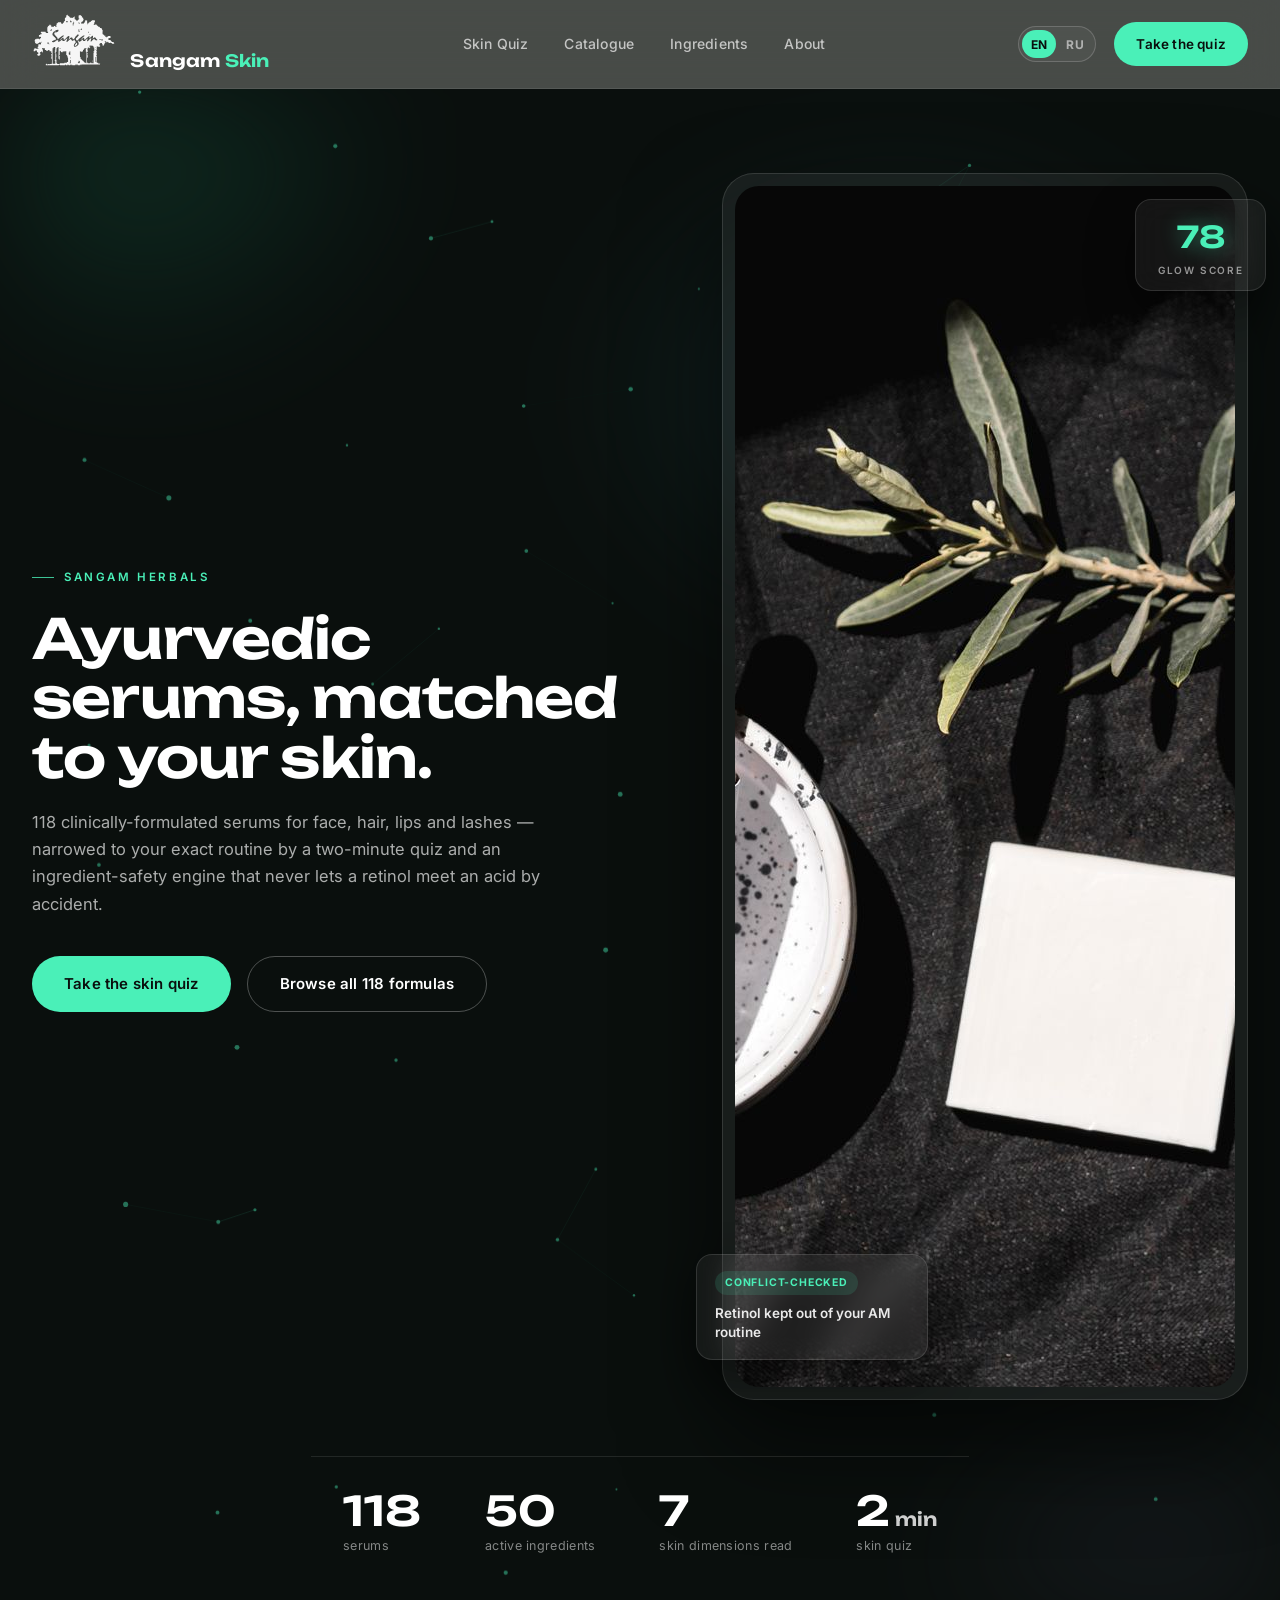
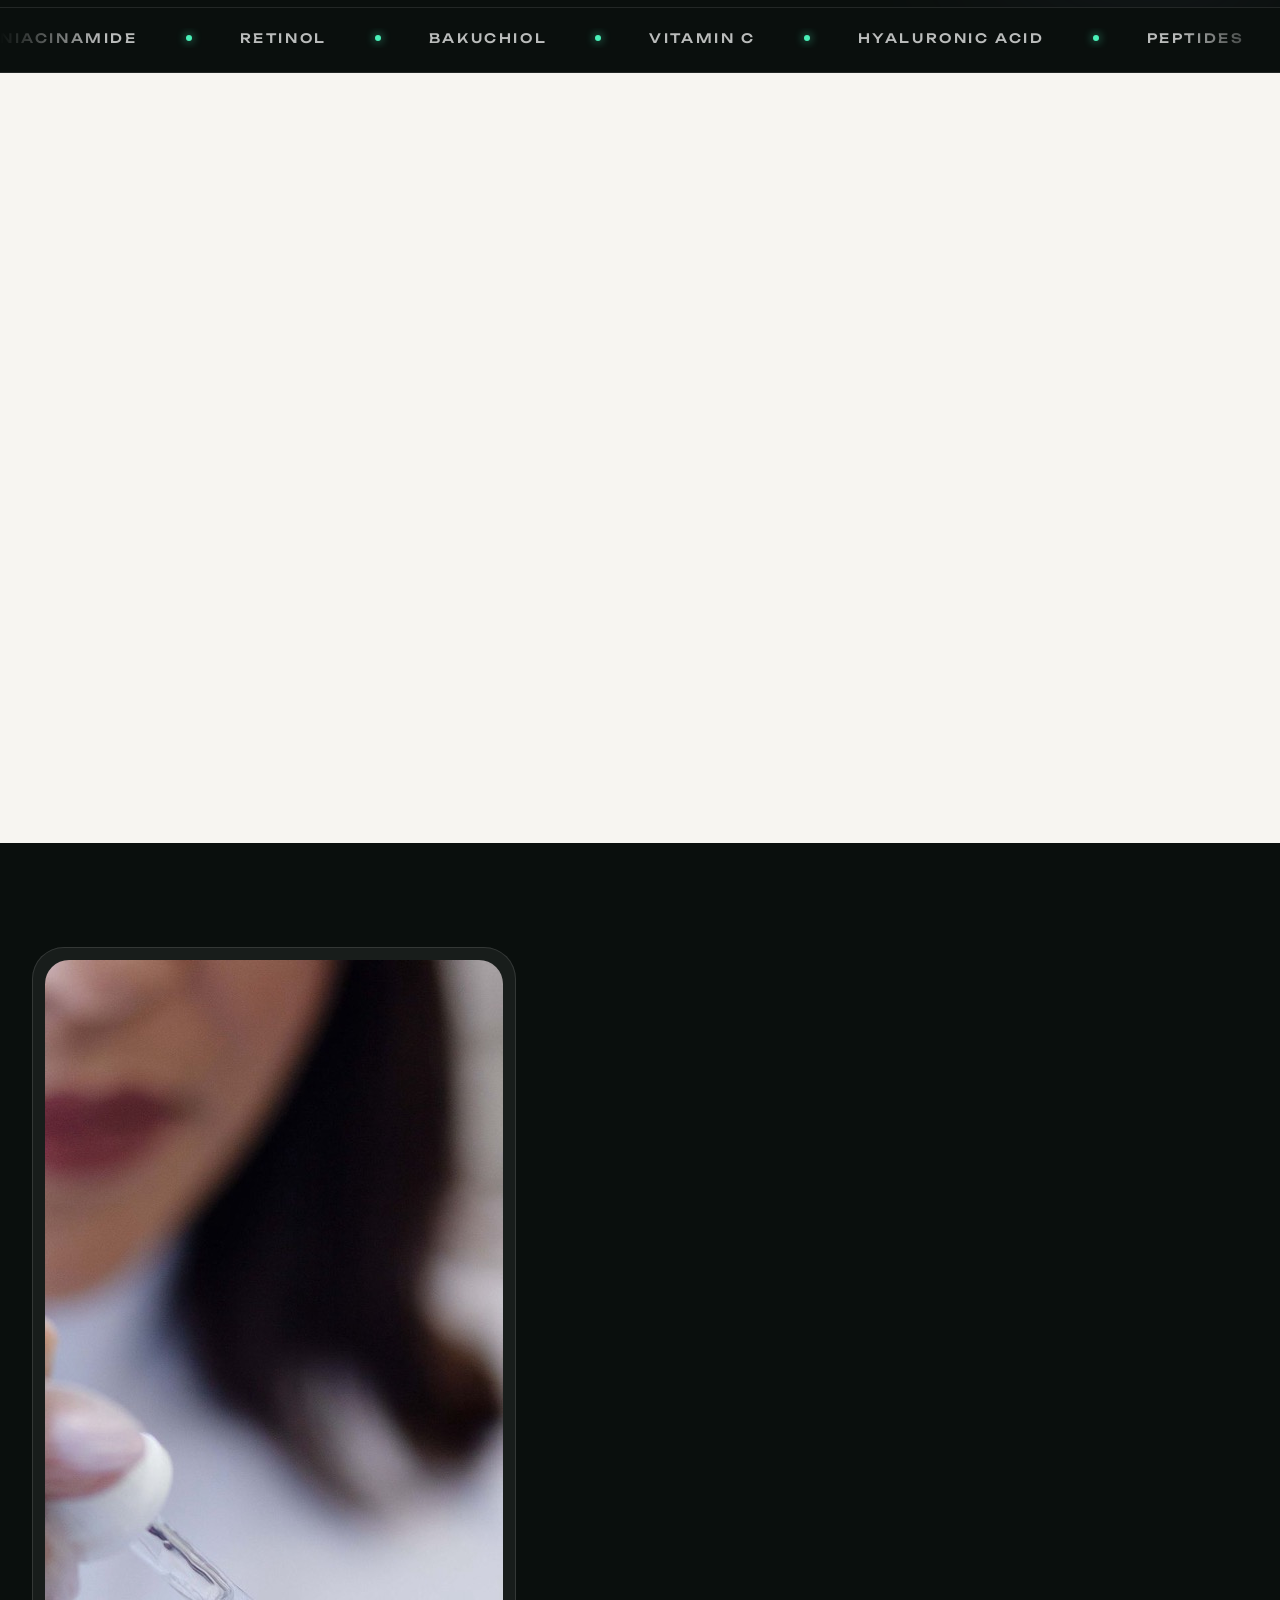
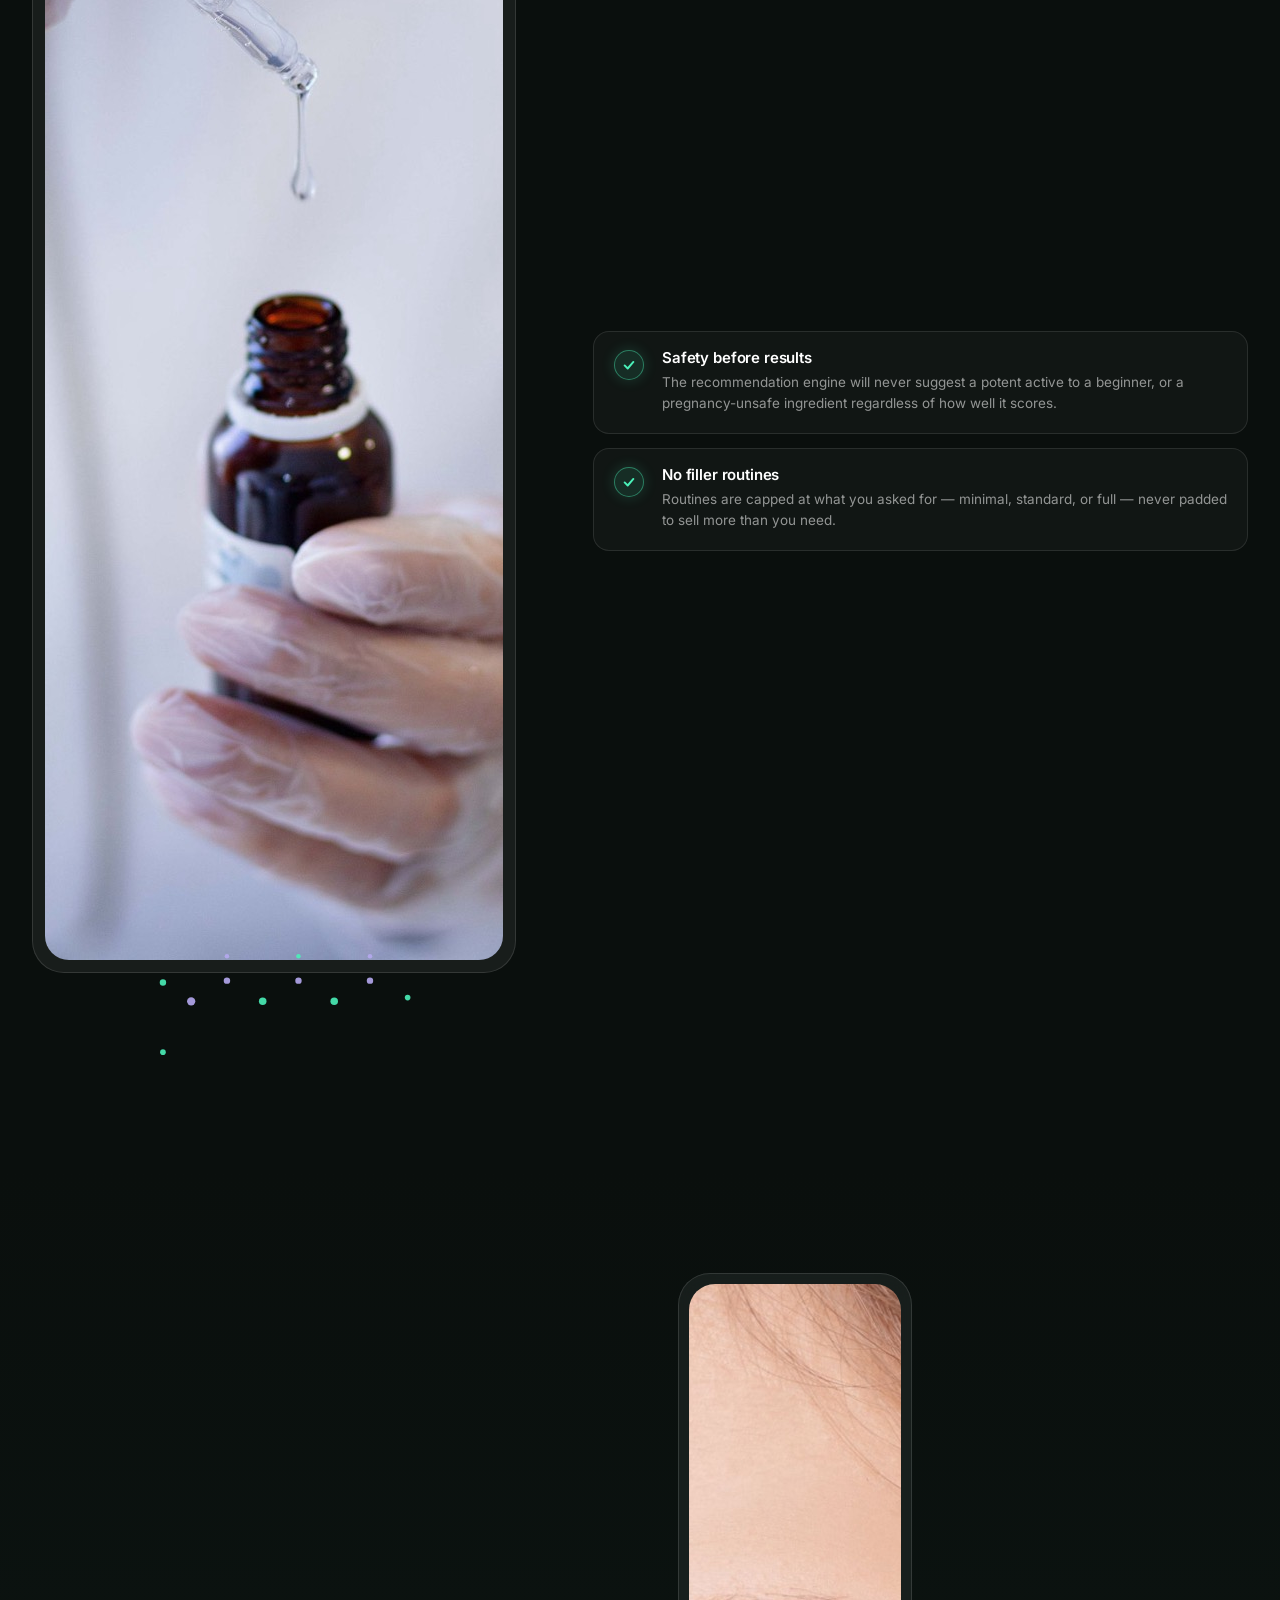
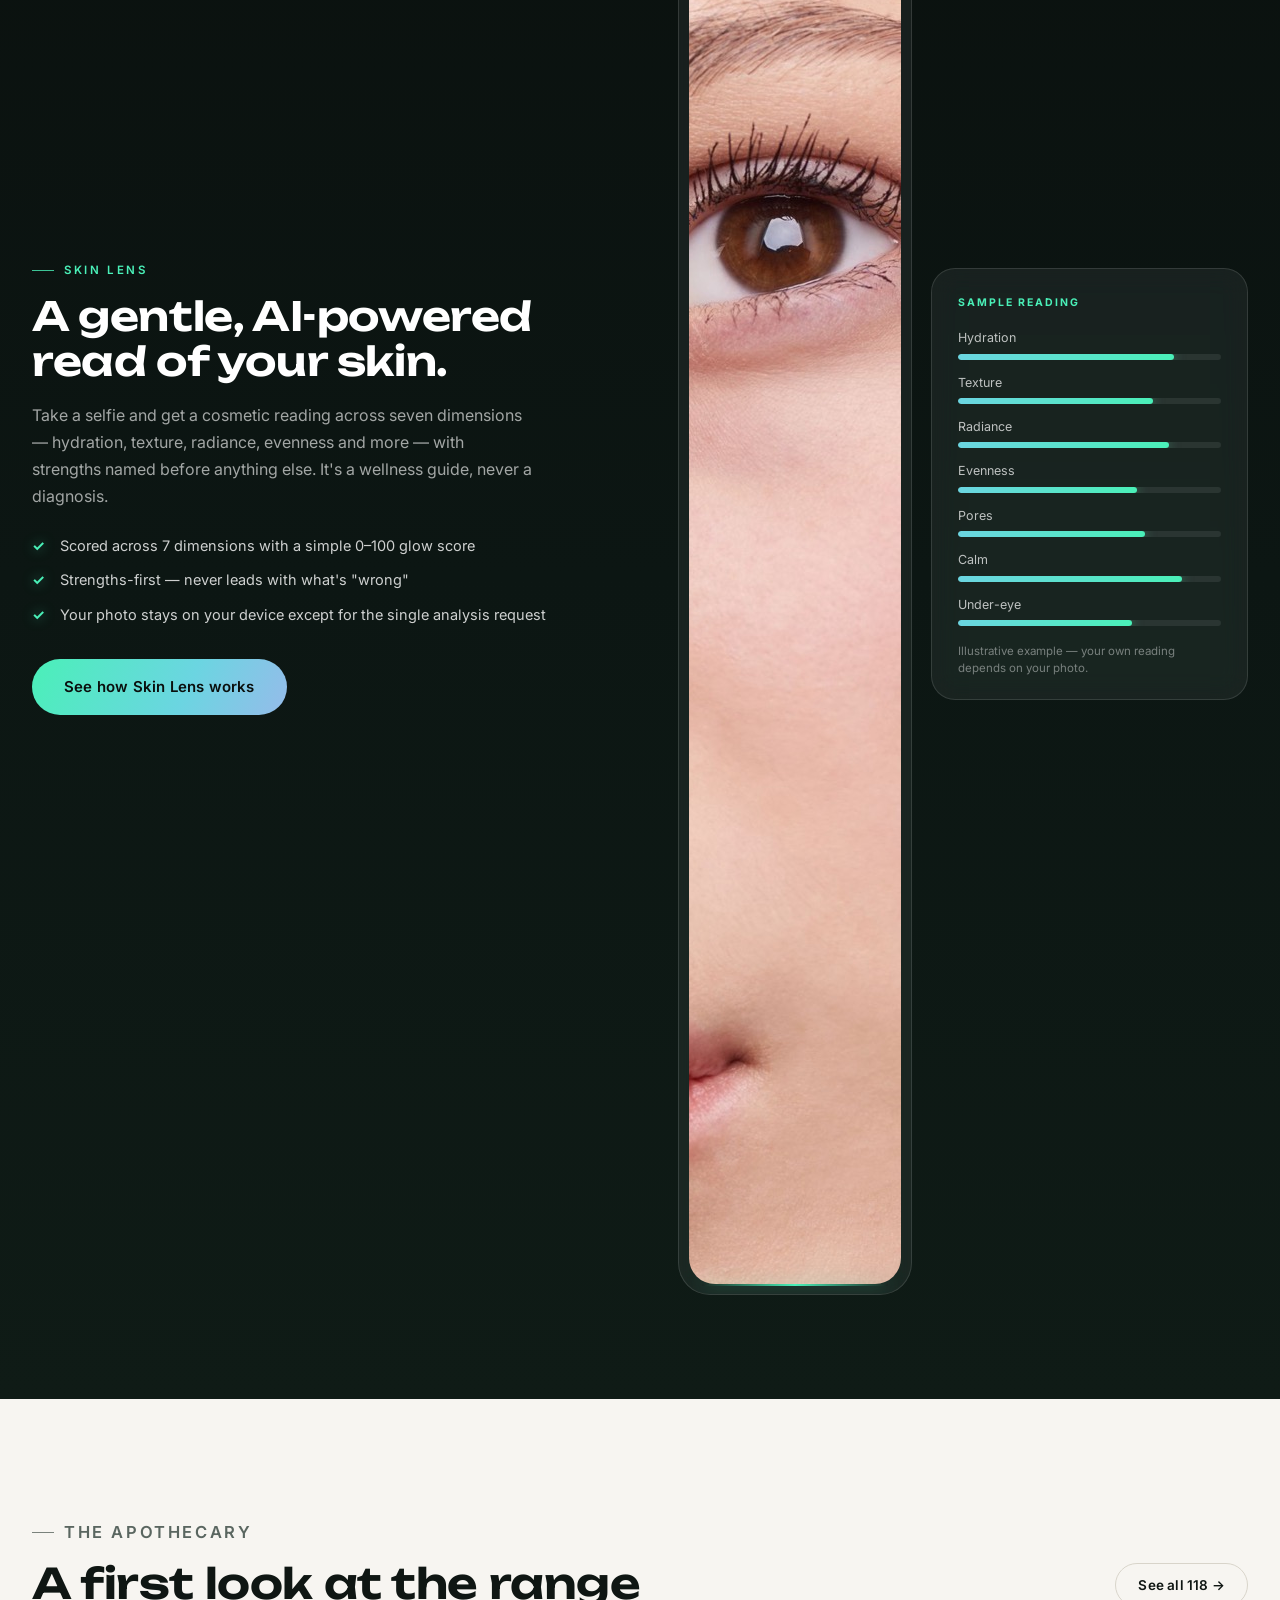
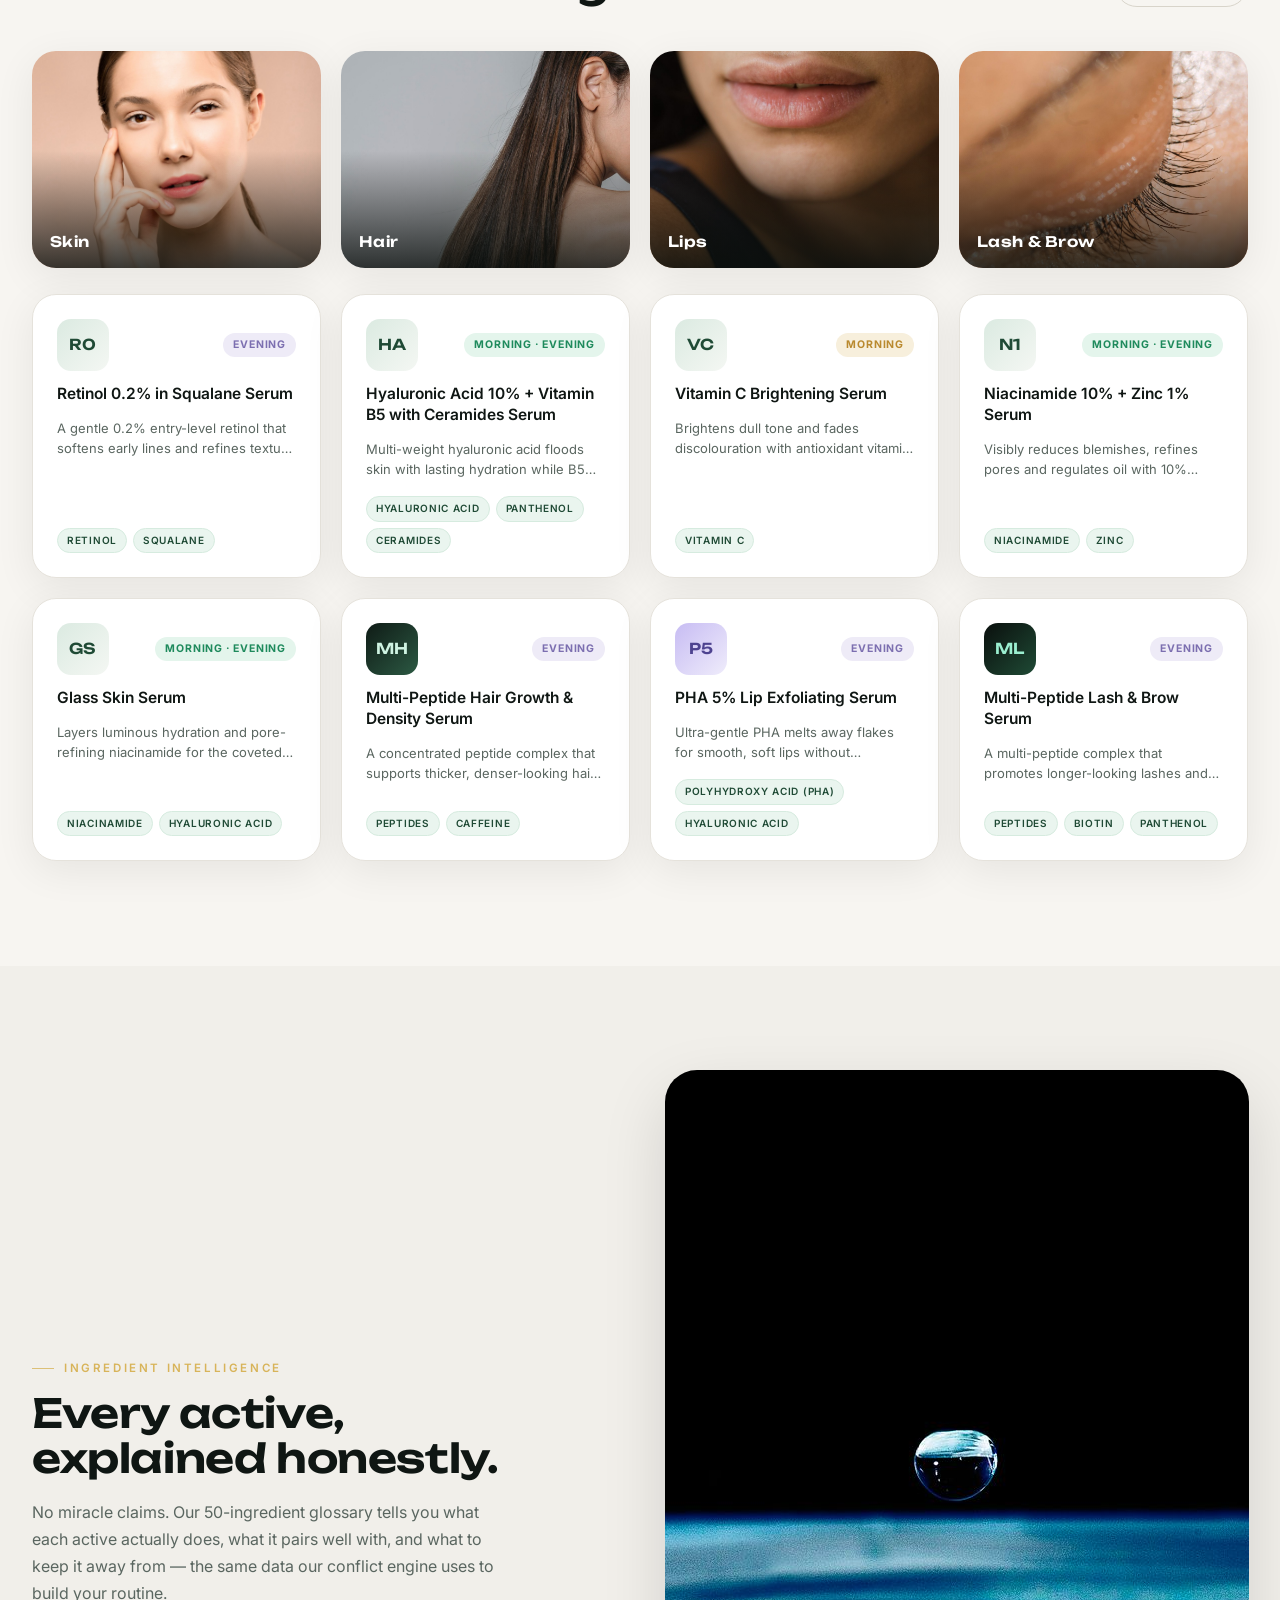
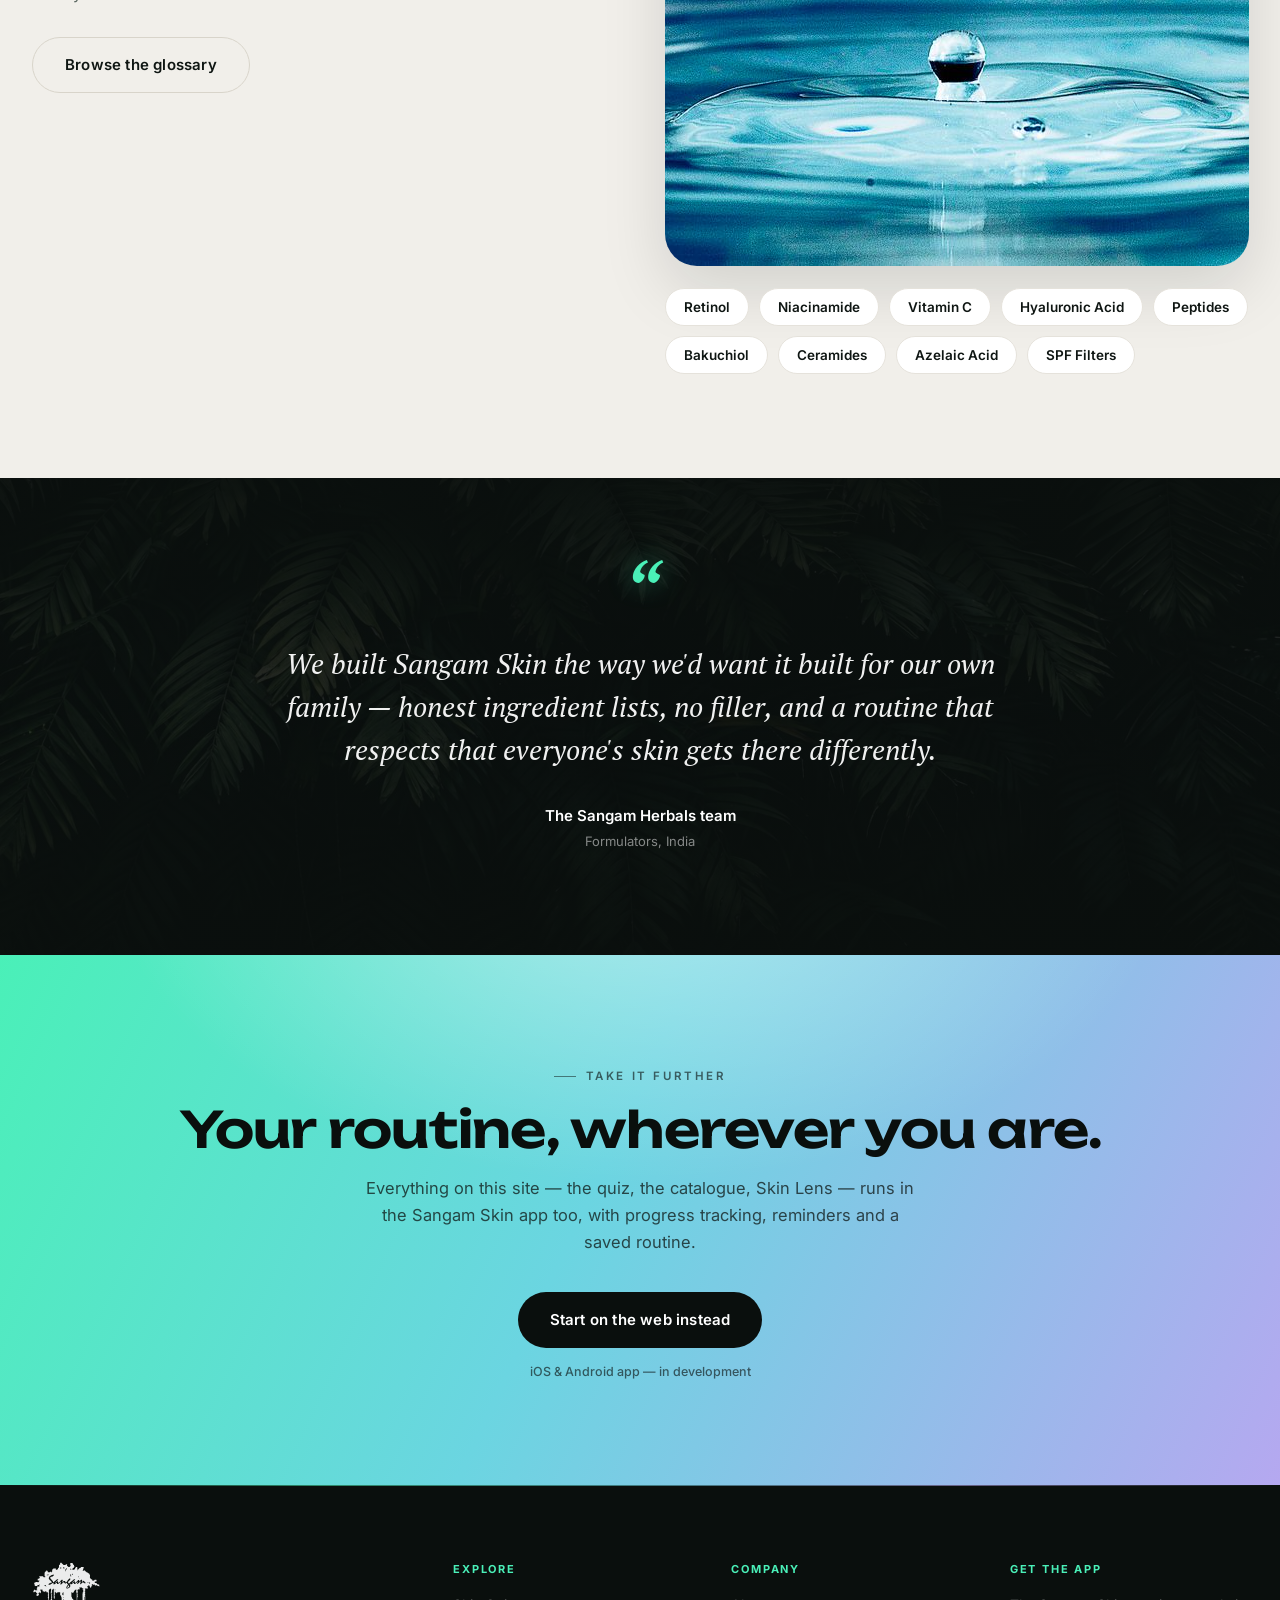
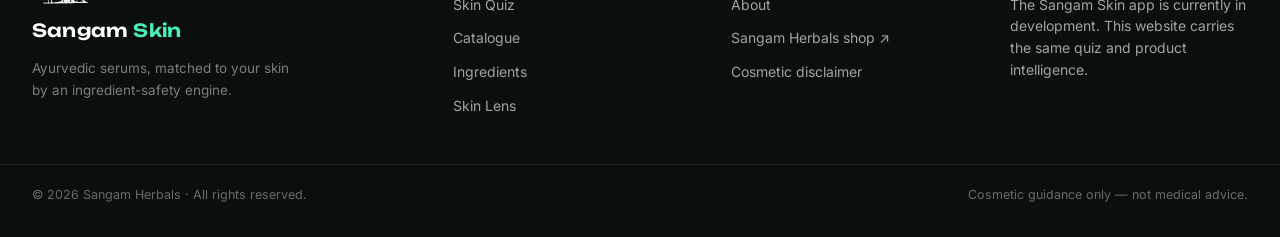
==== commit 2d538e9c: "Science section: replace lab photo with clean serum-formulation shot The lab-science.jpg pipette-rac" ====
--- a/index.html
+++ b/index.html
@@ -112,7 +112,7 @@
   <div class="container trust__inner">
     <figure class="trust__visual" data-fx="left">
       <div class="trust__frame glass">
-        <img src="/assets/images/photos/lab-science.jpg" alt="" loading="lazy" width="1066" height="1600" />
+        <img src="/assets/images/photos/lab-serum.jpg" alt="" loading="lazy" width="1106" height="1600" />
       </div>
       <svg class="trust__molecule" viewBox="0 0 340 130" fill="none" aria-hidden="true">
         <defs>
--- a/assets/css/tokens.css
+++ b/assets/css/tokens.css
@@ -376,6 +376,11 @@
 .sangam-fx [data-fx].fx-in {
   opacity: 1;
   transform: none;
+}
+/* clip-path reset ONLY for the clip variant — applying inset(0) to every
+   [data-fx] element clips children that intentionally overhang the box
+   (e.g. the hero's floating glass chips at negative offsets). */
+.sangam-fx [data-fx="clip"].fx-in {
   clip-path: inset(0 0 0 0);
 }
 
--- a/assets/css/site.css
+++ b/assets/css/site.css
@@ -12,20 +12,22 @@
 }
 .header__inner {
   display: flex; align-items: center; justify-content: space-between;
-  height: 76px; gap: 32px;
+  height: 88px; gap: 32px;
 }
 .header__brand {
-  display: flex; align-items: center; gap: 12px;
+  /* baseline: the tree's base sits on the same line as the wordmark's base */
+  display: flex; align-items: baseline; gap: 14px;
   font-family: var(--font-display); font-weight: 600; font-size: 17px;
   letter-spacing: 0.2px; color: #fff;
   flex-shrink: 0;
 }
 .header__brand em { font-style: normal; color: var(--mint); }
-/* The tree mark's native aspect ratio is ~0.77:1 (taller than wide) — constrain
-   only the height and let width scale naturally so it never gets squashed
-   into a square. Inverted to read on the dark glass bar. */
+/* The SVG's viewBox is cropped tight to the tree artwork (a wide ~1.6:1 mark),
+   so the full height is visible tree — no dead whitespace. Height-only
+   constraint keeps the aspect ratio; baseline flex alignment puts the img's
+   bottom edge on the text baseline. Inverted to read on the dark glass bar. */
 .header__brand img {
-  height: 44px; width: auto;
+  height: 54px; width: auto;
   filter: brightness(0) invert(1);
   opacity: 0.95;
 }
@@ -96,8 +98,11 @@
   display: grid; grid-template-columns: 1.6fr 1fr 1fr 1fr;
   gap: 40px; padding: 76px 32px 48px;
 }
-.footer__brand { display: flex; flex-direction: column; gap: 12px; }
-.footer__brand img { filter: brightness(0) invert(1); opacity: 0.92; height: 36px; width: auto; }
+.footer__brand { display: flex; flex-direction: column; align-items: flex-start; gap: 12px; }
+/* align-self keeps the tree flush with the column's left edge — without it the
+   column's default stretch gives the img a full-width box and the artwork
+   floats centered inside it, visually indented from the wordmark below. */
+.footer__brand img { filter: brightness(0) invert(1); opacity: 0.92; height: 44px; width: auto; align-self: flex-start; }
 .footer__brand span {
   font-family: var(--font-display); font-weight: 600; font-size: 18px;
   letter-spacing: 0.2px; color: #fff;
--- a/assets/css/home.css
+++ b/assets/css/home.css
@@ -257,6 +257,9 @@
   width: 100%;
   aspect-ratio: 4 / 5;
   object-fit: cover;
+  /* bias the crop toward the pipette-and-bottle action in the lower half
+     of lab-serum.jpg, away from the blurred face at the top */
+  object-position: 50% 72%;
   border-radius: calc(var(--radius-xl) - 8px);
 }
 .trust__molecule {
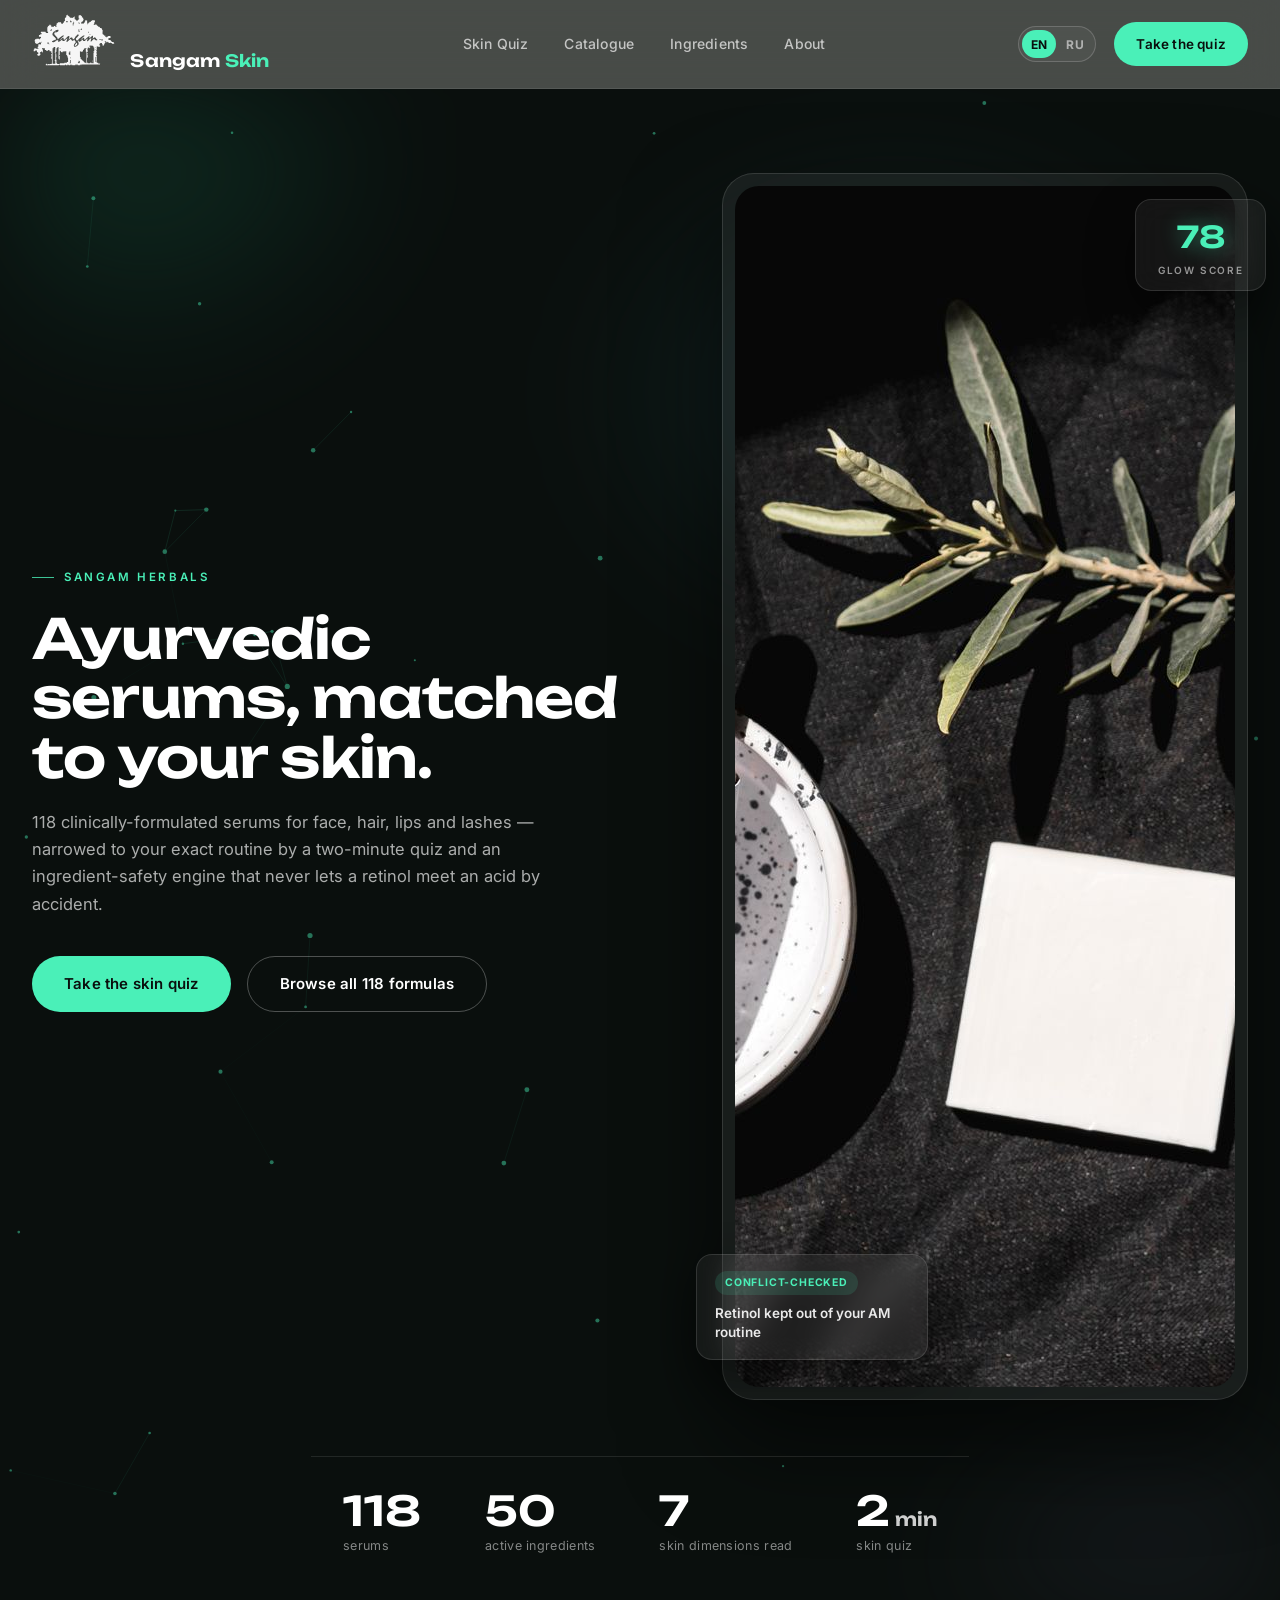
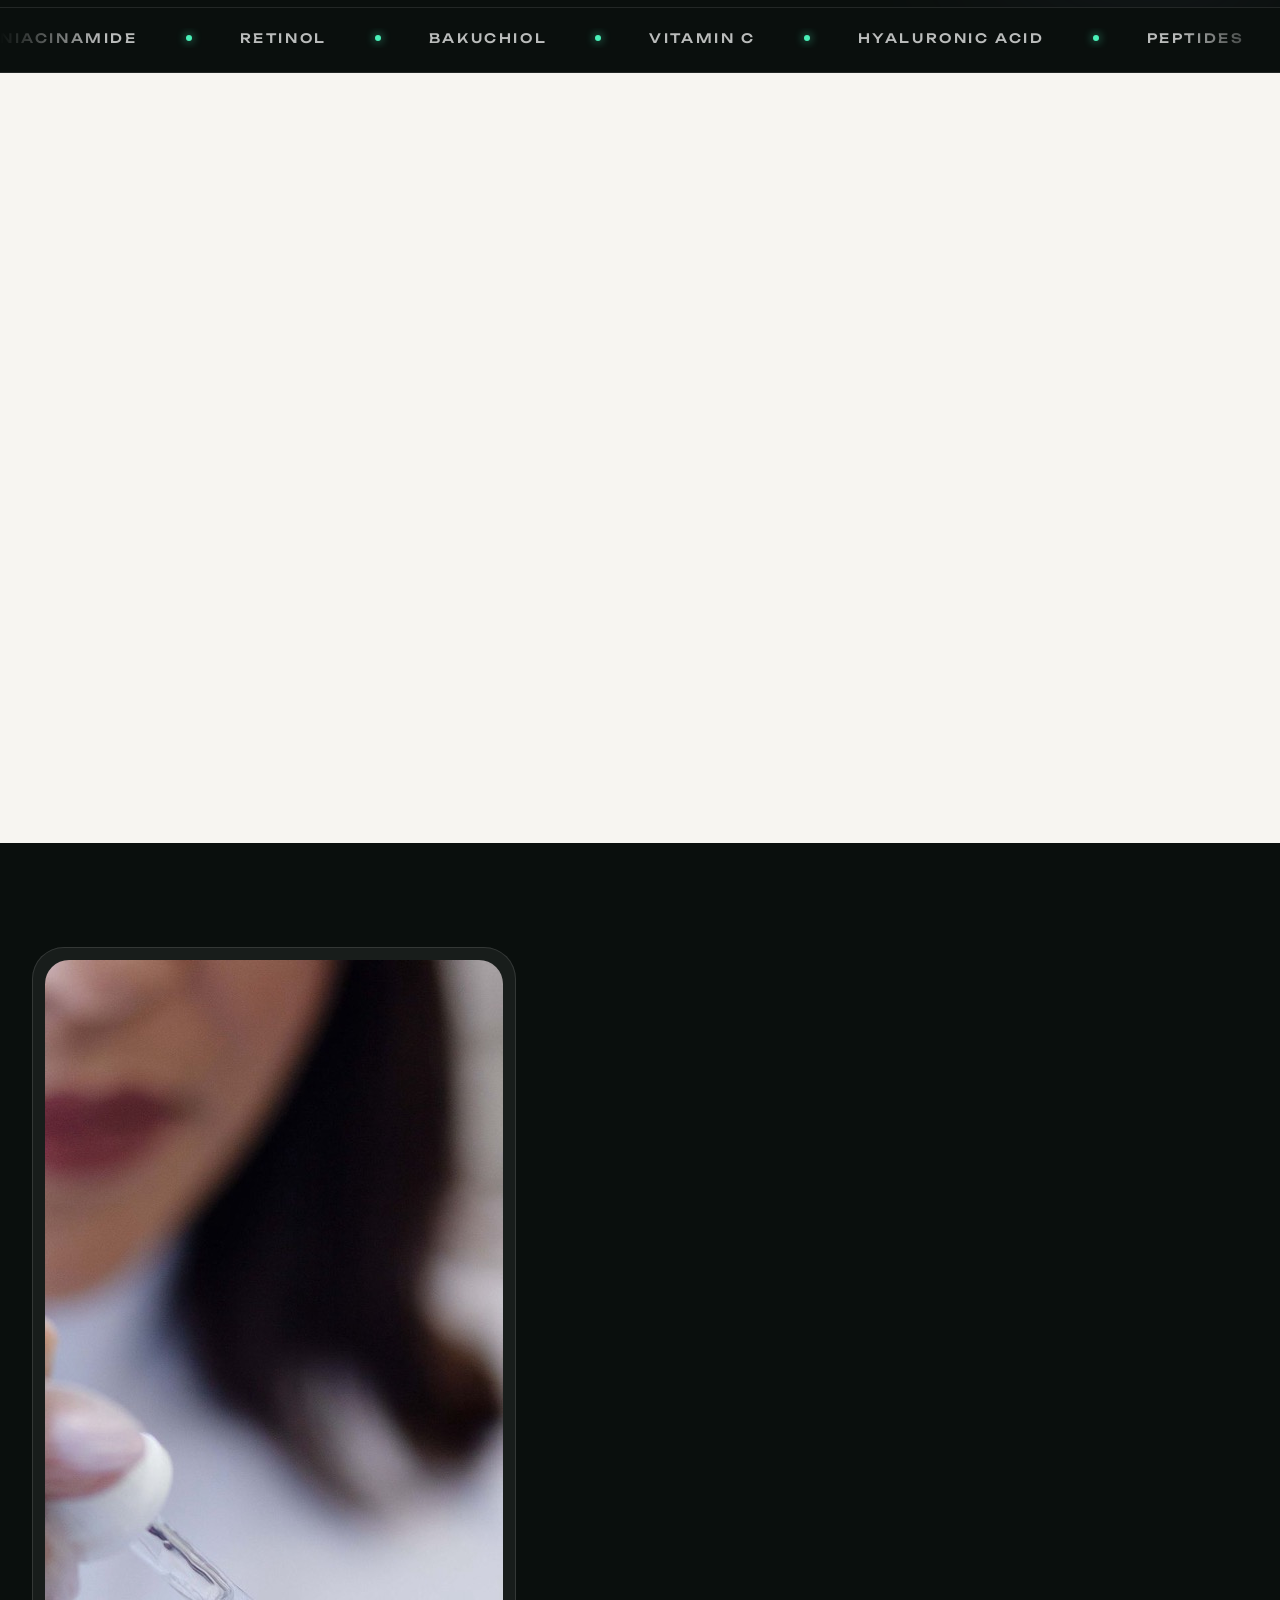
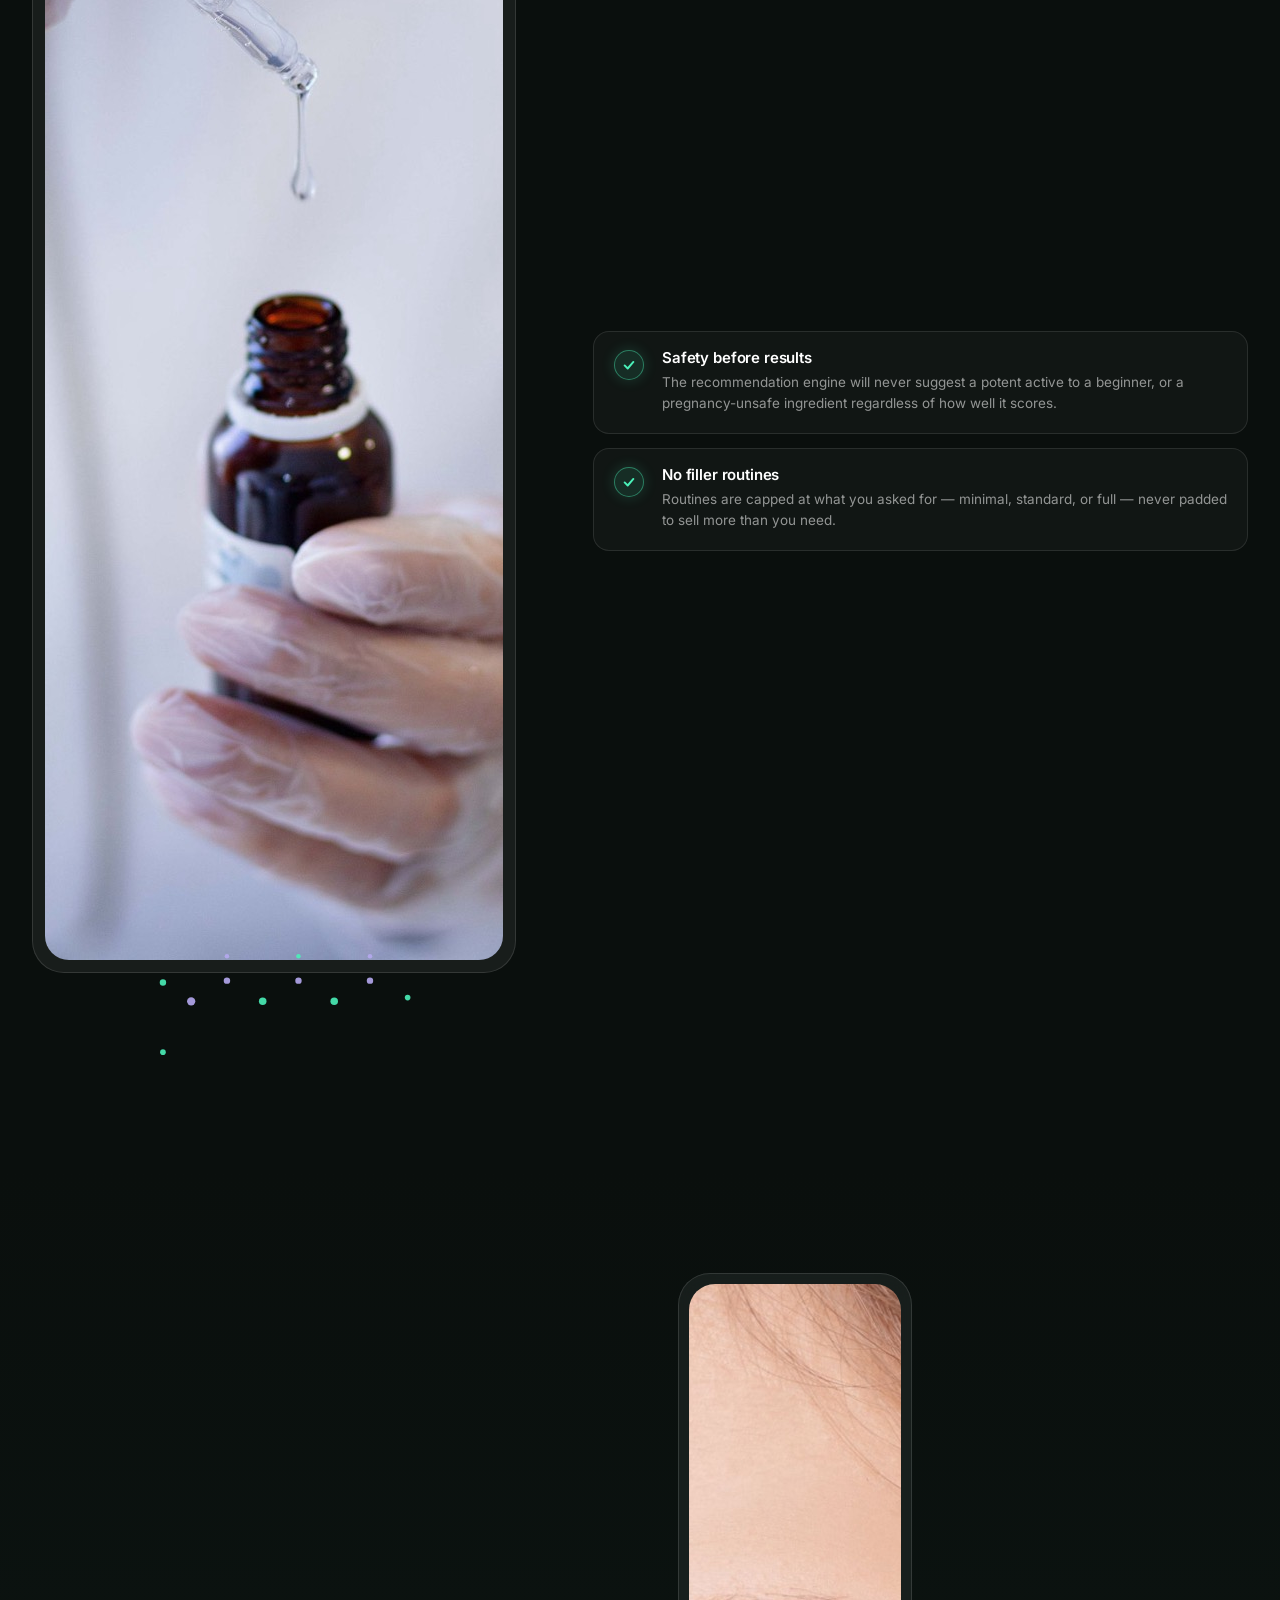
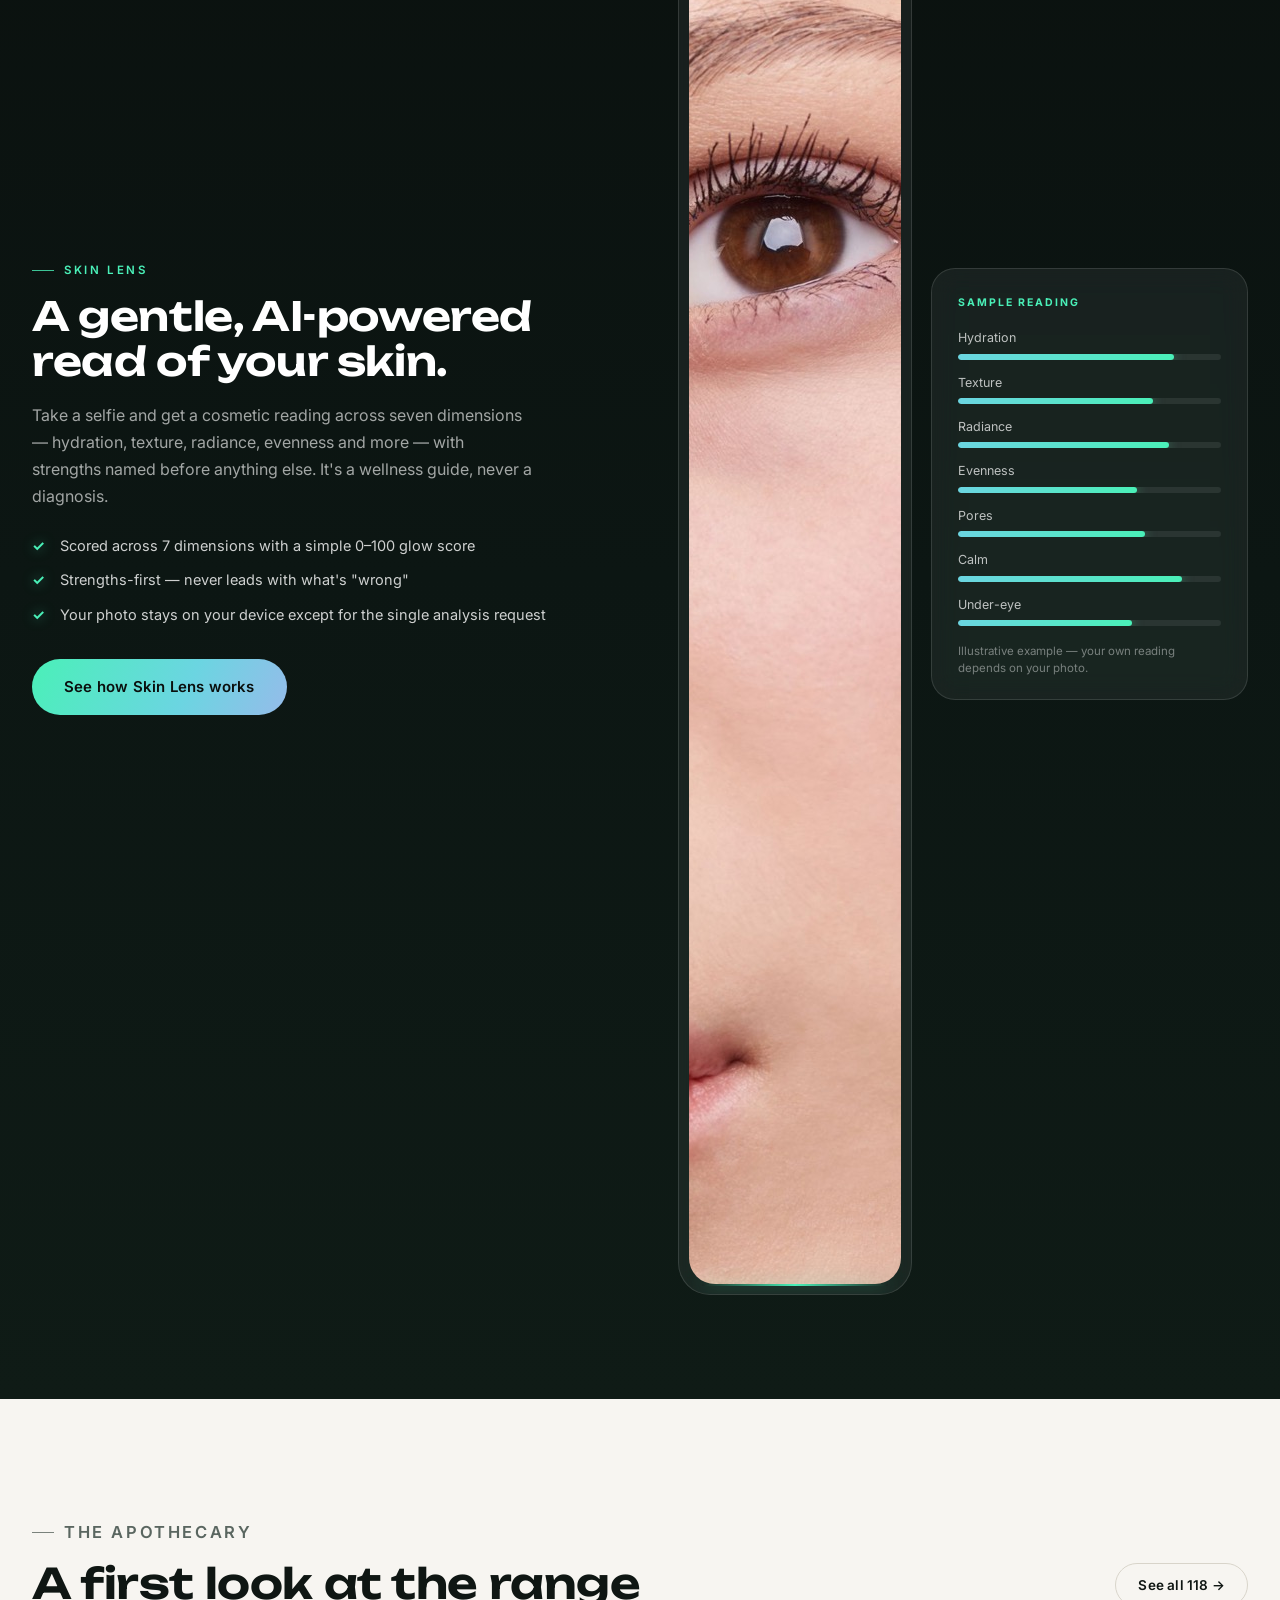
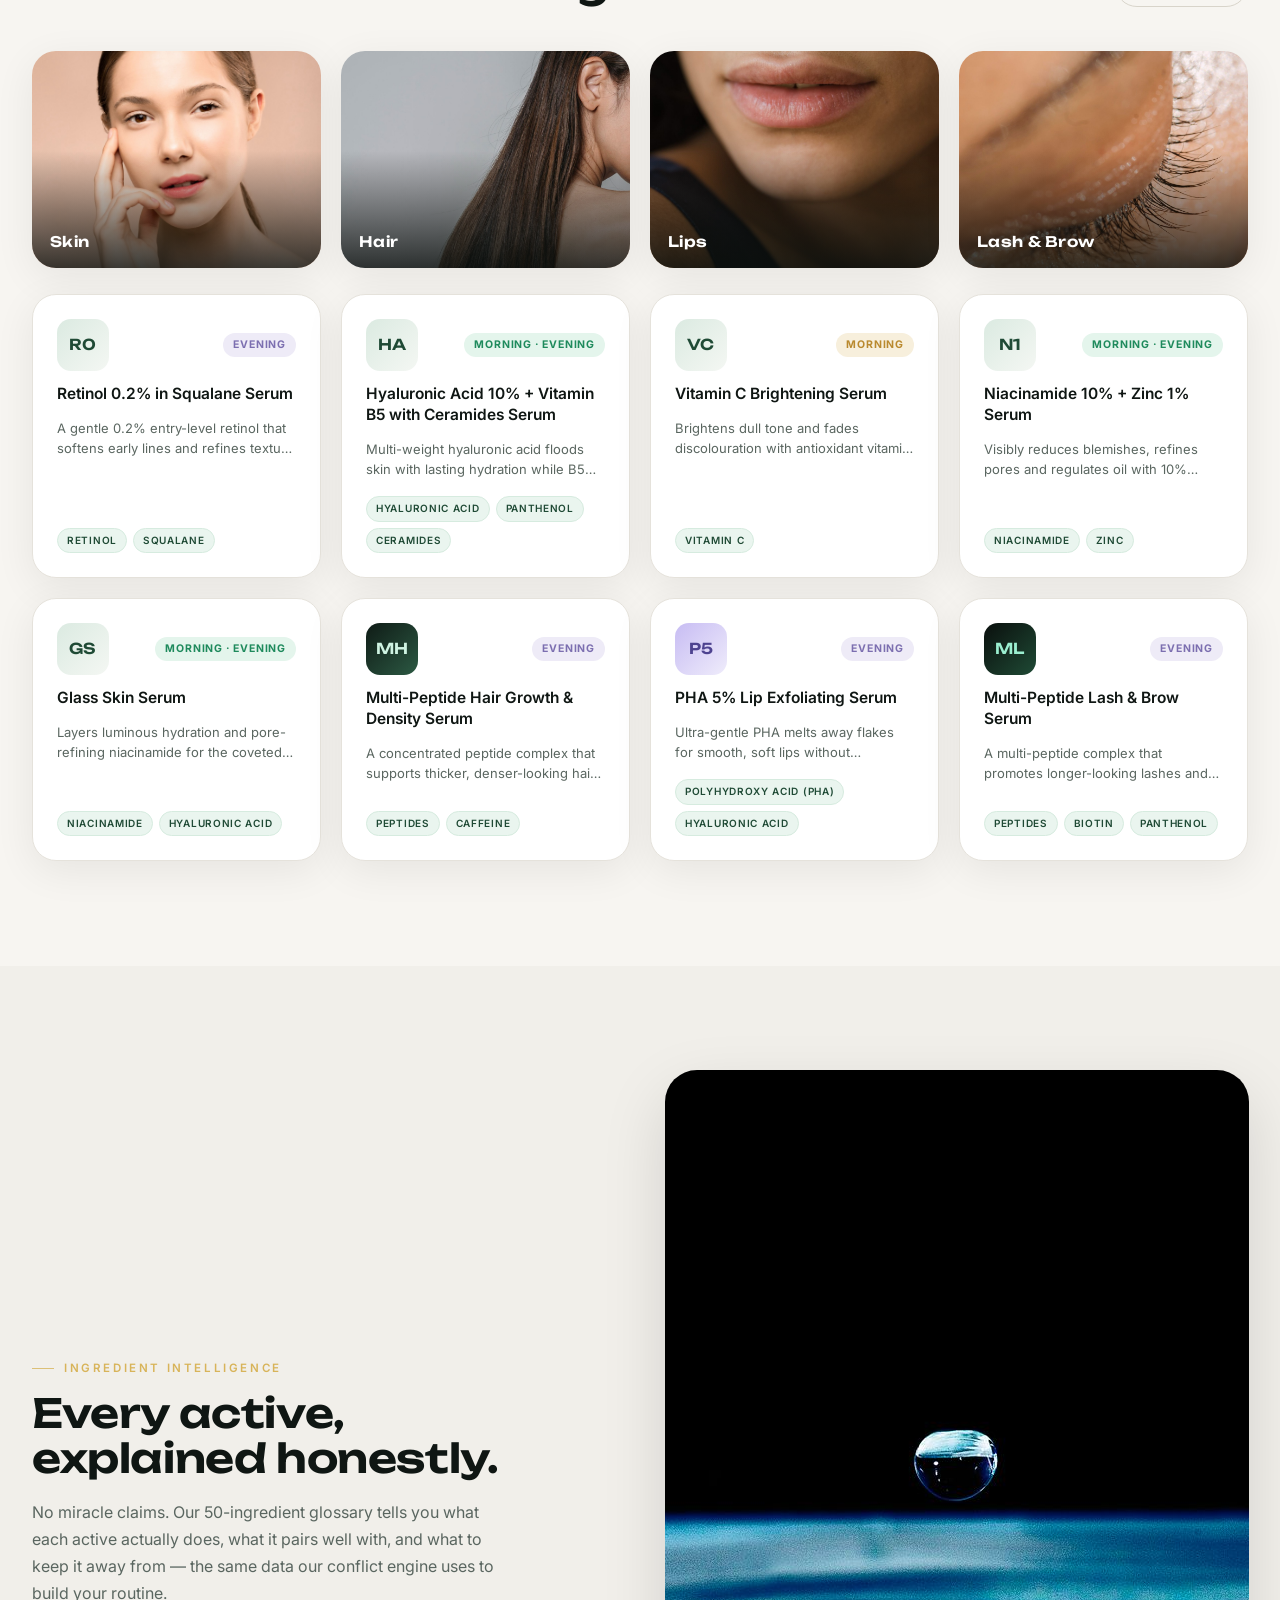
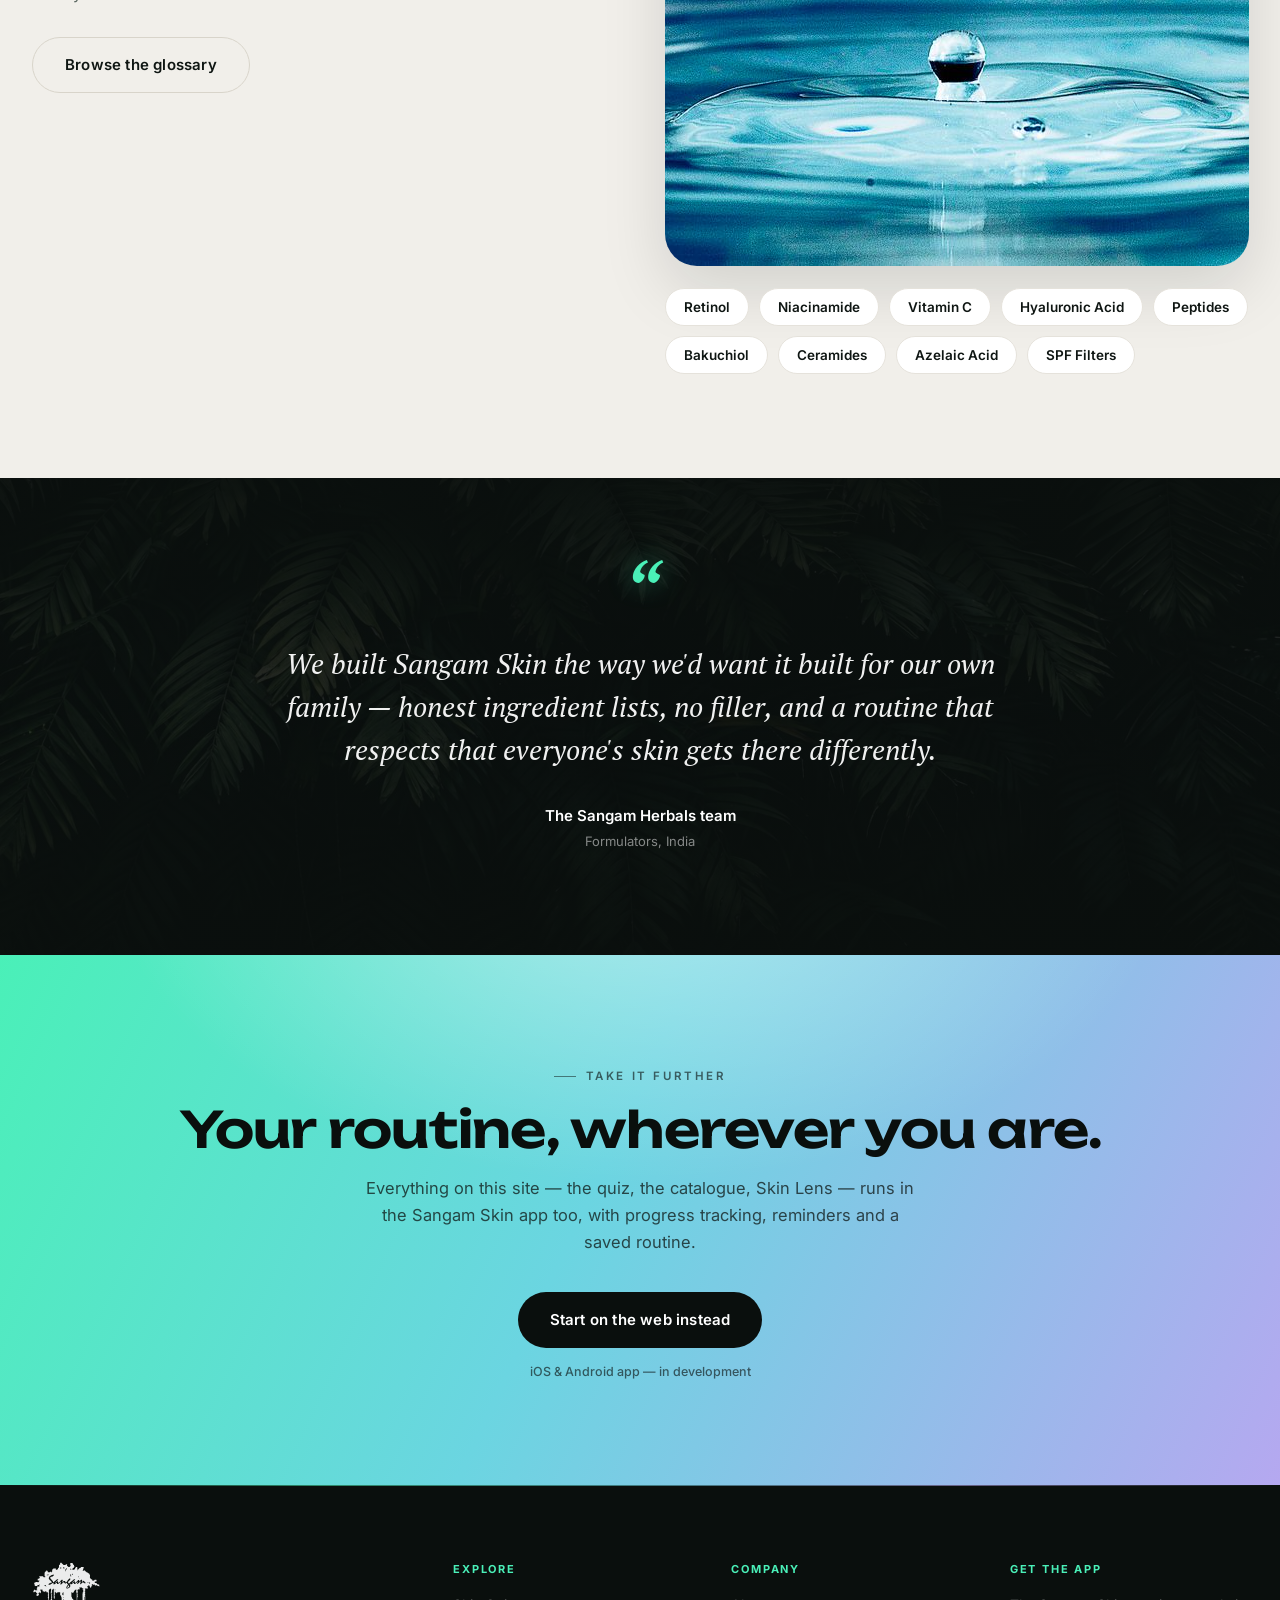
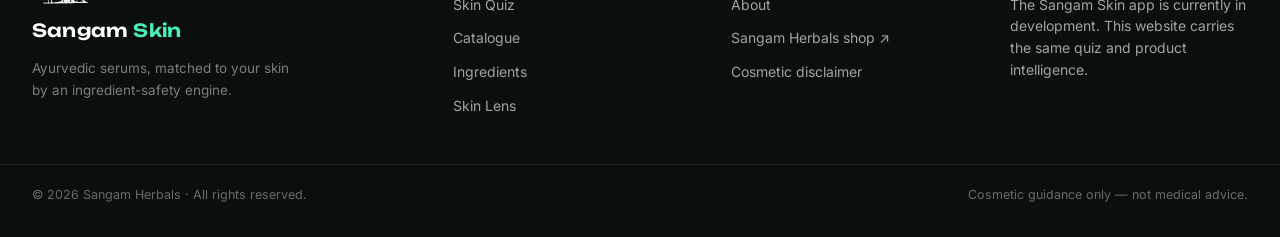
==== commit dabc44c4: "Add content-protection layer: no right-click, text copy, or image drag New protect.js on every page " ====
--- a/index.html
+++ b/index.html
@@ -300,5 +300,6 @@
 <script src="/assets/js/chrome.js"></script>
 <script src="/assets/js/home.js"></script>
 <script src="/assets/js/fx.js"></script>
+<script src="/assets/js/protect.js"></script>
 </body>
 </html>
--- a/assets/css/tokens.css
+++ b/assets/css/tokens.css
@@ -543,3 +543,17 @@
 @media (max-width: 860px) {
   .container { padding: 0 20px; }
 }
+
+/* ---- content protection: no text selection / image drag (form fields exempt) ---- */
+body {
+  -webkit-user-select: none;
+  user-select: none;
+}
+input, textarea, select, [contenteditable] {
+  -webkit-user-select: text;
+  user-select: text;
+}
+img {
+  -webkit-user-drag: none;
+  user-drag: none;
+}
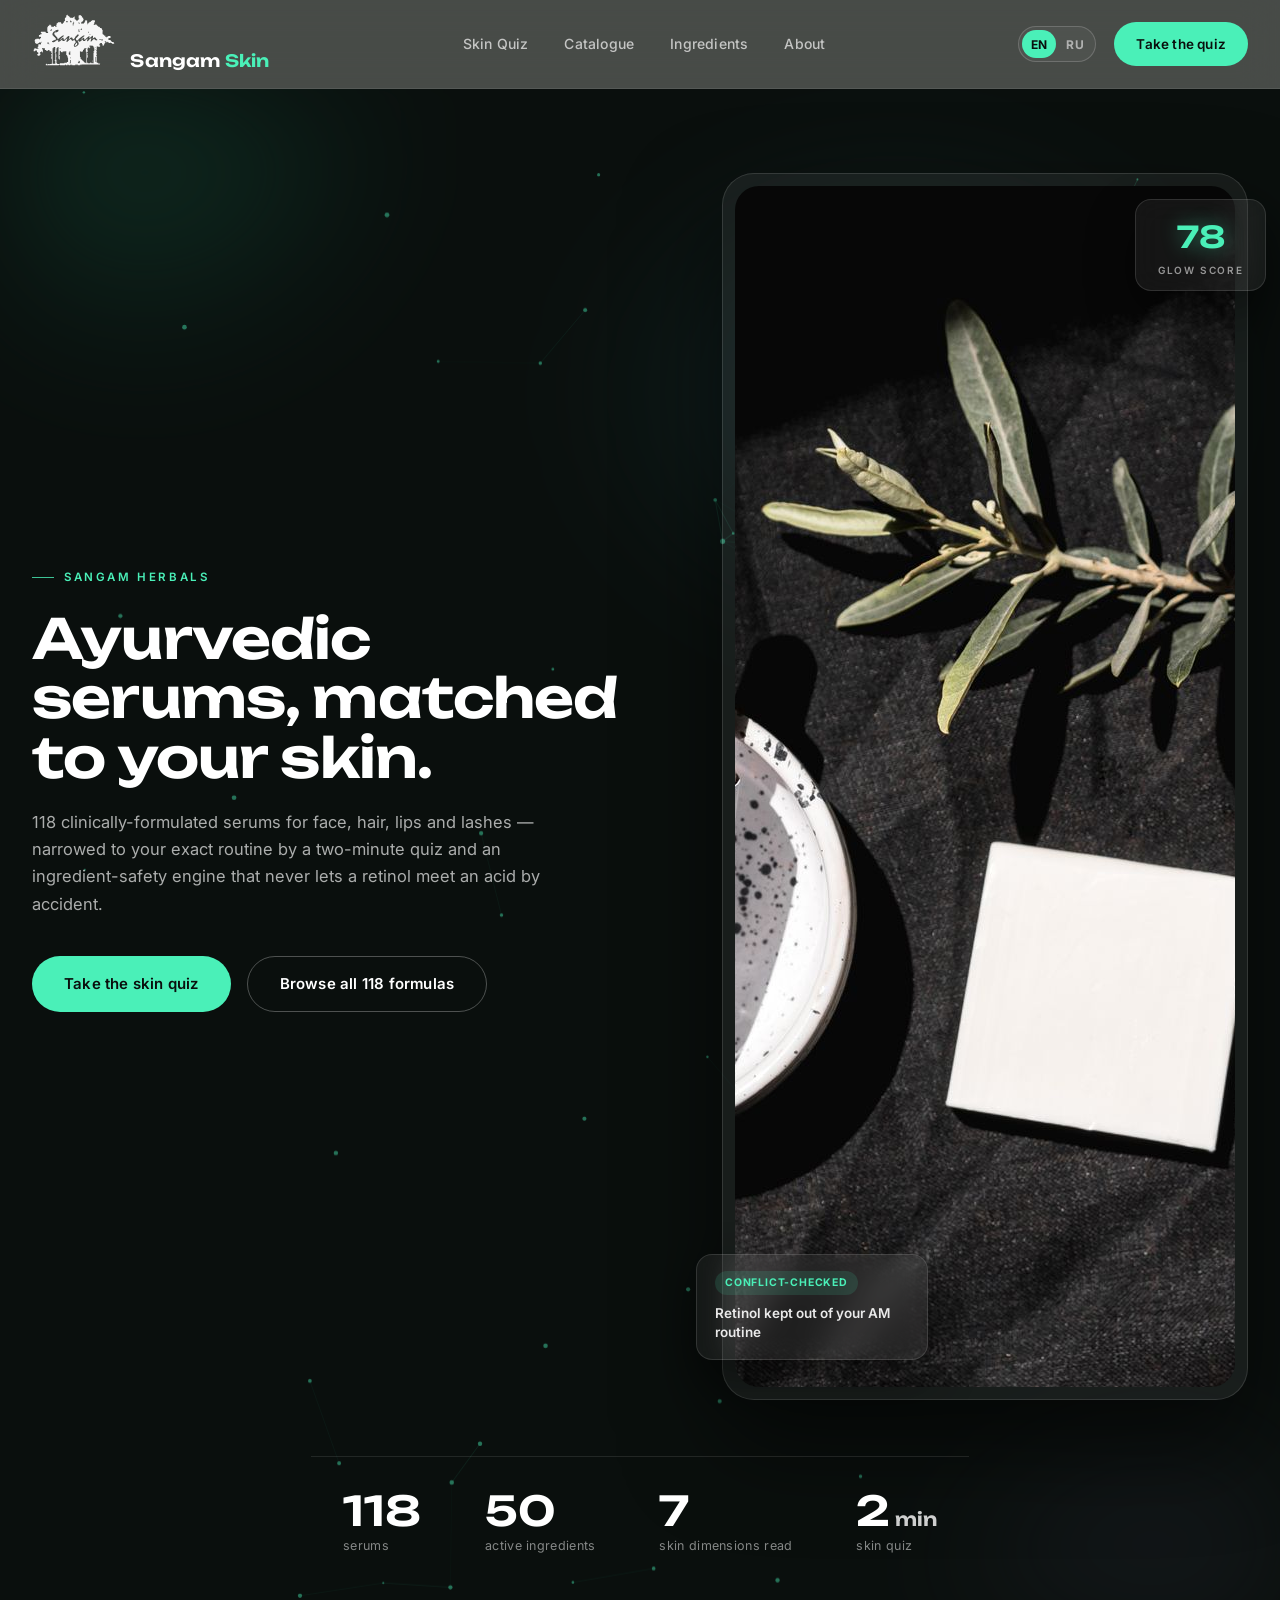
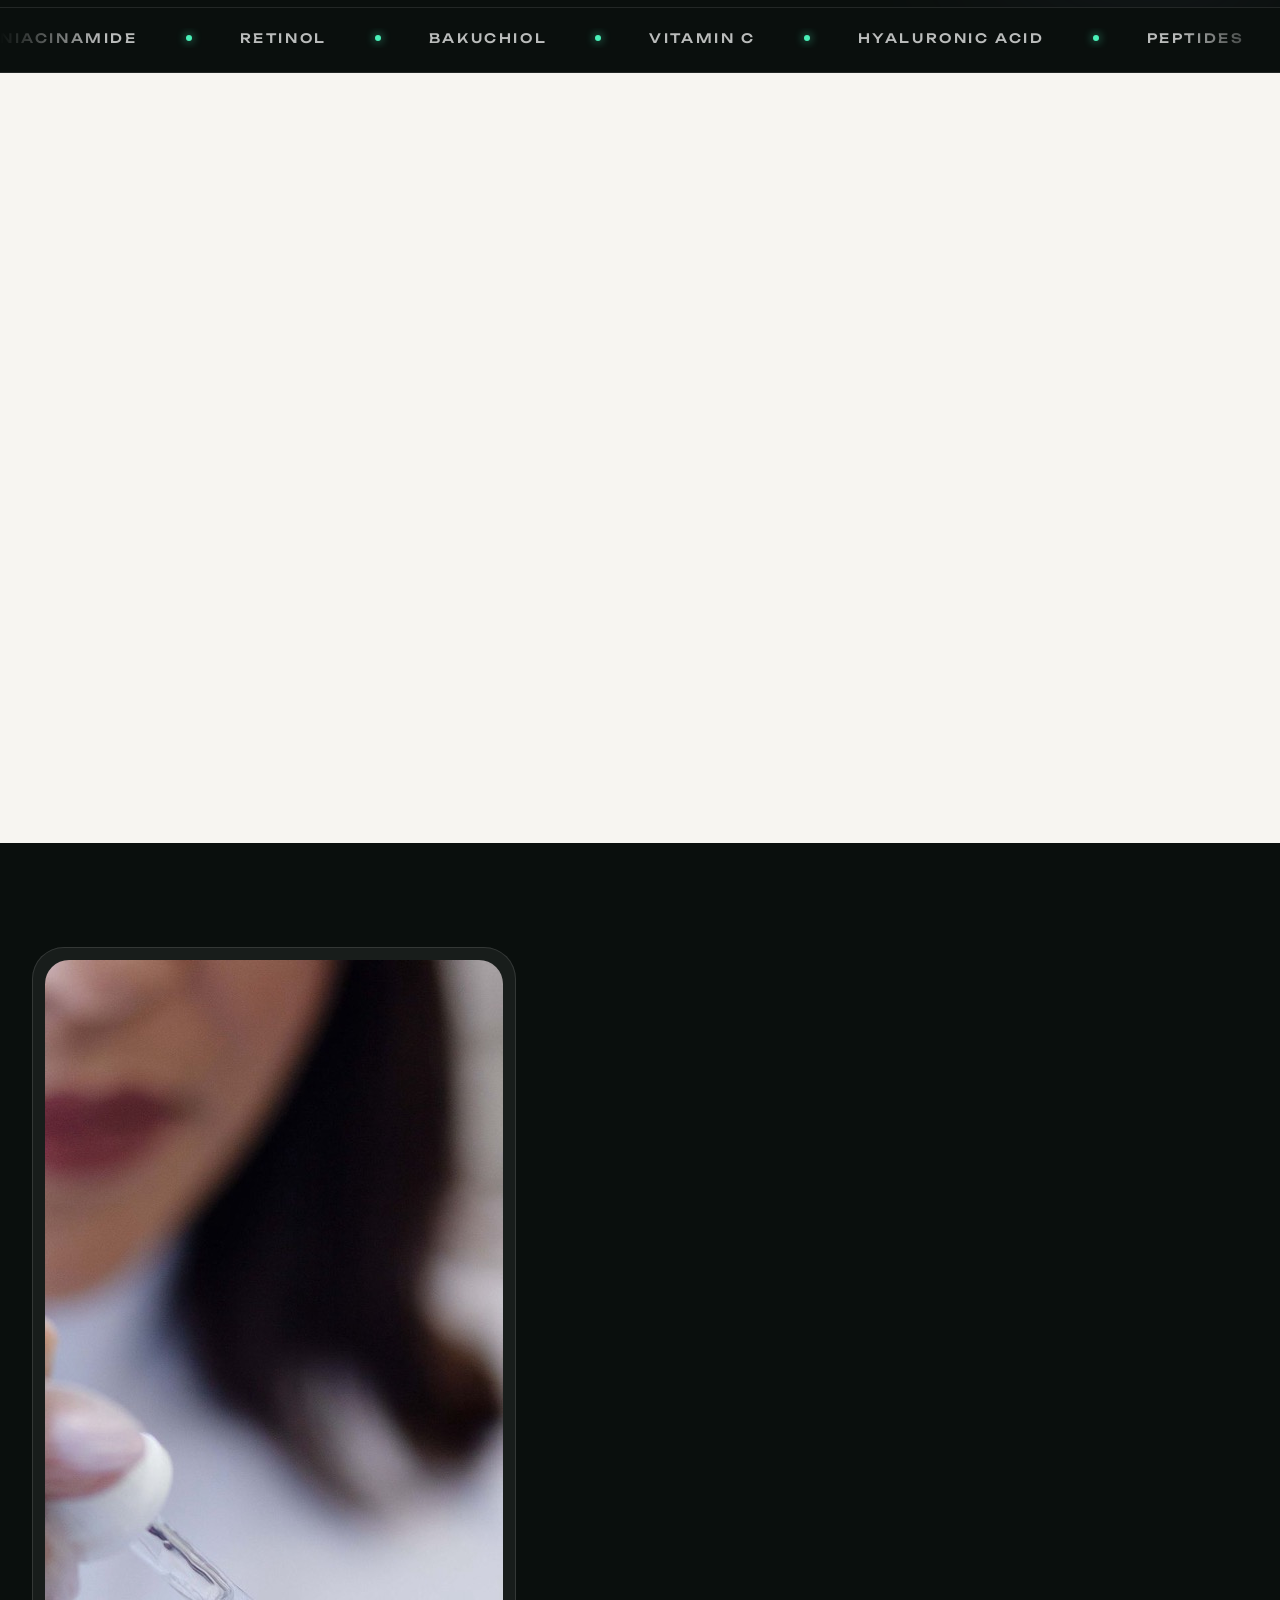
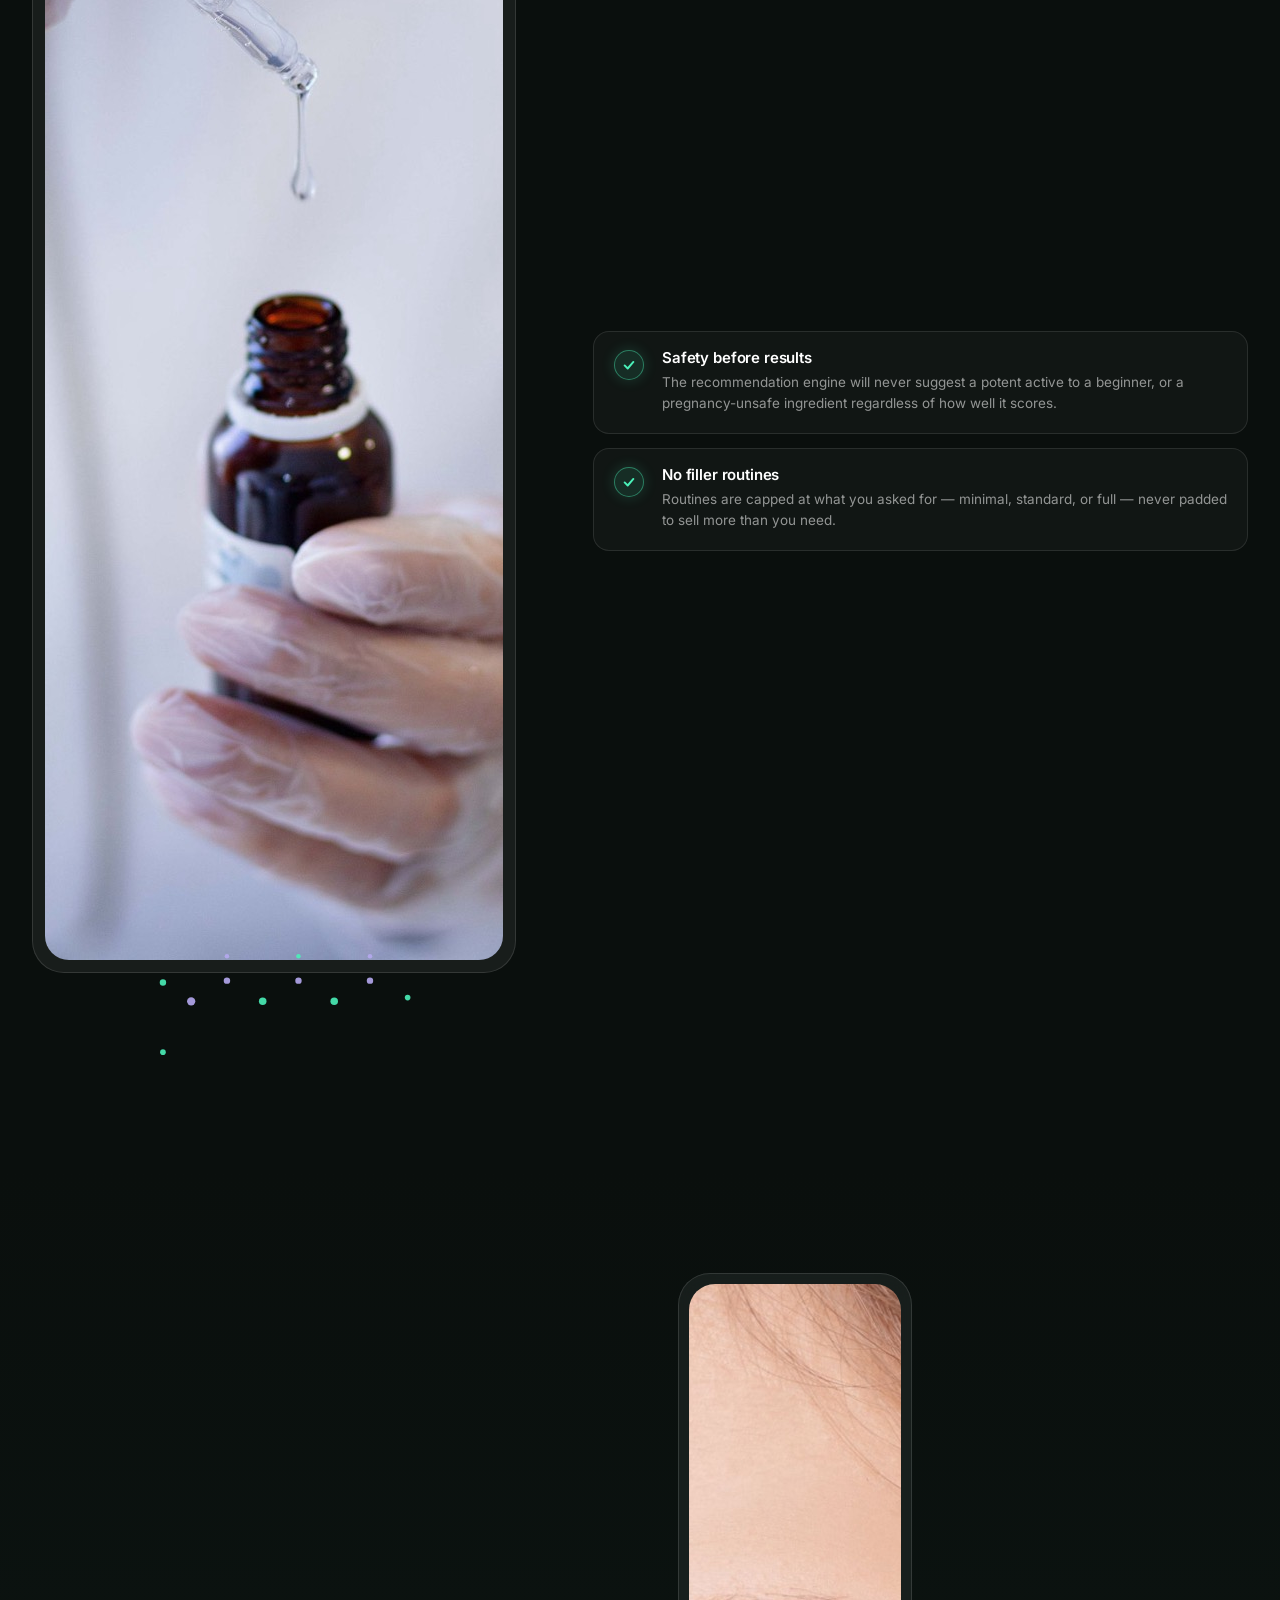
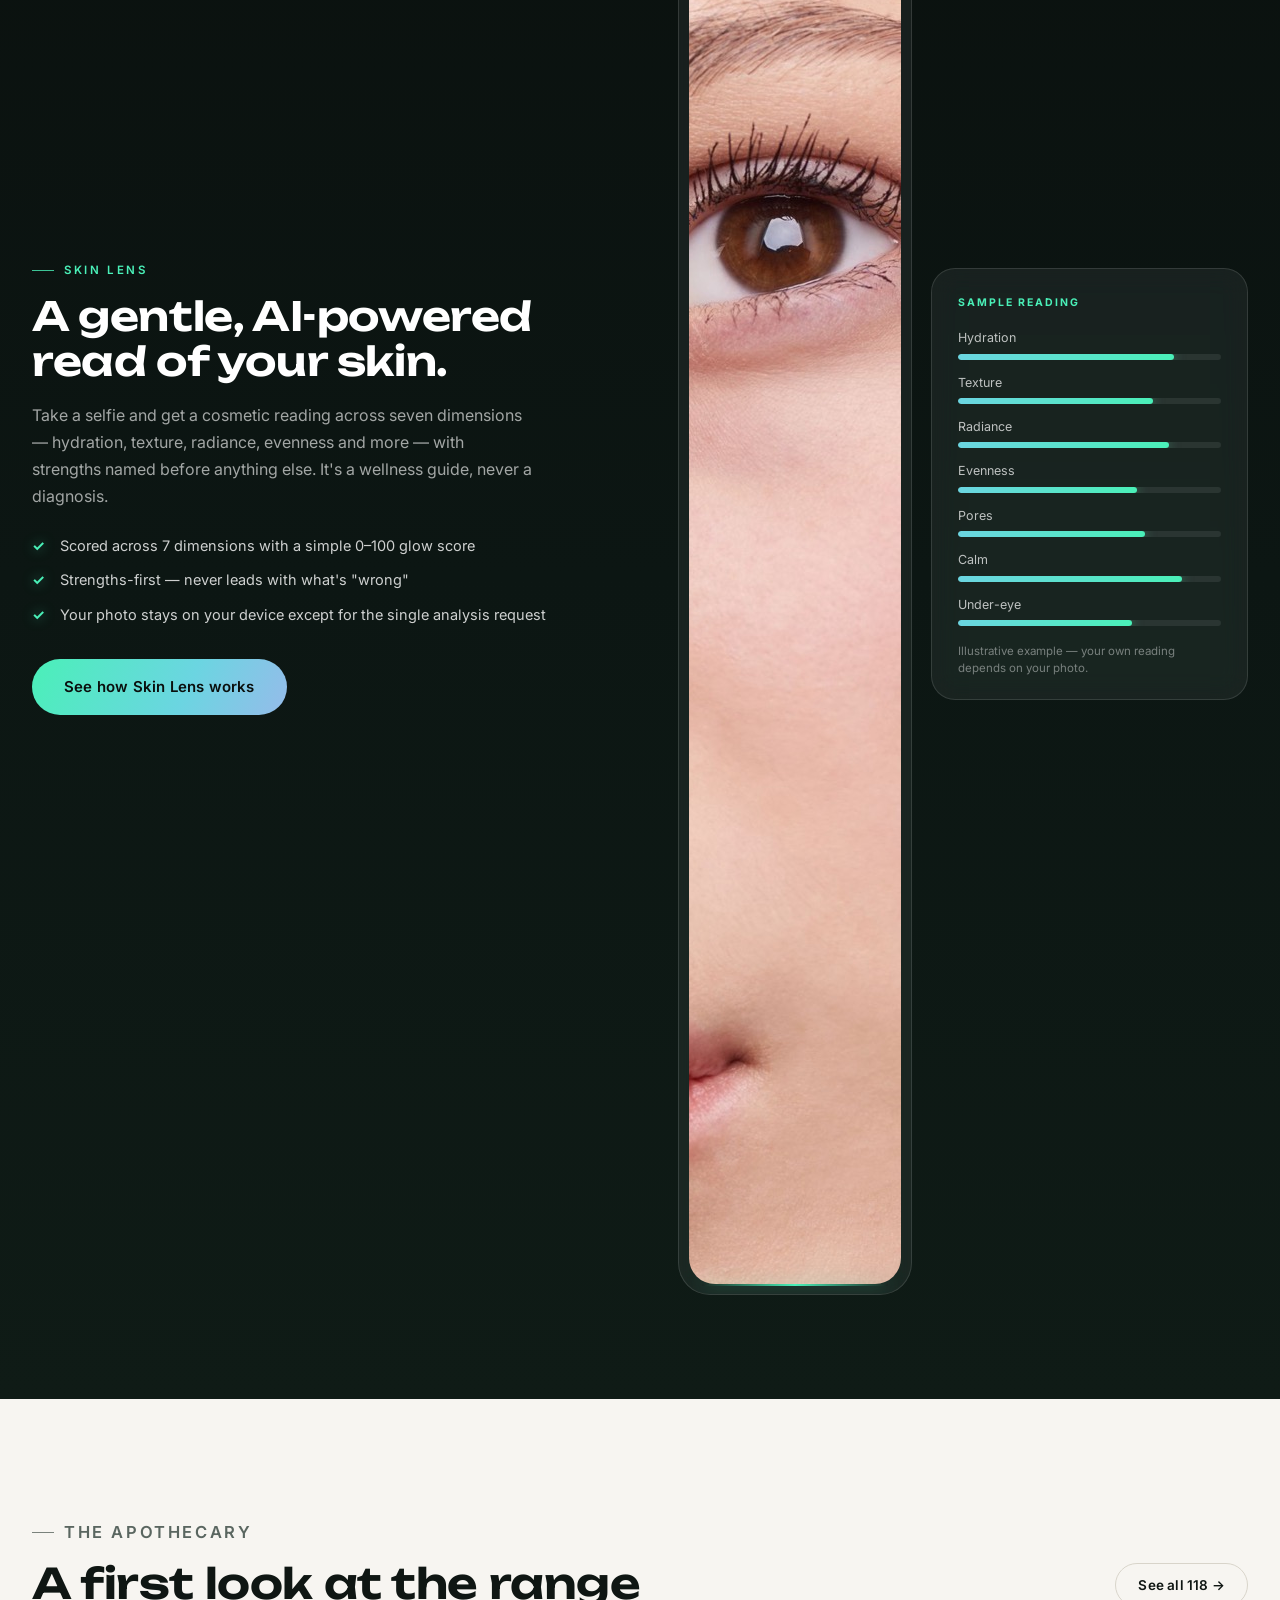
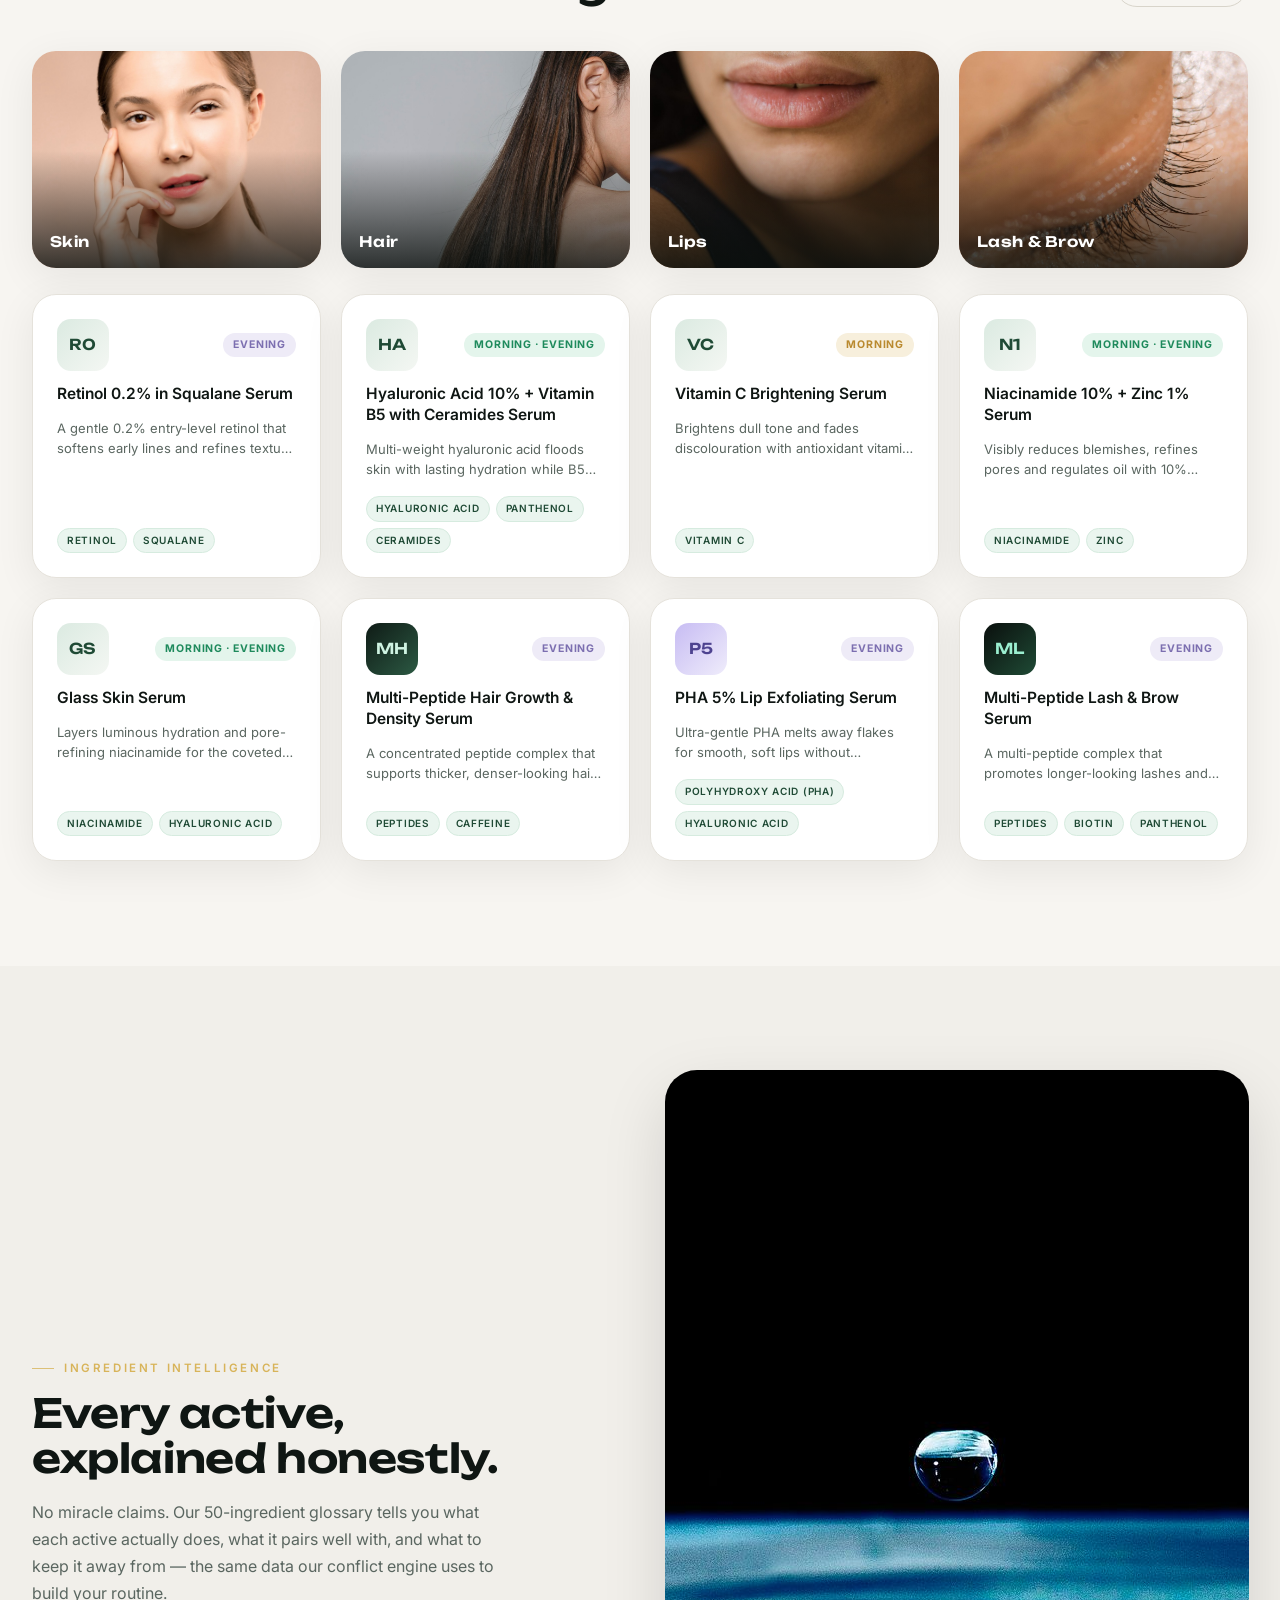
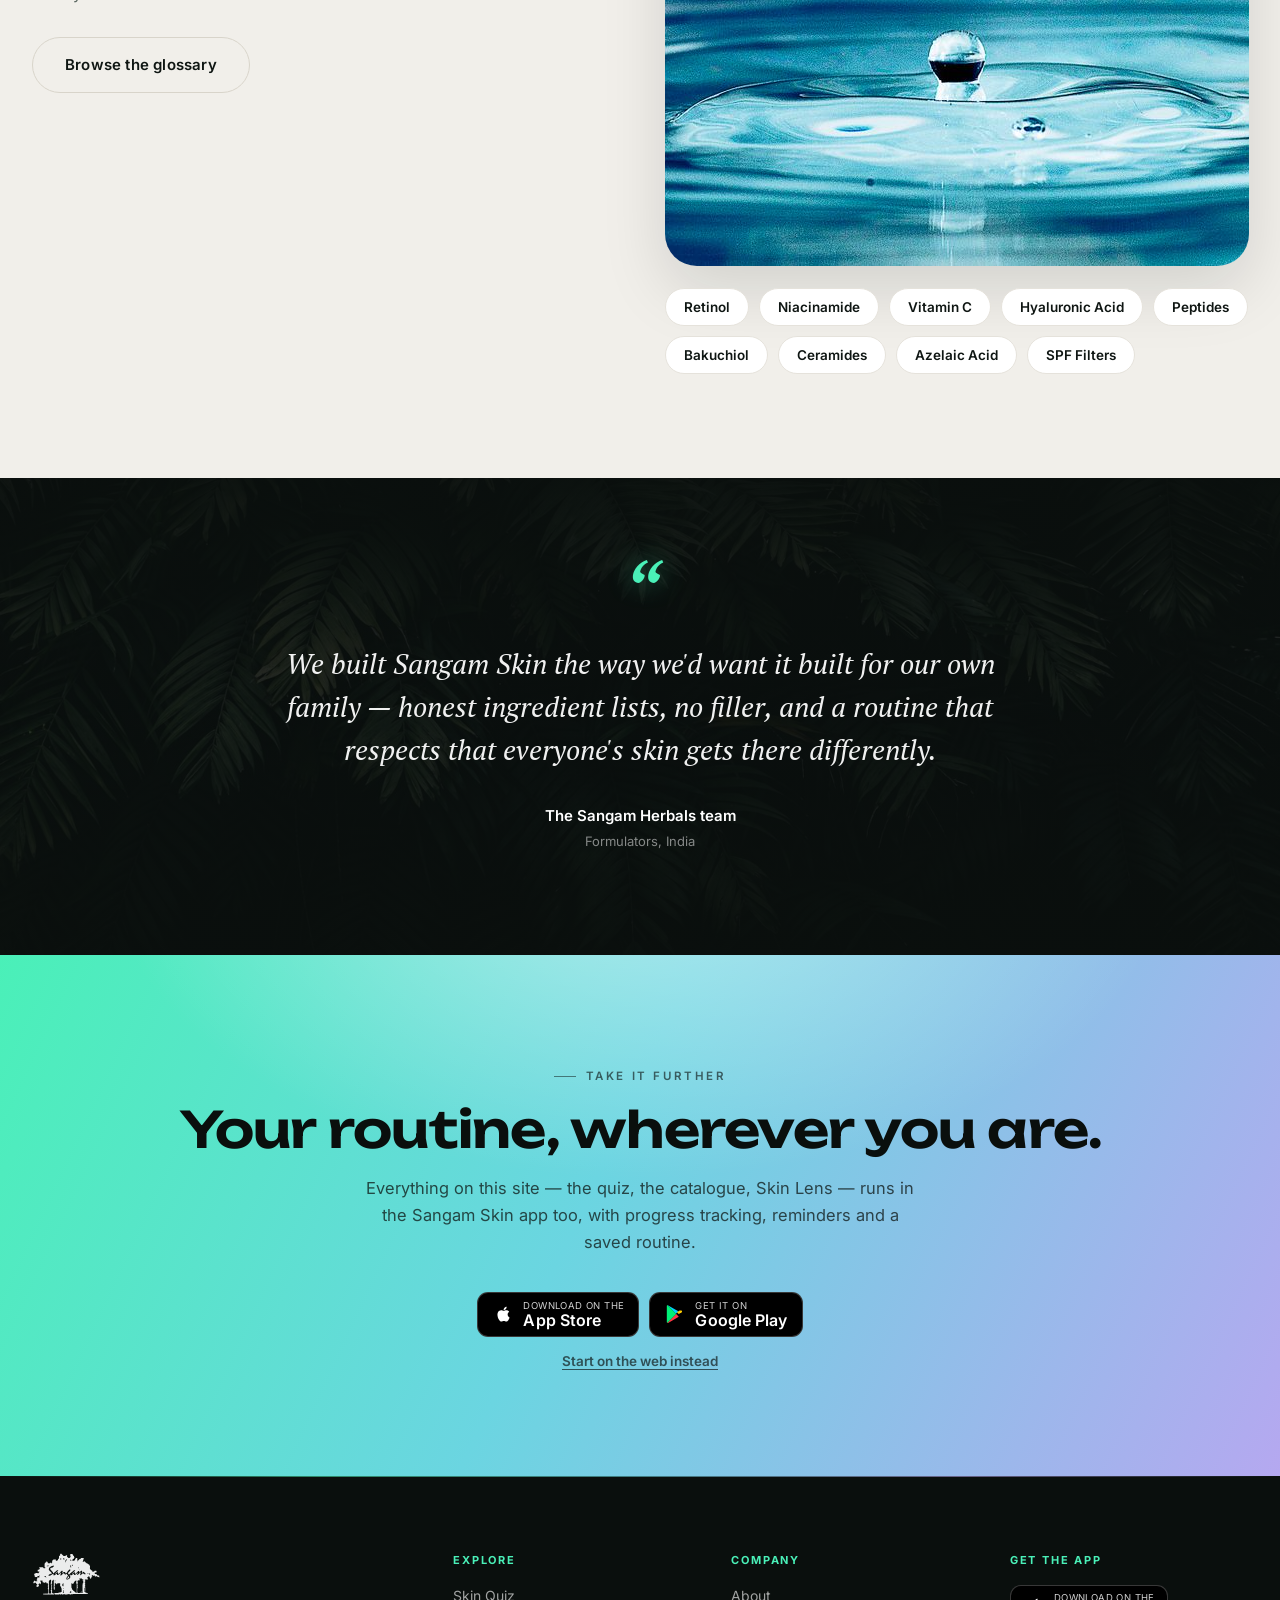
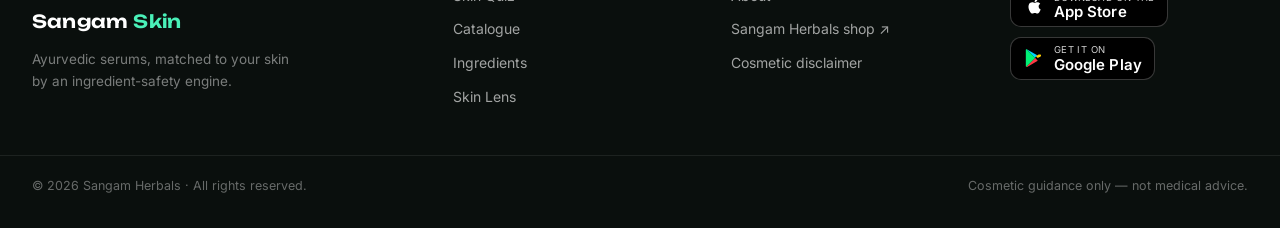
==== commit 94528b10: "Add App Store + Google Play download badges The Sangam Skin app is now live in both stores, so repla" ====
--- a/index.html
+++ b/index.html
@@ -285,8 +285,17 @@
     <h2 data-i18n="appcta_title"></h2>
     <p class="appcta__body" data-i18n="appcta_body"></p>
     <div class="appcta__ctas">
-      <a class="btn btn--primary" href="/quiz.html" data-i18n="appcta_cta_web"></a>
-      <span class="appcta__soon" data-i18n="appcta_soon"></span>
+      <div class="store-badges">
+        <a class="store-badge" href="https://apps.apple.com/app/id6791218190" target="_blank" rel="noopener" aria-label="Download Sangam Skin on the App Store">
+          <svg class="store-badge__glyph" viewBox="0 0 24 24" aria-hidden="true"><path fill="currentColor" d="M17.05 12.54c-.02-2.06 1.68-3.05 1.76-3.1-.96-1.4-2.45-1.6-2.98-1.62-1.27-.13-2.48.75-3.12.75-.64 0-1.64-.73-2.7-.71-1.39.02-2.67.81-3.38 2.05-1.44 2.5-.37 6.2 1.03 8.23.69.99 1.51 2.11 2.58 2.07 1.04-.04 1.43-.67 2.68-.67 1.25 0 1.6.67 2.7.65 1.11-.02 1.82-1.01 2.5-2.01.79-1.15 1.11-2.27 1.13-2.33-.02-.01-2.17-.83-2.2-3.3zM15.1 6.6c.57-.69.95-1.65.85-2.6-.82.03-1.81.54-2.4 1.23-.53.6-.99 1.58-.87 2.51.91.07 1.85-.46 2.42-1.14z"/></svg>
+          <span class="store-badge__text"><small>Download on the</small><strong>App Store</strong></span>
+        </a>
+        <a class="store-badge" href="https://play.google.com/store/apps/details?id=com.sangamherbals.skin" target="_blank" rel="noopener" aria-label="Get Sangam Skin on Google Play">
+          <svg class="store-badge__glyph" viewBox="0 0 24 24" aria-hidden="true"><path fill="#00D3FF" d="M3.6 2.3 13 11.7l2.6-2.6z"/><path fill="#FFCE00" d="m17.1 8.3-3.1 1.8L16.1 12l3-1.7c.8-.5.8-1.5 0-2z"/><path fill="#00F076" d="M3.6 2.3 13.4 12l-9.8 9.7c-.3-.2-.5-.6-.5-1.1V3.4c0-.5.2-.9.5-1.1z"/><path fill="#FF3945" d="M13.4 12 3.6 21.7c.4.2.9.2 1.4-.1l11.1-6.5z"/></svg>
+          <span class="store-badge__text"><small>GET IT ON</small><strong>Google Play</strong></span>
+        </a>
+      </div>
+      <a class="appcta__web-link" href="/quiz.html" data-i18n="appcta_cta_web"></a>
     </div>
   </div>
 </section>
--- a/assets/css/site.css
+++ b/assets/css/site.css
@@ -116,6 +116,27 @@
 }
 .footer__col a, .footer__app-note { font-size: 14px; color: rgba(255, 255, 255, 0.62); transition: color 0.2s ease; }
 .footer__col a:hover { color: var(--mint); }
+
+/* ---------- app store badges (footer + homepage CTA; self-contained SVG) ---------- */
+.store-badges { display: flex; flex-wrap: wrap; gap: 10px; }
+.store-badge {
+  display: inline-flex; align-items: center; gap: 9px;
+  padding: 8px 14px; border-radius: 11px;
+  background: #000; color: #fff !important;
+  border: 1px solid rgba(255, 255, 255, 0.22);
+  text-decoration: none; line-height: 1;
+  transition: transform 0.18s ease, box-shadow 0.18s ease, border-color 0.18s ease;
+}
+.store-badge:hover {
+  transform: translateY(-2px); border-color: rgba(255, 255, 255, 0.4);
+  box-shadow: 0 10px 26px rgba(0, 0, 0, 0.34);
+}
+.store-badge__glyph { width: 22px; height: 22px; flex: 0 0 auto; }
+.store-badge__text { display: flex; flex-direction: column; gap: 2px; text-align: left; }
+.store-badge__text small { font-size: 9.5px; letter-spacing: 0.4px; opacity: 0.82; text-transform: uppercase; white-space: nowrap; }
+.store-badge__text strong { font-size: 16px; font-weight: 600; letter-spacing: 0.1px; white-space: nowrap; }
+.store-badges--footer .store-badge { padding: 7px 12px; }
+.store-badges--footer .store-badge__text strong { font-size: 15px; }
 .footer__legal {
   display: flex; justify-content: space-between; flex-wrap: wrap; gap: 8px;
   padding: 20px 32px 32px; border-top: 1px solid rgba(255, 255, 255, 0.08);
--- a/assets/css/home.css
+++ b/assets/css/home.css
@@ -742,6 +742,12 @@
   box-shadow: 0 20px 48px rgba(10, 15, 13, 0.38);
 }
 .appcta__soon { font-size: 12.5px; font-weight: 500; color: rgba(10, 15, 13, 0.62); }
+.appcta .store-badges { justify-content: center; }
+.appcta__web-link {
+  font-size: 13.5px; font-weight: 600; color: rgba(10, 15, 13, 0.66);
+  text-decoration: underline; text-underline-offset: 3px; transition: color 0.2s ease;
+}
+.appcta__web-link:hover { color: var(--obsidian); }
 
 /* ============================ responsive ============================ */
 @media (max-width: 1080px) {
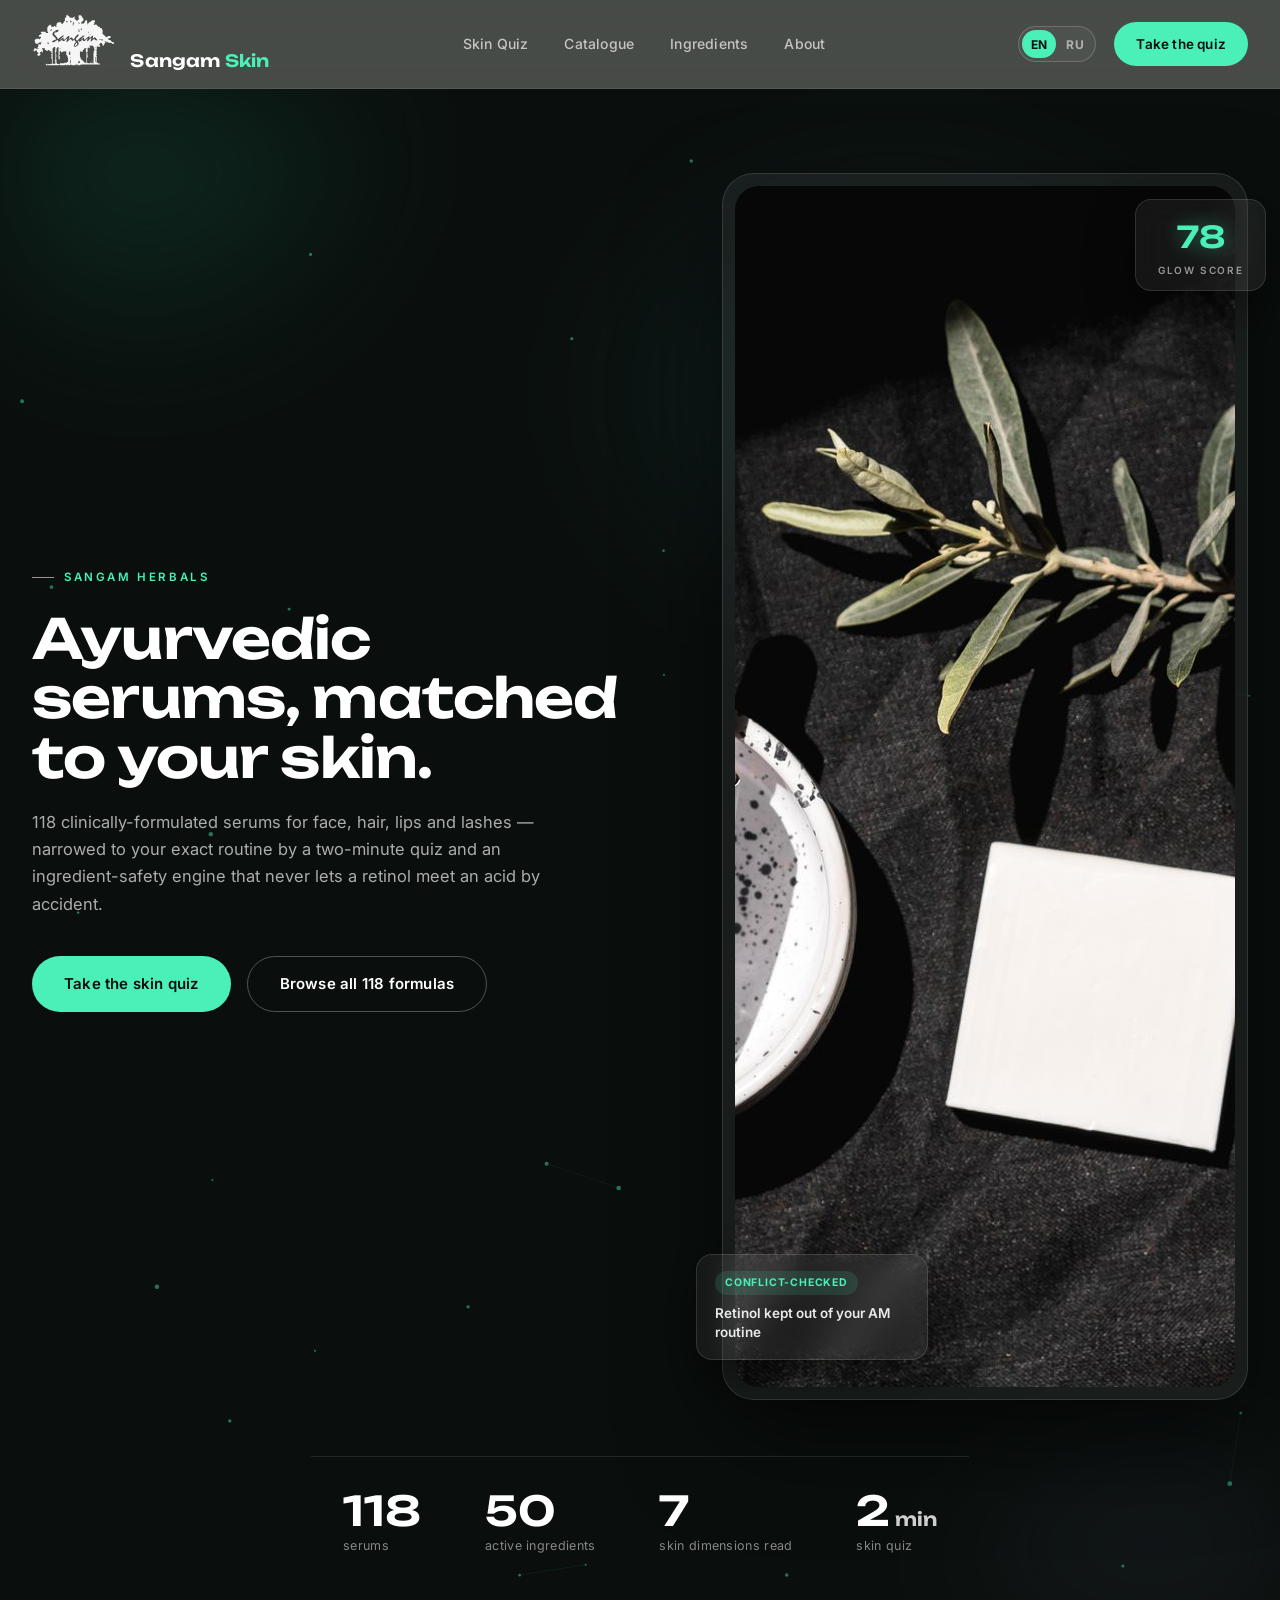
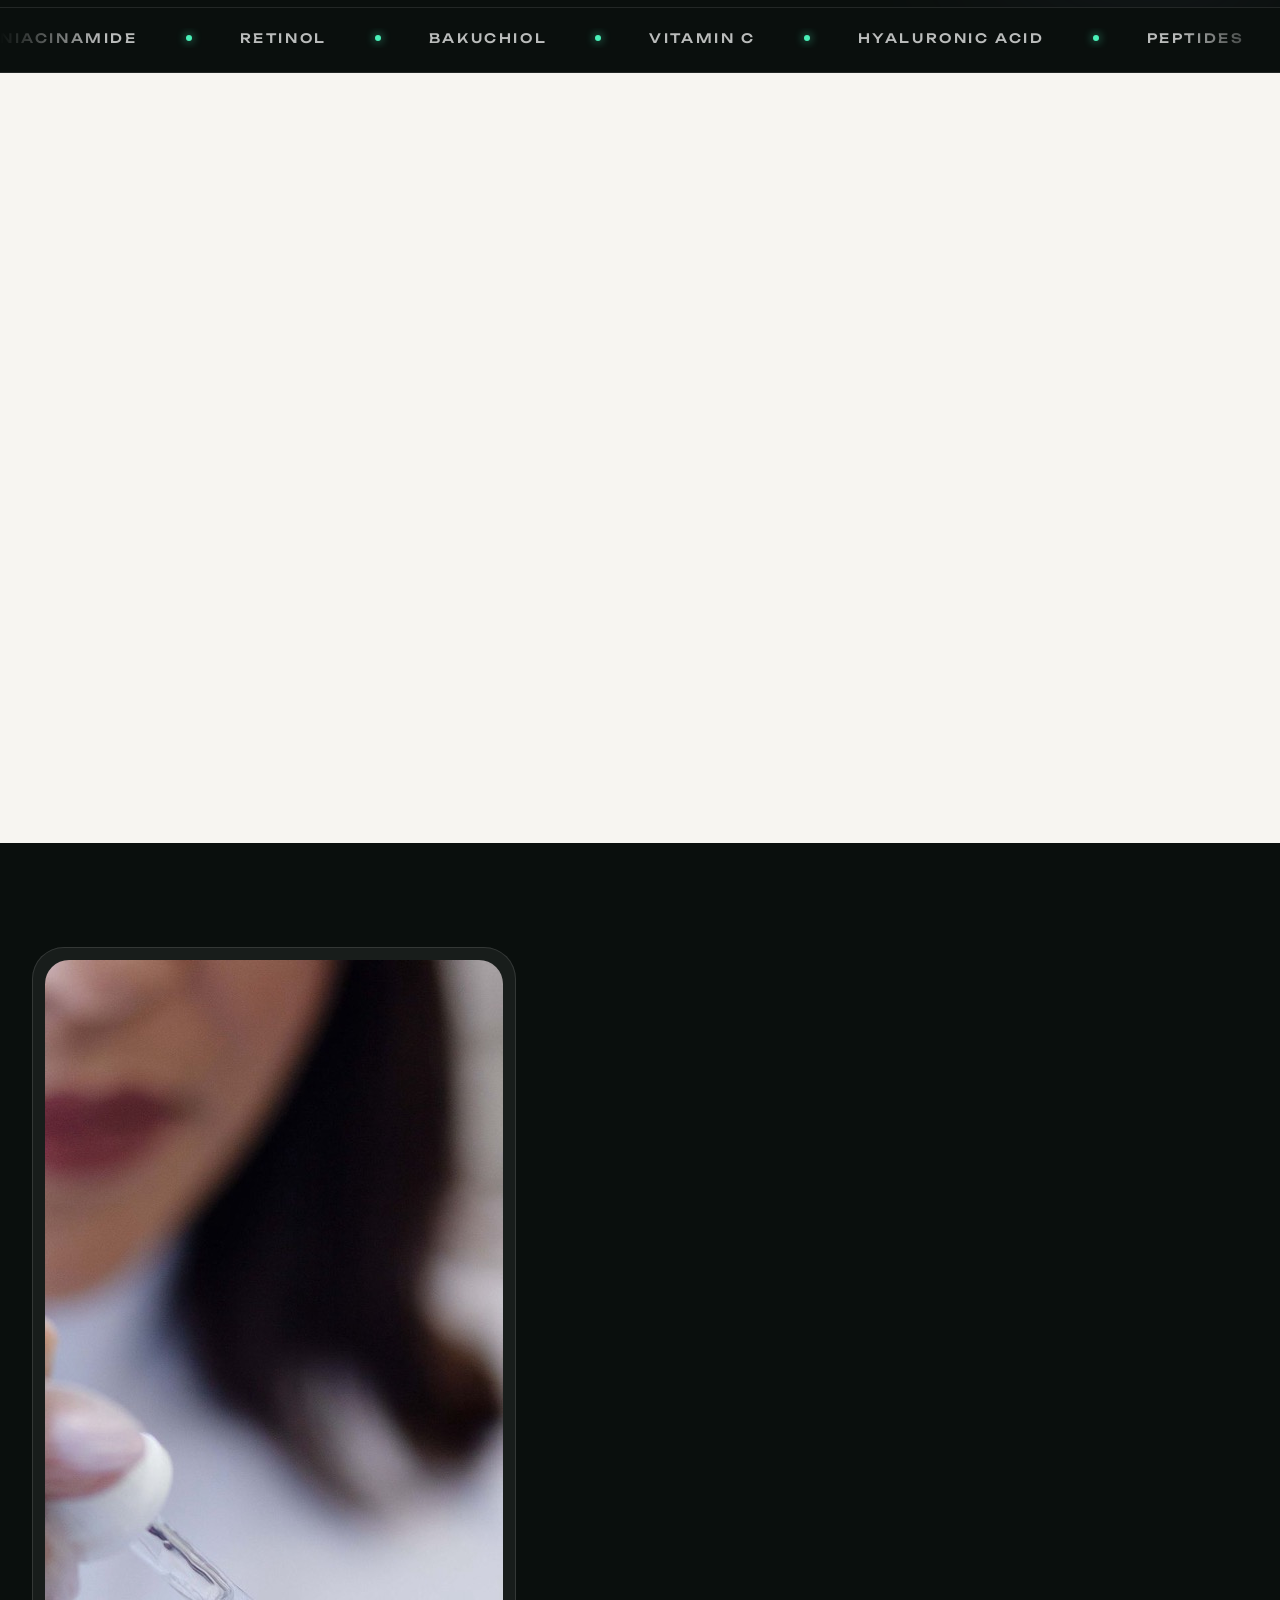
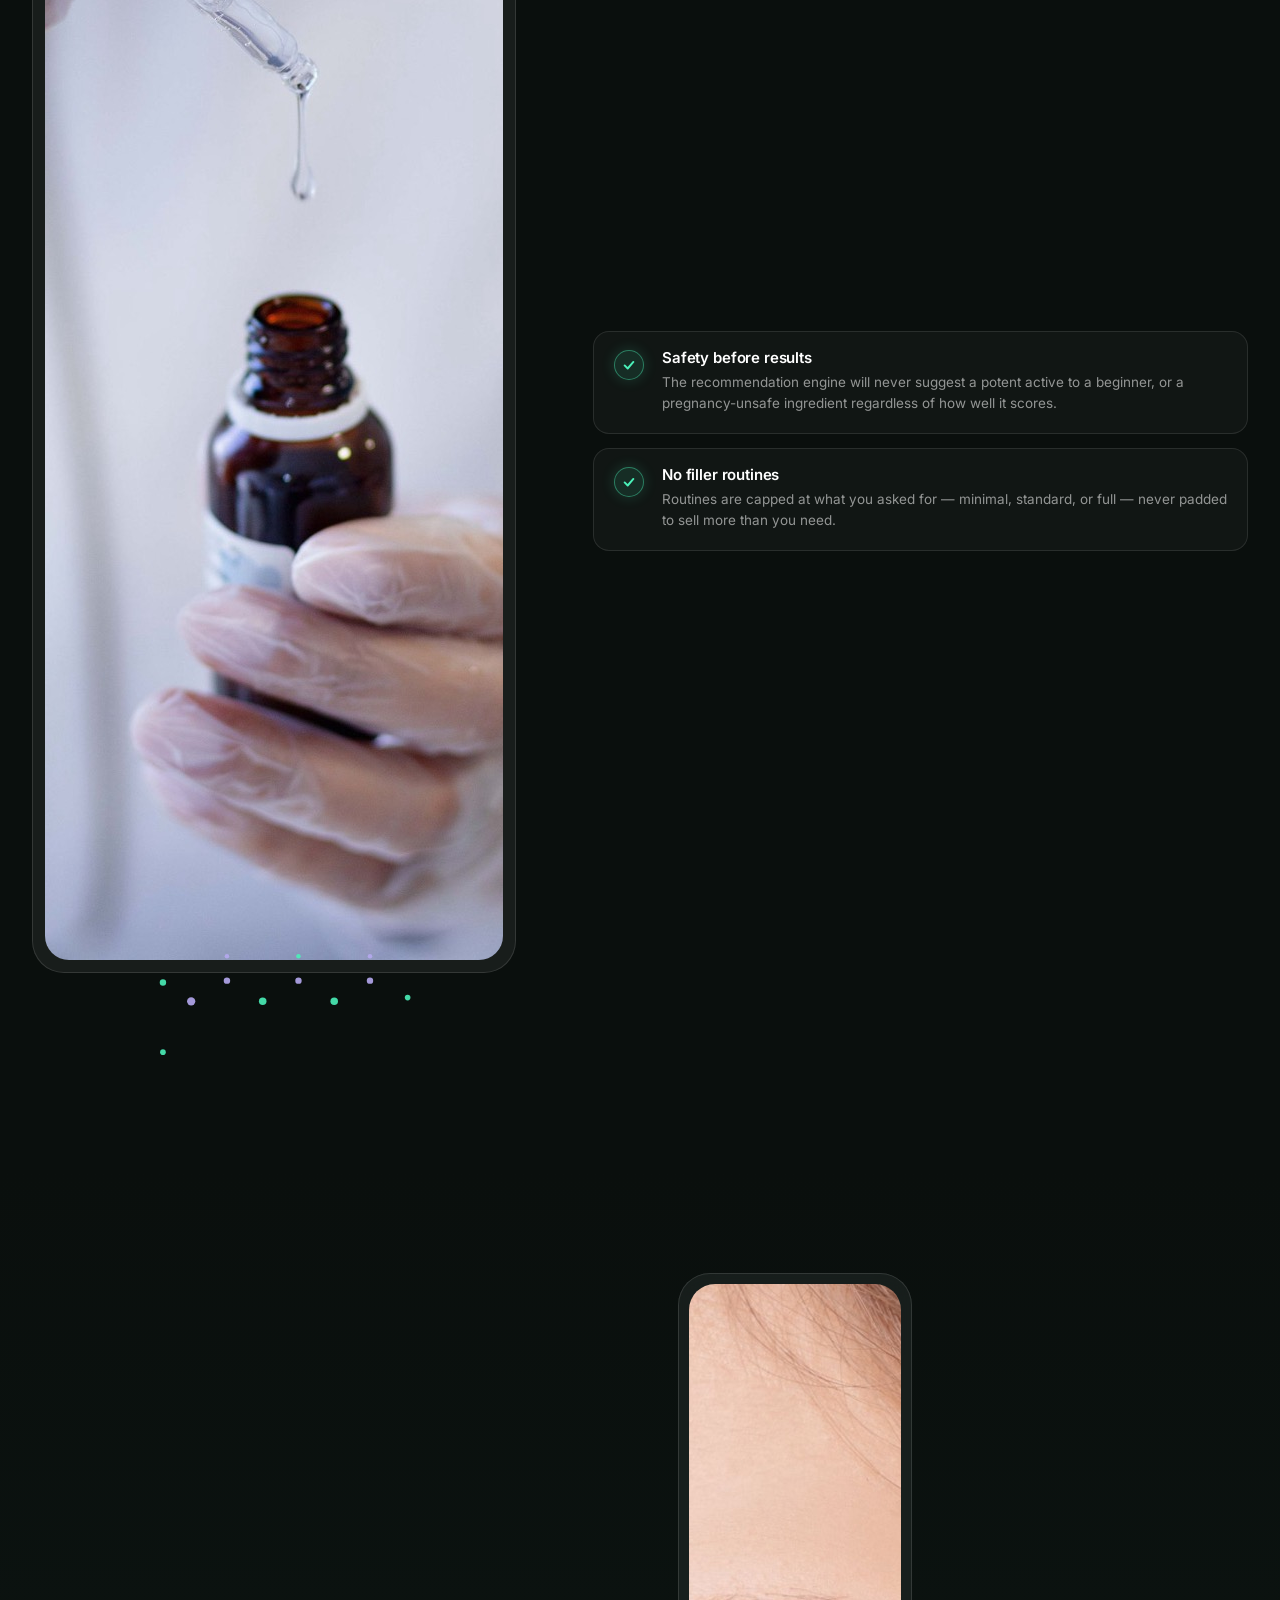
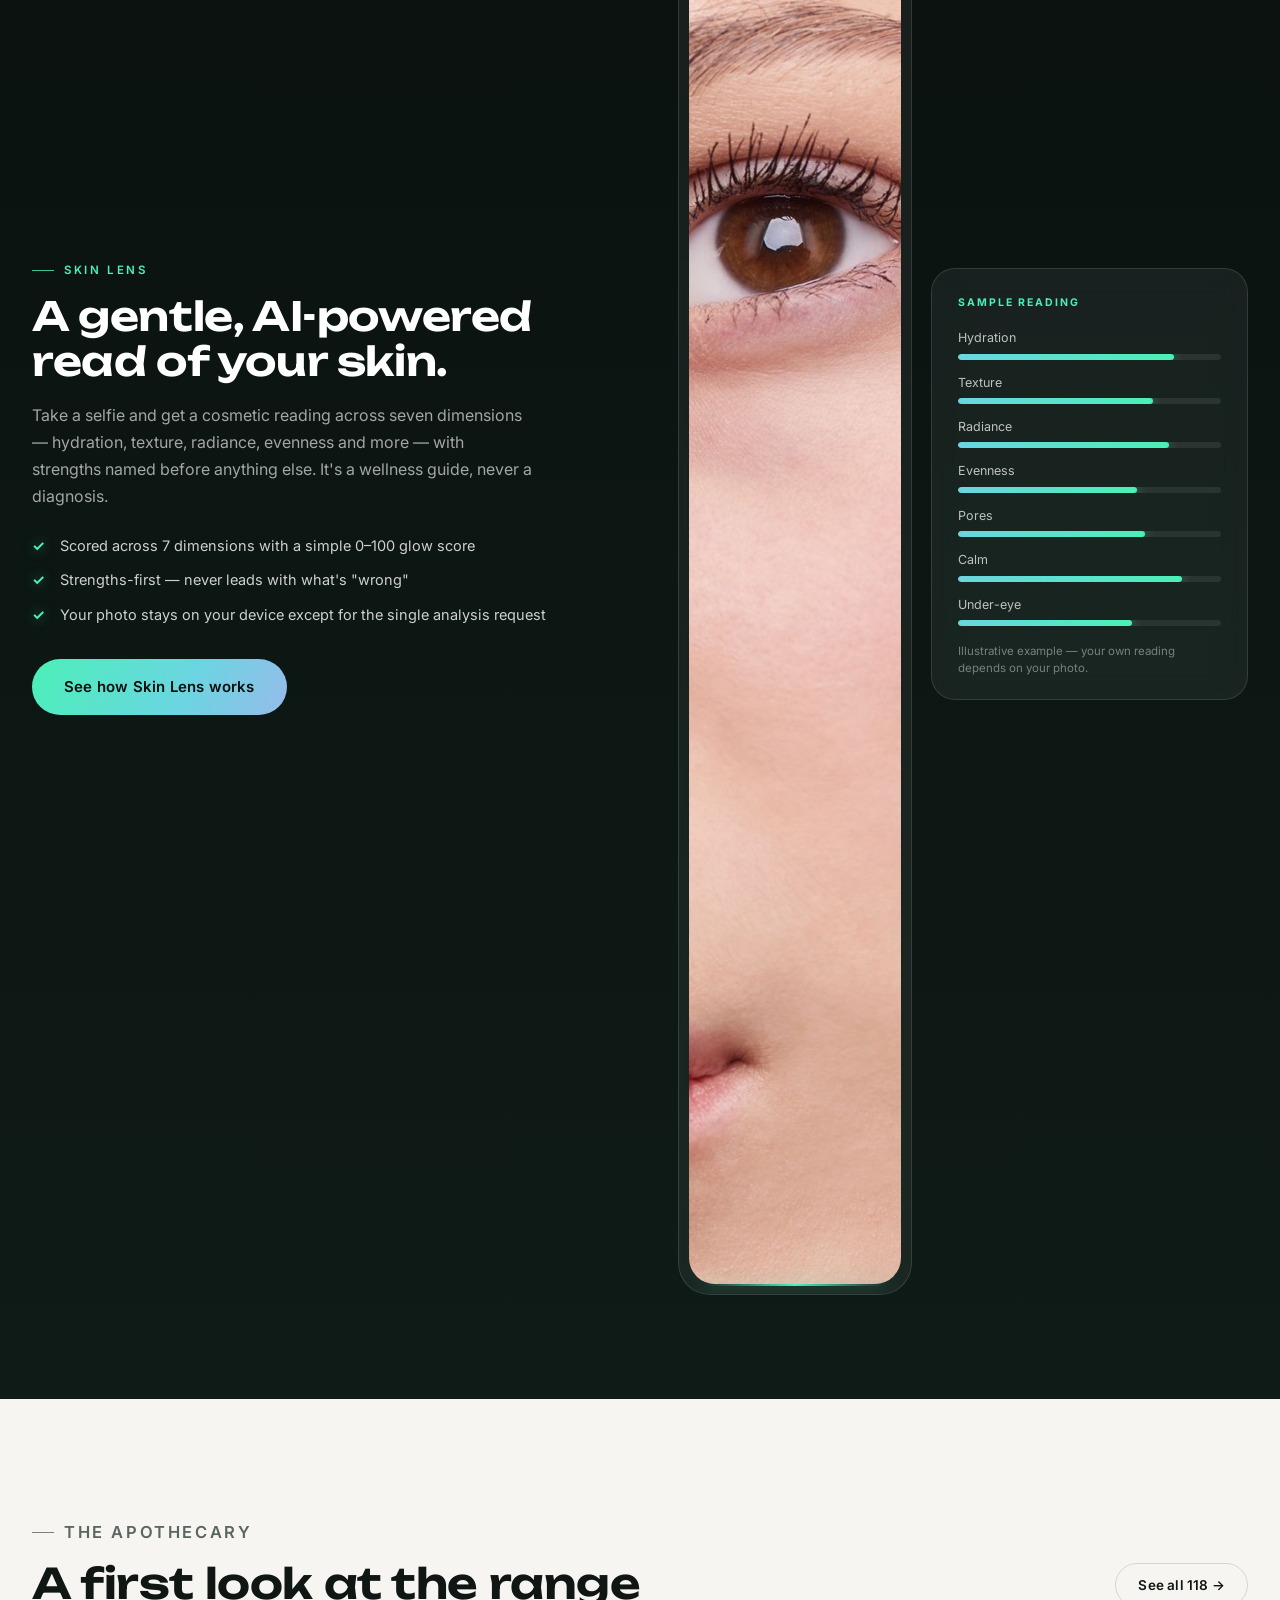
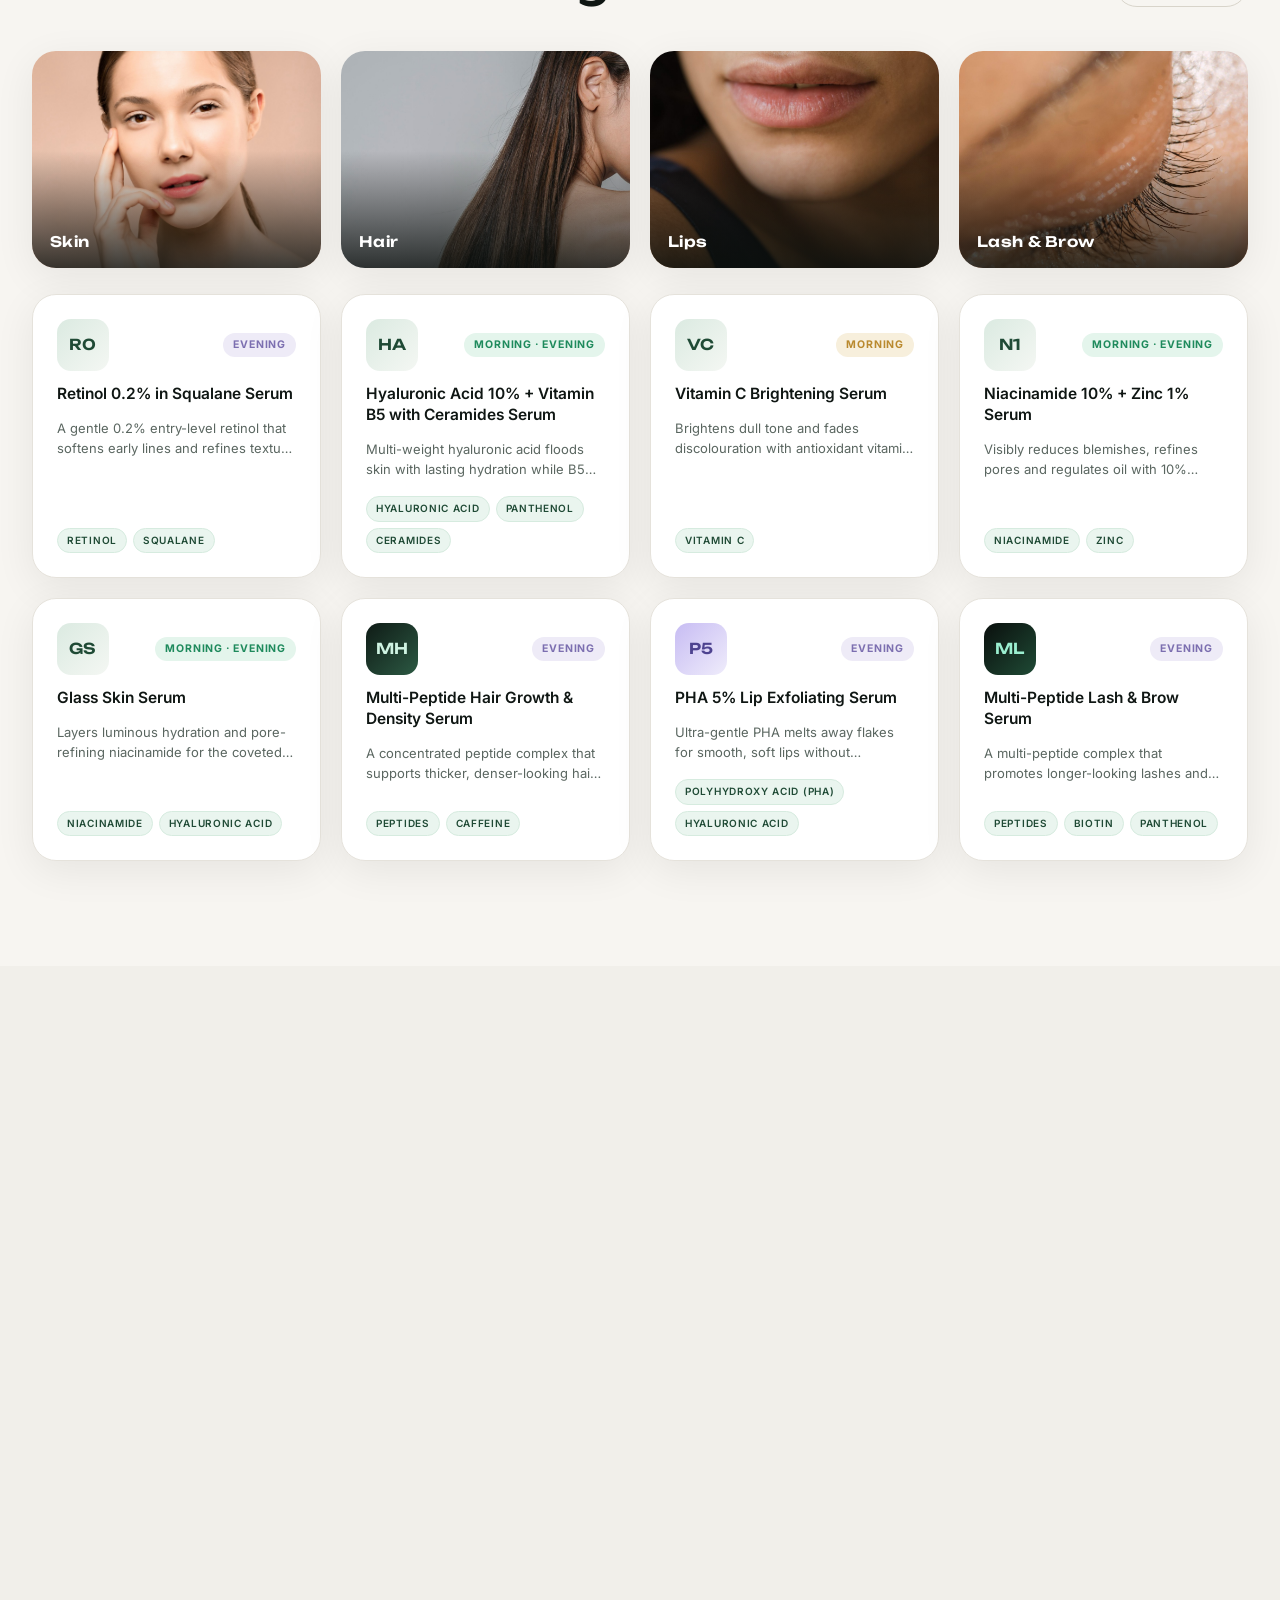
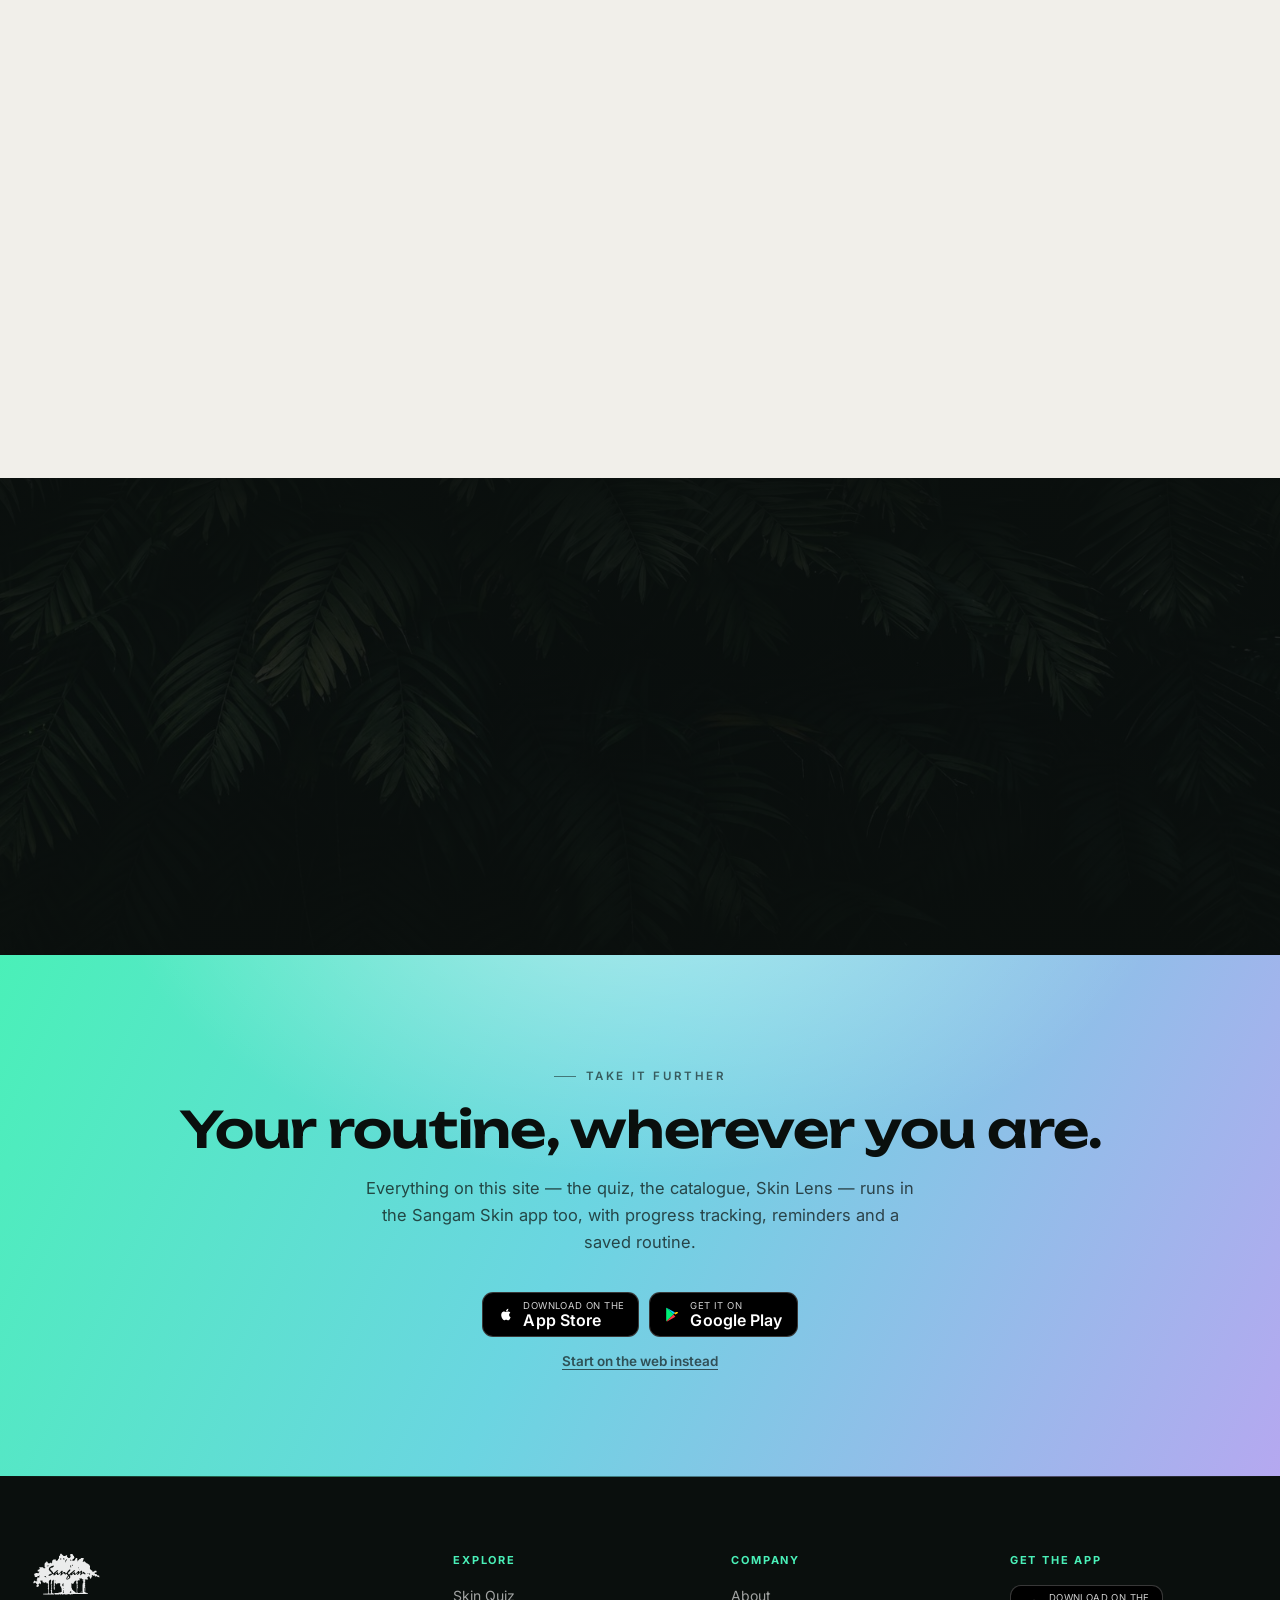
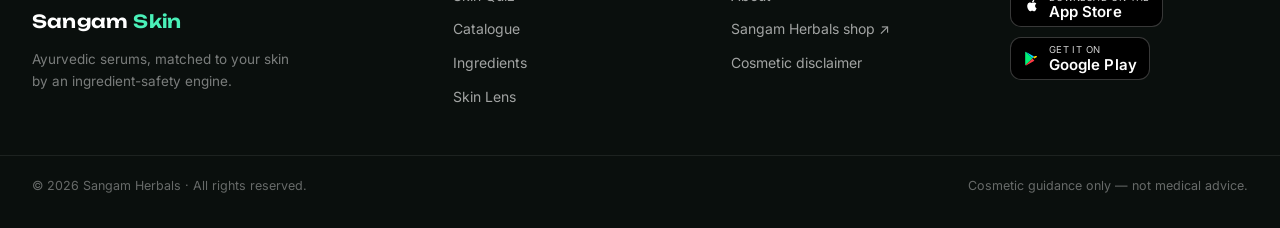
==== commit 395e29a1: "Add SEO + GEO: meta/OG/Twitter, JSON-LD, robots, sitemap, llms.txt SEO: canonical + Open Graph + Twi" ====
--- a/index.html
+++ b/index.html
@@ -5,6 +5,66 @@
 <meta name="viewport" content="width=device-width, initial-scale=1.0" />
 <title>Sangam Skin — Ayurvedic Serums, Matched to Your Skin</title>
 <meta name="description" content="118 clinically-formulated Ayurvedic serums. Take the two-minute skin quiz for a personalised AM/PM routine, built with an ingredient-safety engine." />
+<meta name="theme-color" content="#0a0f0d" />
+<link rel="canonical" href="https://skin.sangamherbals.com/" />
+<meta name="robots" content="index, follow, max-image-preview:large" />
+
+<!-- Open Graph / social -->
+<meta property="og:type" content="website" />
+<meta property="og:site_name" content="Sangam Skin" />
+<meta property="og:title" content="Sangam Skin — Ayurvedic Serums, Matched to Your Skin" />
+<meta property="og:description" content="Scan your skin with AI, get a skin score across seven signals, and a personalised Ayurvedic routine from 118 serums — kept safe by an ingredient-conflict engine." />
+<meta property="og:url" content="https://skin.sangamherbals.com/" />
+<meta property="og:image" content="https://skin.sangamherbals.com/assets/images/photos/hero-serum.jpg" />
+<meta property="og:locale" content="en" />
+<meta property="og:locale:alternate" content="ru" />
+<meta name="twitter:card" content="summary_large_image" />
+<meta name="twitter:title" content="Sangam Skin — Ayurvedic Serums, Matched to Your Skin" />
+<meta name="twitter:description" content="Scan your skin with AI, get a skin score and a personalised Ayurvedic routine from 118 serums." />
+<meta name="twitter:image" content="https://skin.sangamherbals.com/assets/images/photos/hero-serum.jpg" />
+
+<!-- Structured data (SEO + generative engines) -->
+<script type="application/ld+json">
+{
+  "@context": "https://schema.org",
+  "@graph": [
+    {
+      "@type": "Organization",
+      "@id": "https://sangamherbals.com/#organization",
+      "name": "Sangam Herbals",
+      "url": "https://sangamherbals.com",
+      "logo": "https://skin.sangamherbals.com/assets/images/sangam-logo@2x.png",
+      "founder": { "@type": "Person", "name": "Dr. Praveen Rathi" },
+      "sameAs": [
+        "https://apps.apple.com/app/id6791218190",
+        "https://play.google.com/store/apps/details?id=com.sangamherbals.skin"
+      ]
+    },
+    {
+      "@type": "WebSite",
+      "@id": "https://skin.sangamherbals.com/#website",
+      "name": "Sangam Skin",
+      "url": "https://skin.sangamherbals.com",
+      "inLanguage": ["en", "ru"],
+      "publisher": { "@id": "https://sangamherbals.com/#organization" }
+    },
+    {
+      "@type": "MobileApplication",
+      "name": "Sangam Skin",
+      "operatingSystem": "iOS, Android",
+      "applicationCategory": "LifestyleApplication",
+      "description": "Scan your skin with AI for a cosmetic skin score across seven signals, then get a personalised Ayurvedic serum routine built with an ingredient-safety engine. Cosmetic guidance only, not medical advice.",
+      "url": "https://skin.sangamherbals.com",
+      "offers": { "@type": "Offer", "price": "0", "priceCurrency": "USD" },
+      "downloadUrl": [
+        "https://apps.apple.com/app/id6791218190",
+        "https://play.google.com/store/apps/details?id=com.sangamherbals.skin"
+      ],
+      "publisher": { "@id": "https://sangamherbals.com/#organization" }
+    }
+  ]
+}
+</script>
 <link rel="icon" href="/assets/images/favicon.png" />
 <link rel="preconnect" href="https://fonts.googleapis.com">
 <link rel="preconnect" href="https://fonts.gstatic.com" crossorigin>
--- a/assets/css/site.css
+++ b/assets/css/site.css
@@ -131,7 +131,7 @@
   transform: translateY(-2px); border-color: rgba(255, 255, 255, 0.4);
   box-shadow: 0 10px 26px rgba(0, 0, 0, 0.34);
 }
-.store-badge__glyph { width: 22px; height: 22px; flex: 0 0 auto; }
+.store-badge__glyph { width: 17px; height: 17px; flex: 0 0 auto; }
 .store-badge__text { display: flex; flex-direction: column; gap: 2px; text-align: left; }
 .store-badge__text small { font-size: 9.5px; letter-spacing: 0.4px; opacity: 0.82; text-transform: uppercase; white-space: nowrap; }
 .store-badge__text strong { font-size: 16px; font-weight: 600; letter-spacing: 0.1px; white-space: nowrap; }
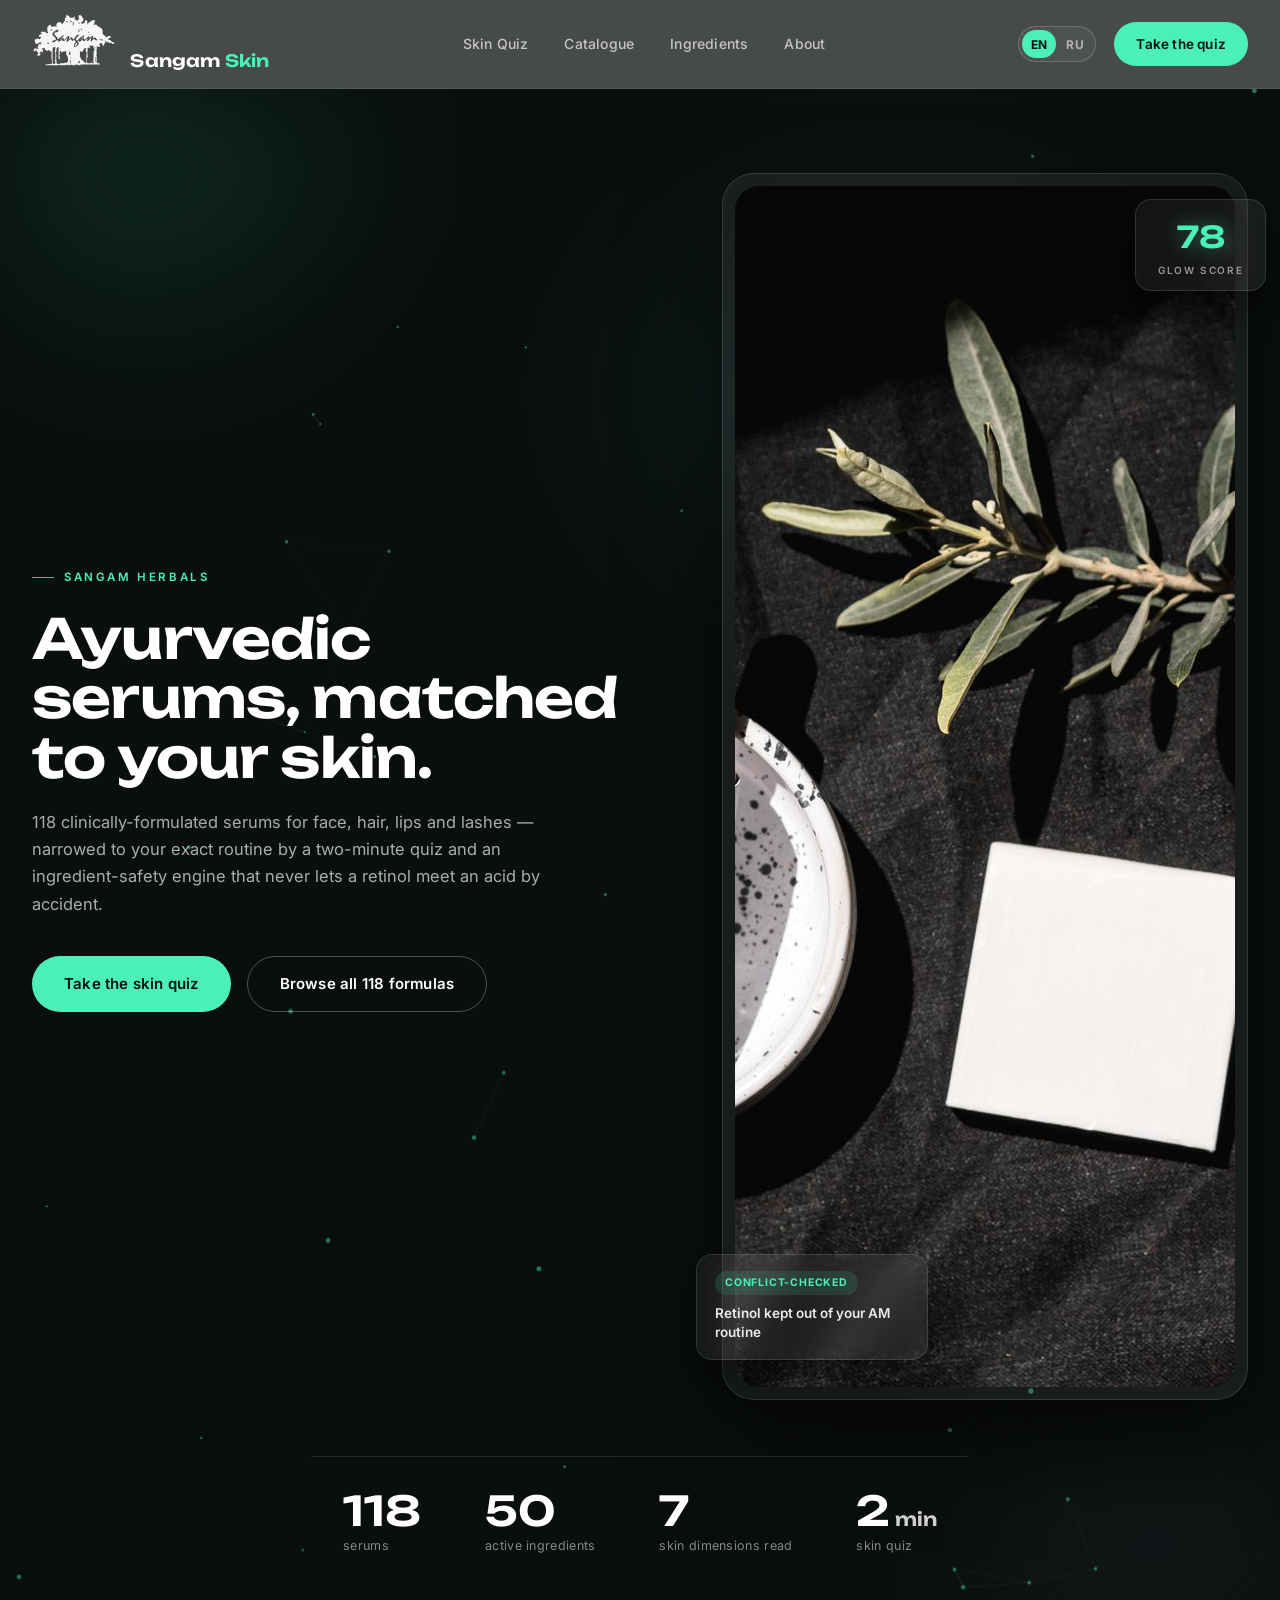
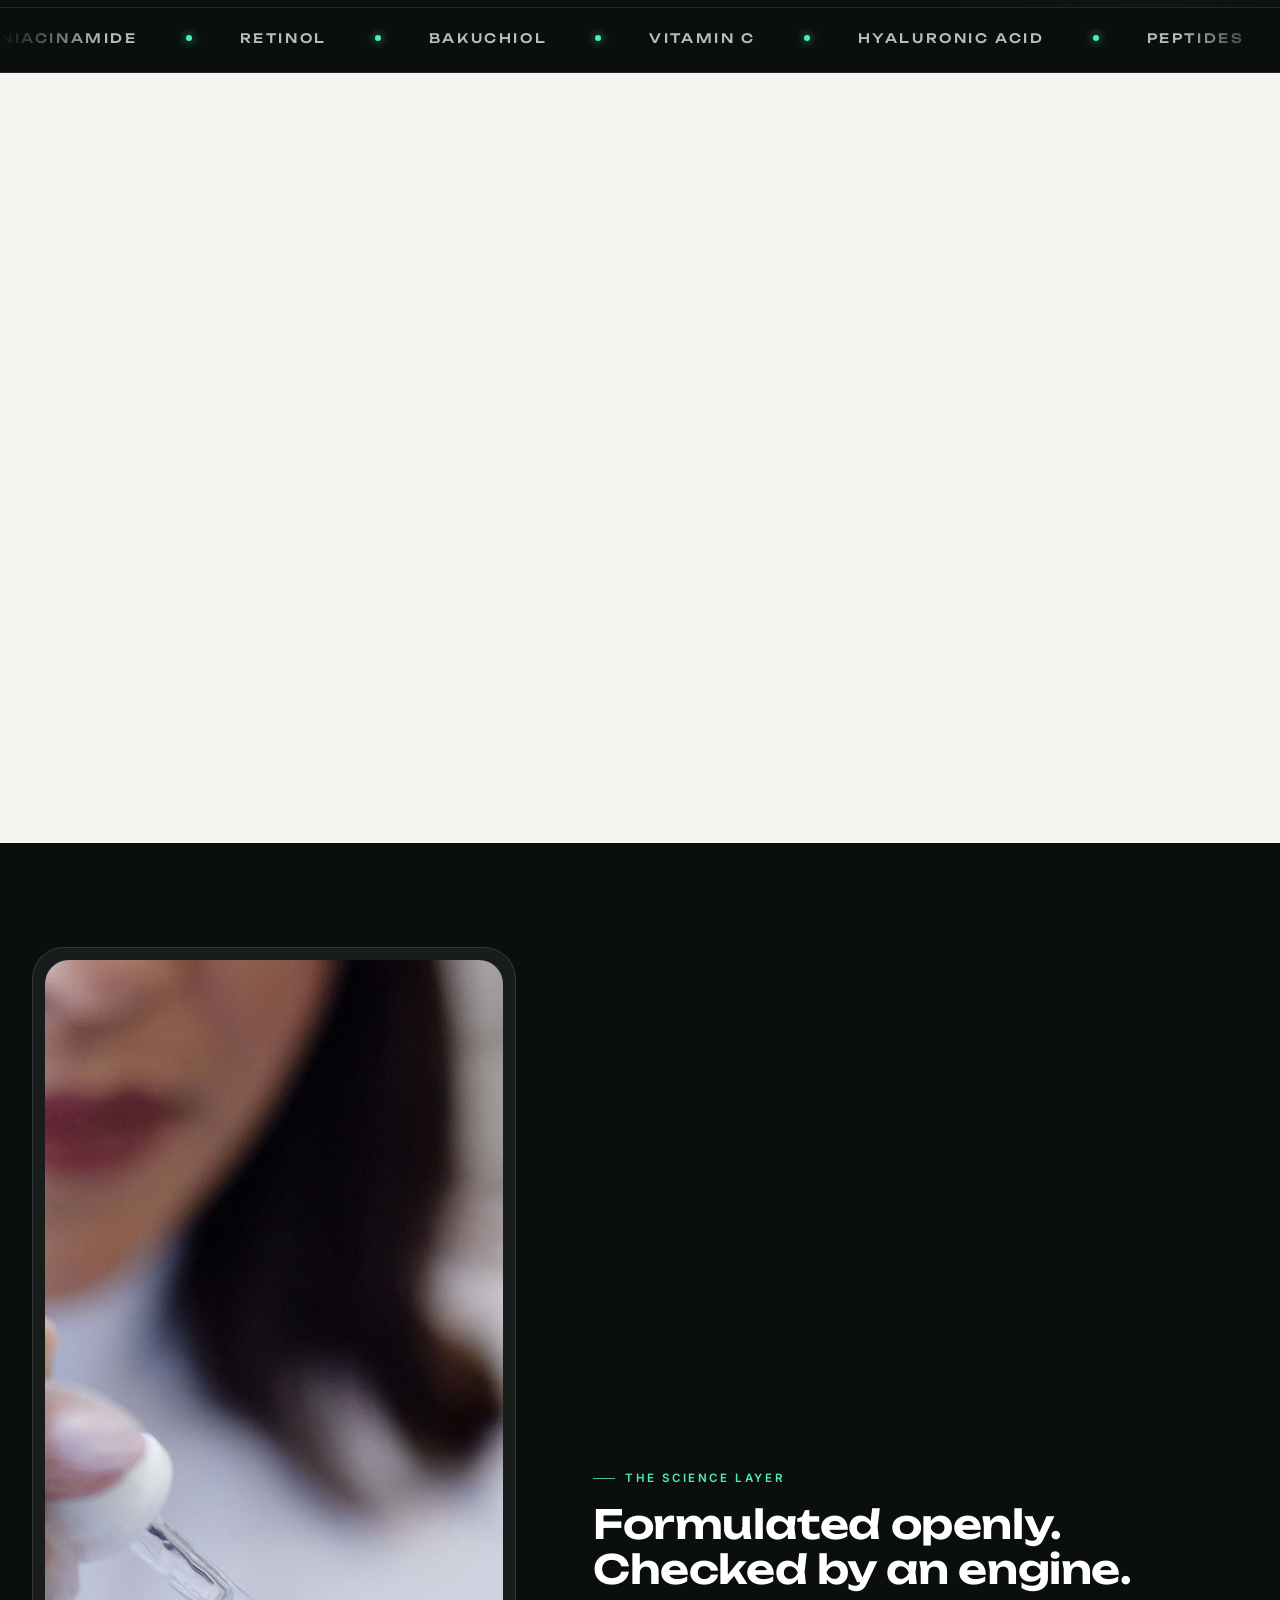
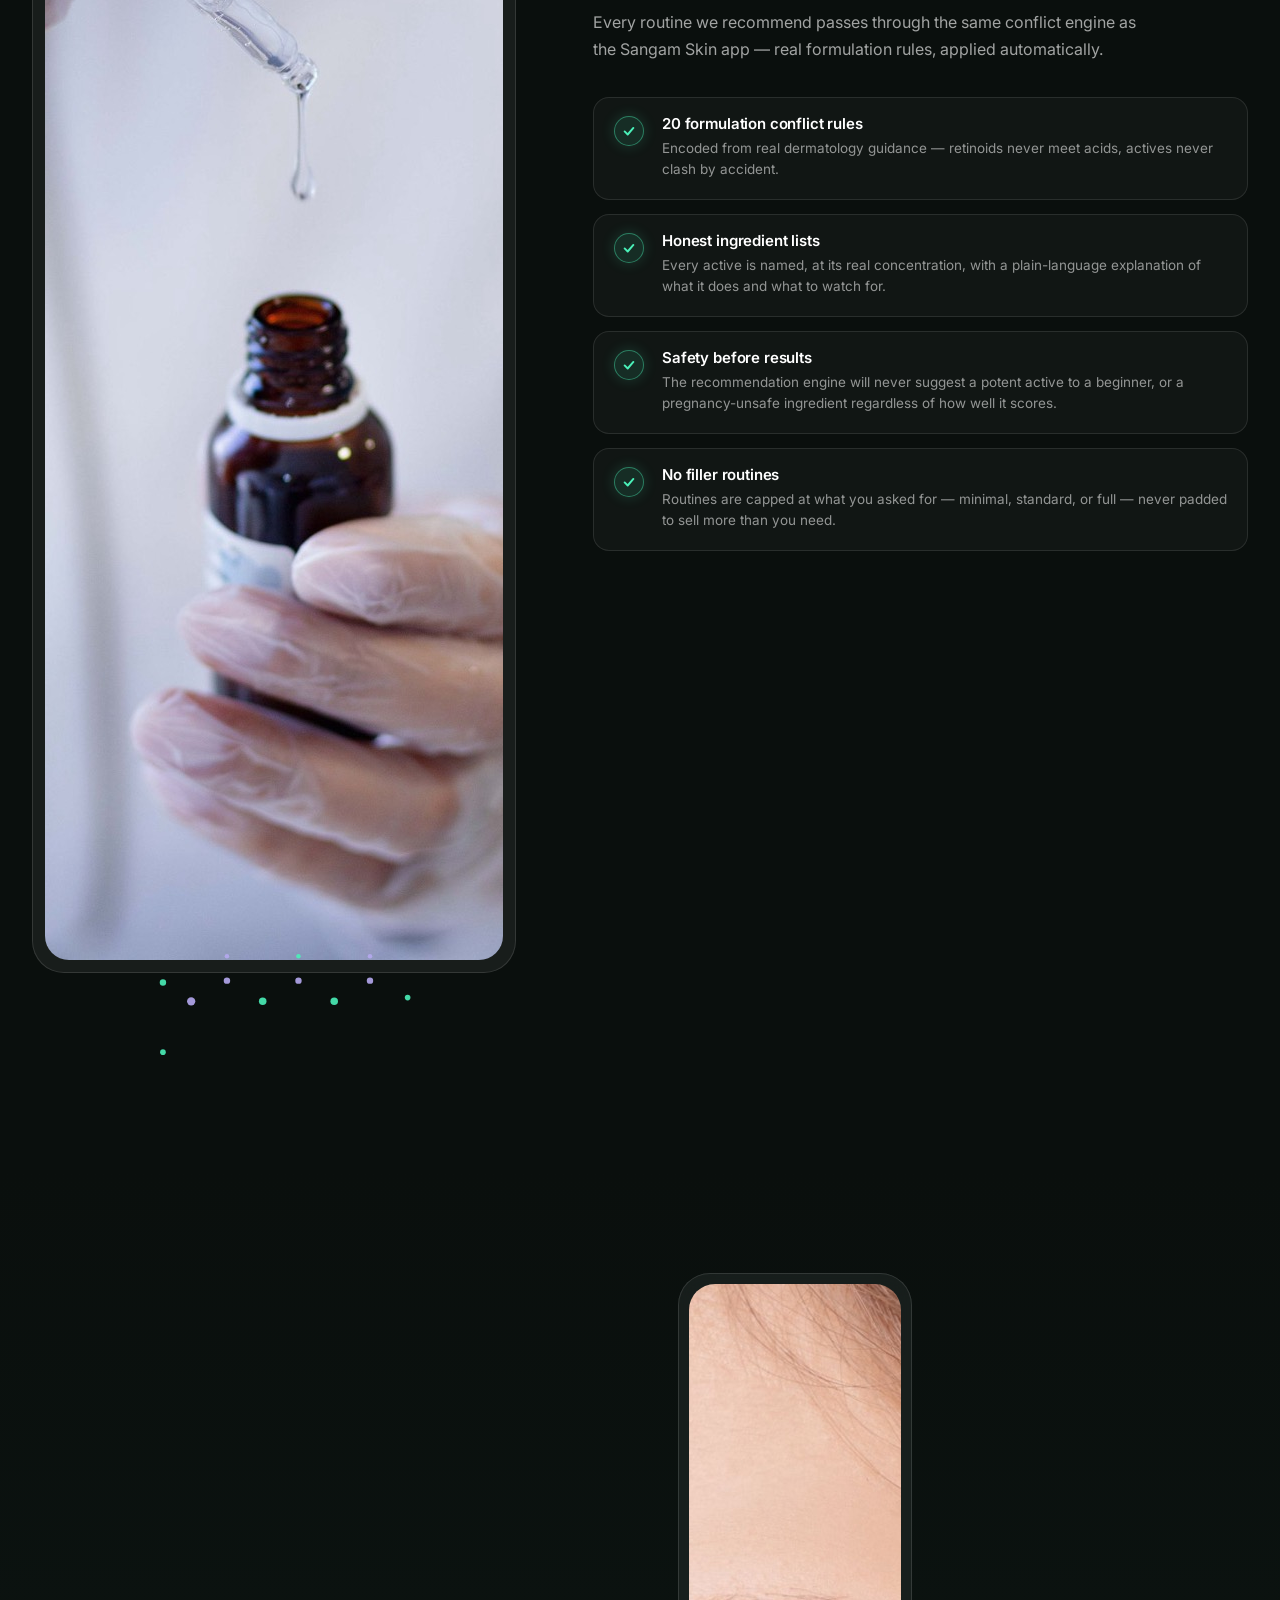
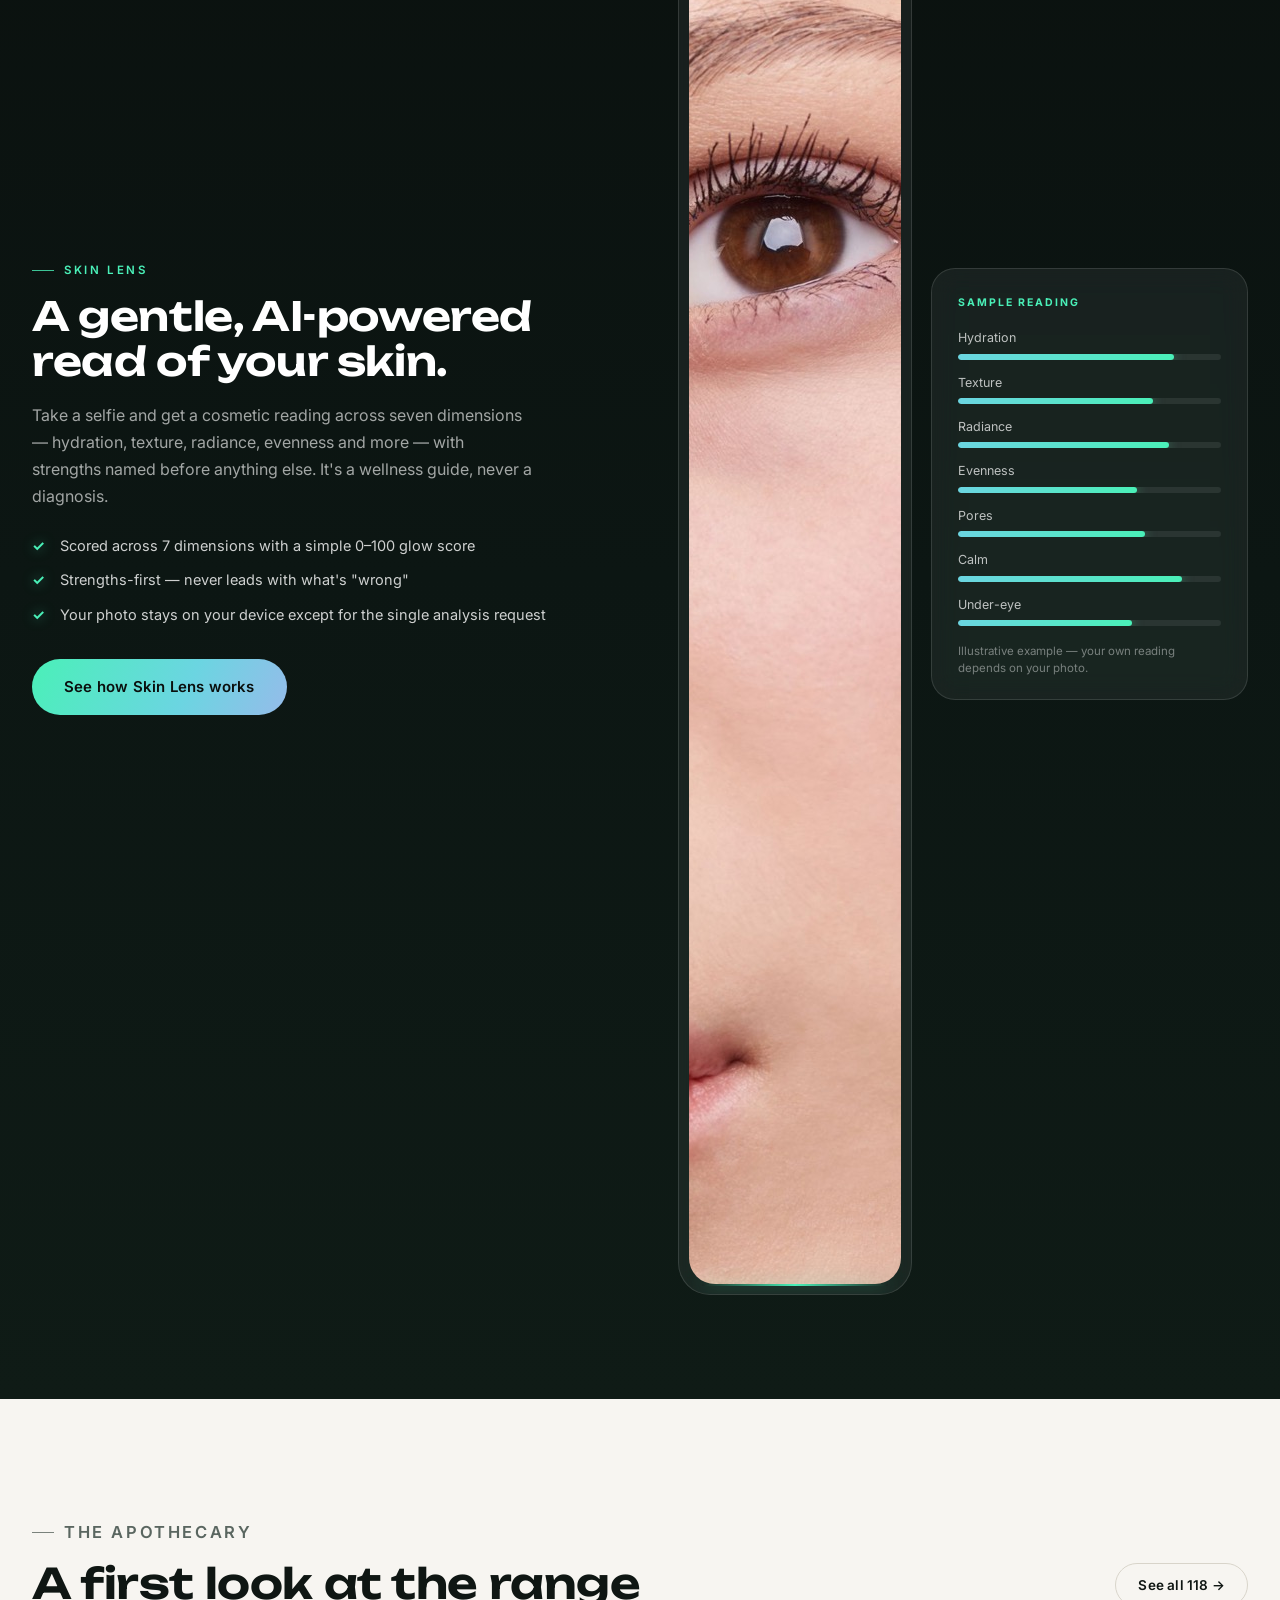
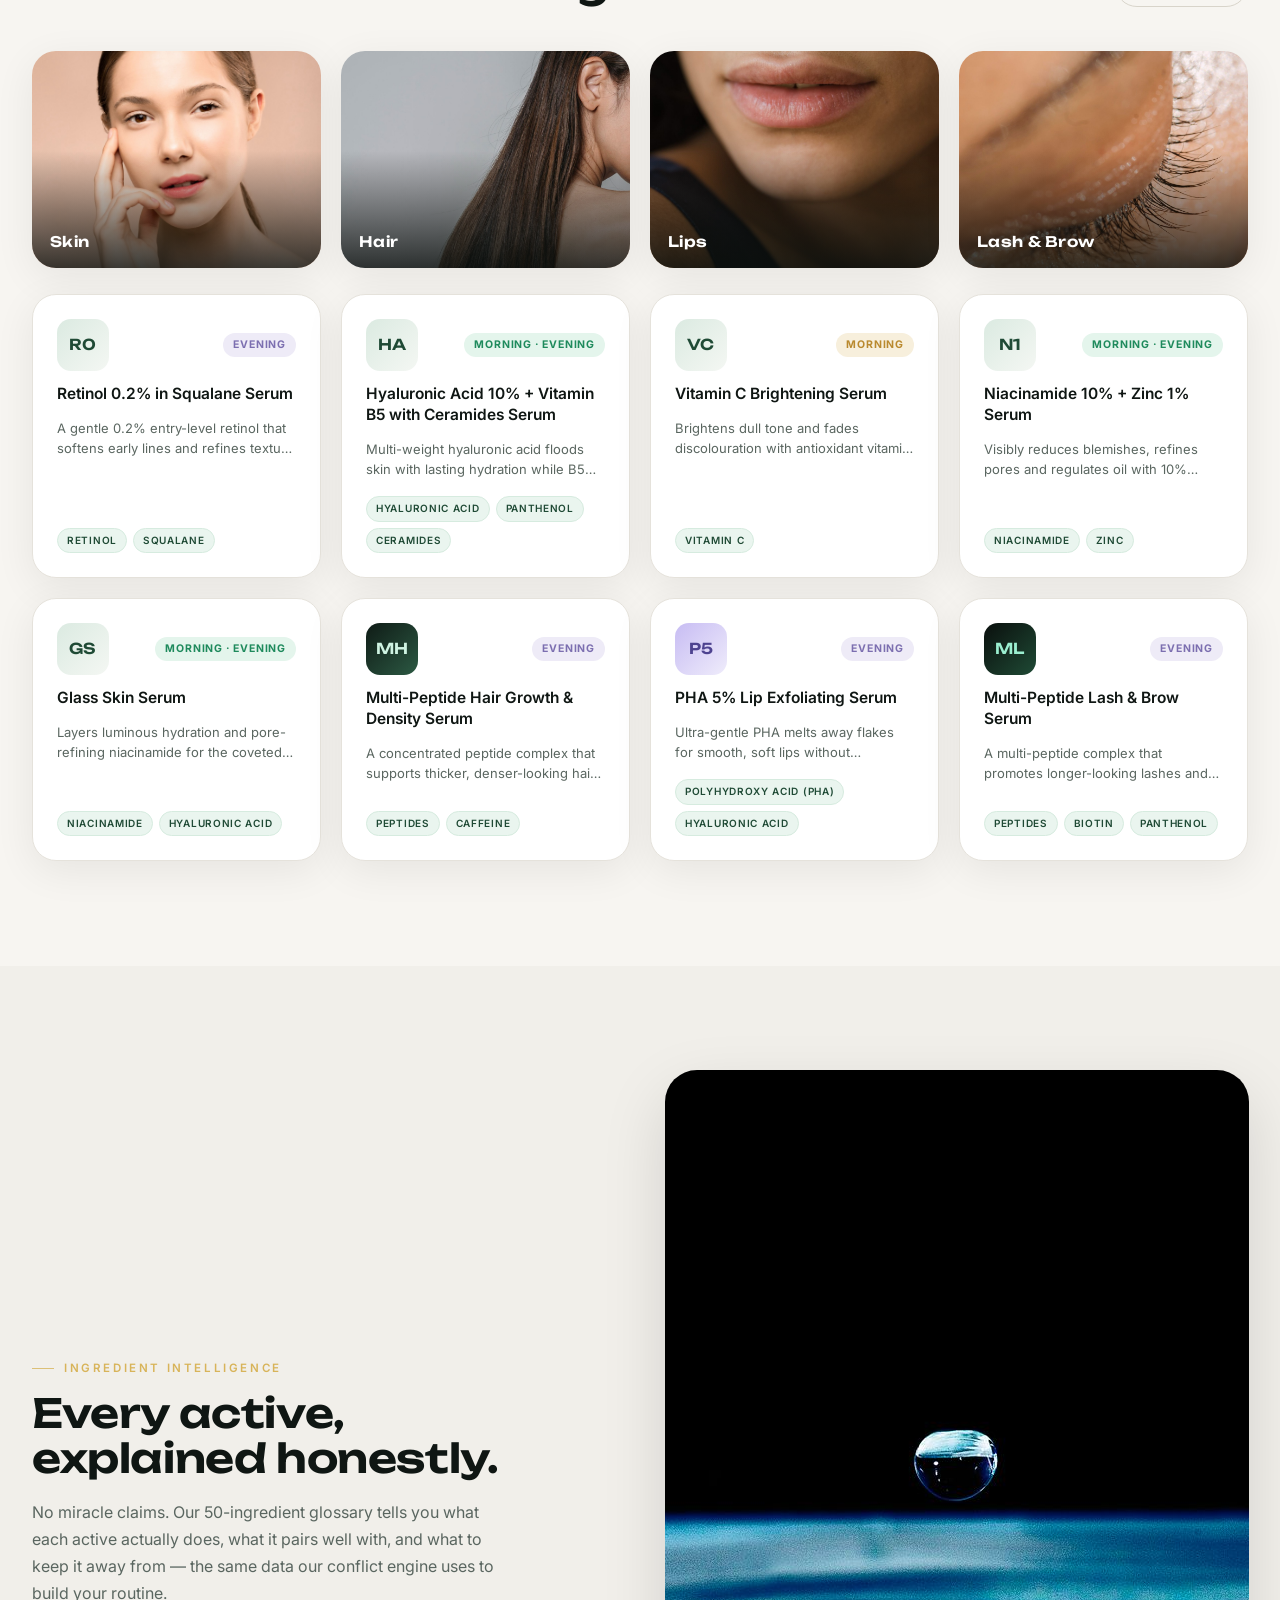
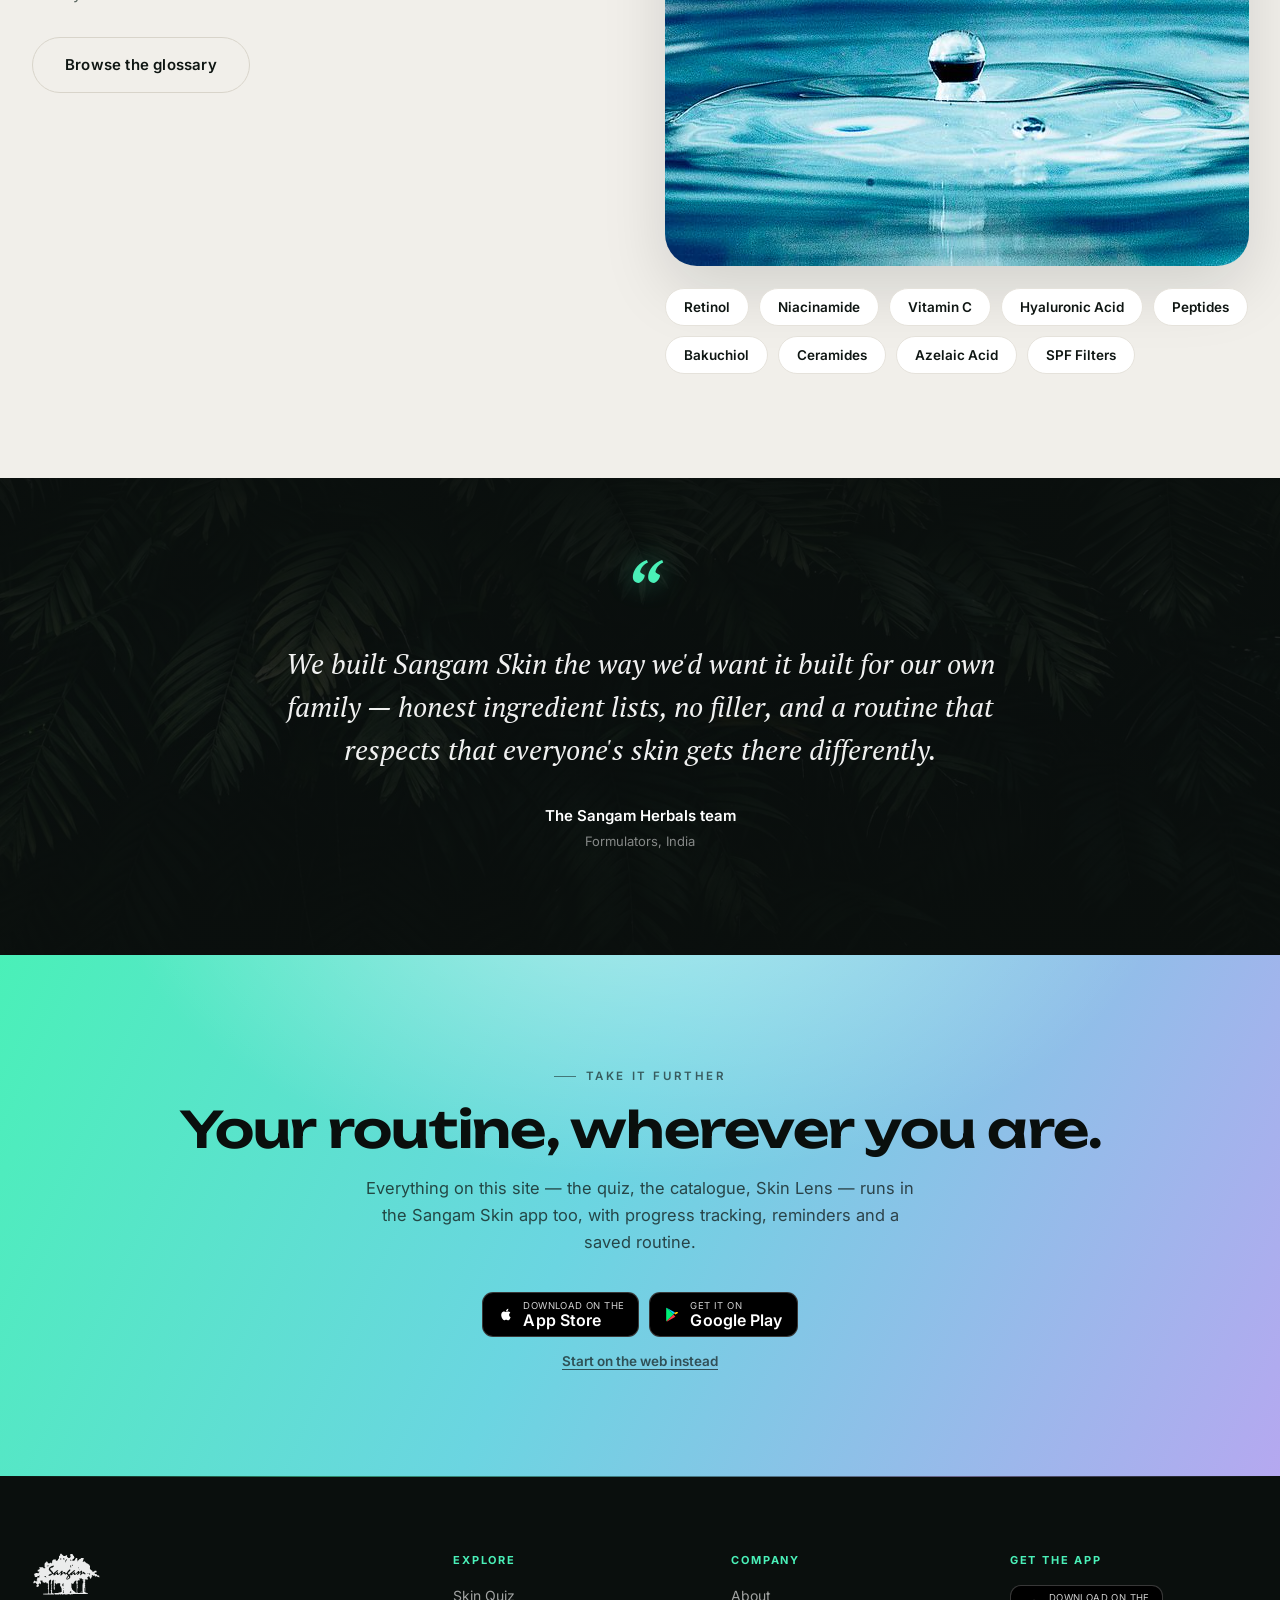
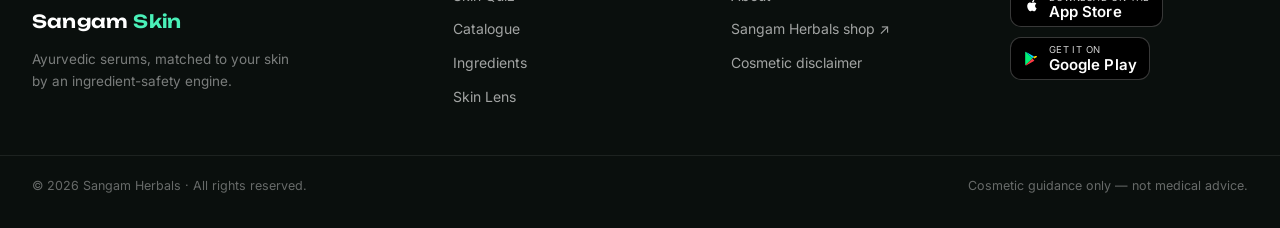
==== commit 371da3a4: "Add branded OG share image and real hreflang (en/ru + x-default) - 1200x630 branded PNG replaces the" ====
--- a/index.html
+++ b/index.html
@@ -7,6 +7,9 @@
 <meta name="description" content="118 clinically-formulated Ayurvedic serums. Take the two-minute skin quiz for a personalised AM/PM routine, built with an ingredient-safety engine." />
 <meta name="theme-color" content="#0a0f0d" />
 <link rel="canonical" href="https://skin.sangamherbals.com/" />
+<link rel="alternate" hreflang="en" href="https://skin.sangamherbals.com/" />
+<link rel="alternate" hreflang="ru" href="https://skin.sangamherbals.com/?lang=ru" />
+<link rel="alternate" hreflang="x-default" href="https://skin.sangamherbals.com/" />
 <meta name="robots" content="index, follow, max-image-preview:large" />
 
 <!-- Open Graph / social -->
@@ -15,13 +18,15 @@
 <meta property="og:title" content="Sangam Skin — Ayurvedic Serums, Matched to Your Skin" />
 <meta property="og:description" content="Scan your skin with AI, get a skin score across seven signals, and a personalised Ayurvedic routine from 118 serums — kept safe by an ingredient-conflict engine." />
 <meta property="og:url" content="https://skin.sangamherbals.com/" />
-<meta property="og:image" content="https://skin.sangamherbals.com/assets/images/photos/hero-serum.jpg" />
+<meta property="og:image" content="https://skin.sangamherbals.com/assets/images/og-image.png" />
+<meta property="og:image:width" content="1200" />
+<meta property="og:image:height" content="630" />
 <meta property="og:locale" content="en" />
 <meta property="og:locale:alternate" content="ru" />
 <meta name="twitter:card" content="summary_large_image" />
 <meta name="twitter:title" content="Sangam Skin — Ayurvedic Serums, Matched to Your Skin" />
 <meta name="twitter:description" content="Scan your skin with AI, get a skin score and a personalised Ayurvedic routine from 118 serums." />
-<meta name="twitter:image" content="https://skin.sangamherbals.com/assets/images/photos/hero-serum.jpg" />
+<meta name="twitter:image" content="https://skin.sangamherbals.com/assets/images/og-image.png" />
 
 <!-- Structured data (SEO + generative engines) -->
 <script type="application/ld+json">
